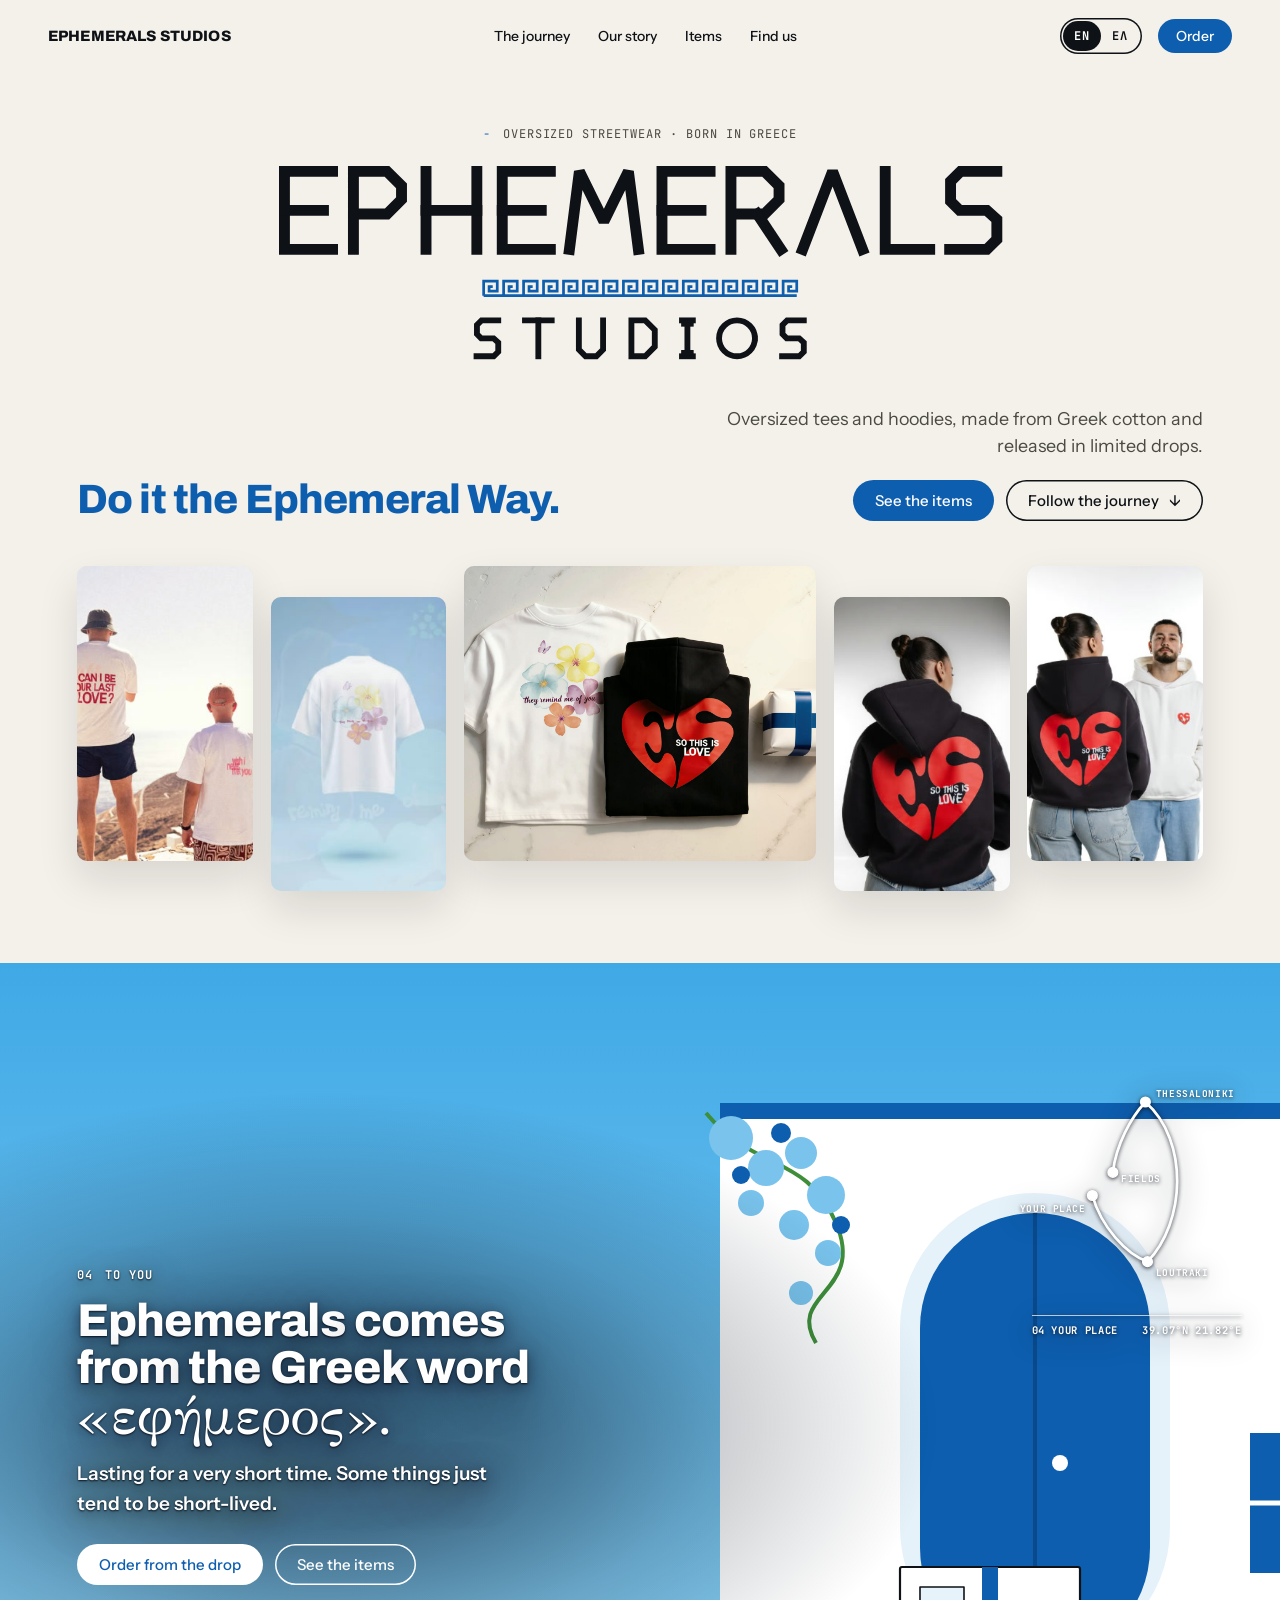
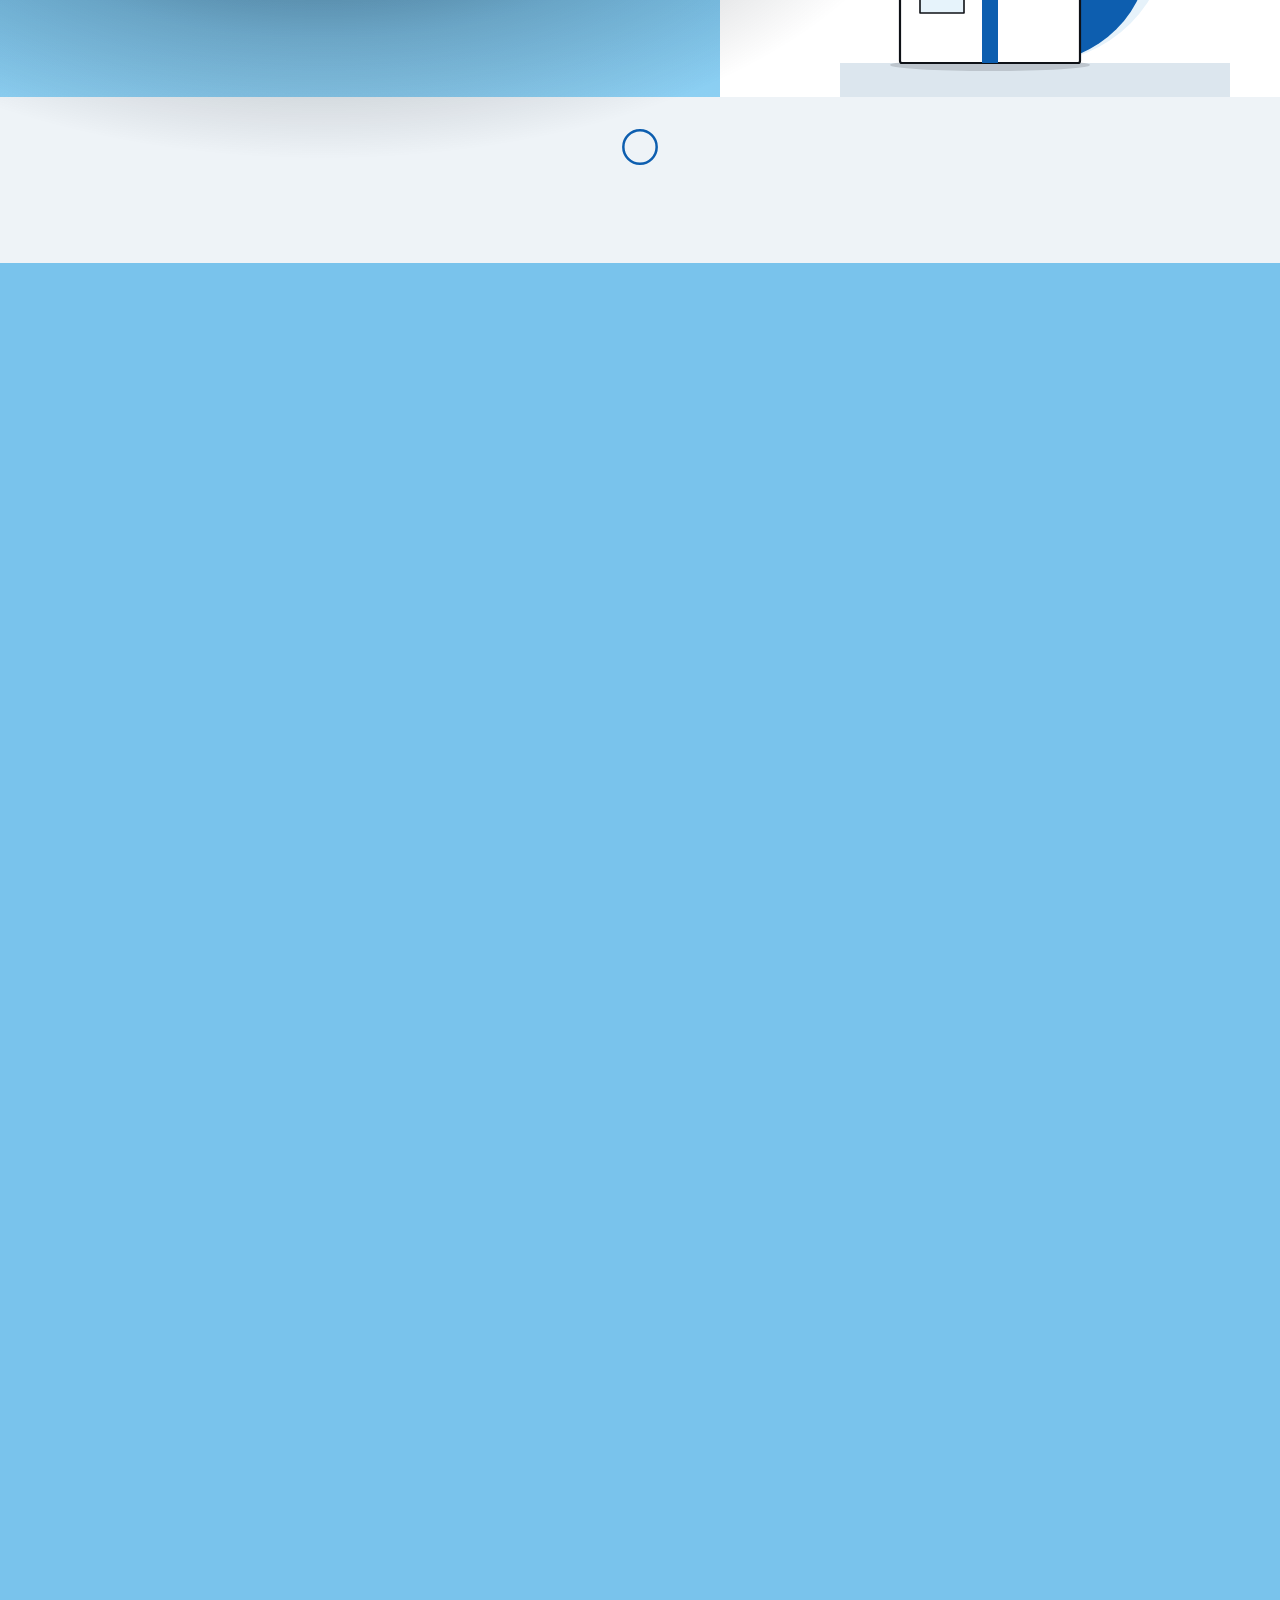
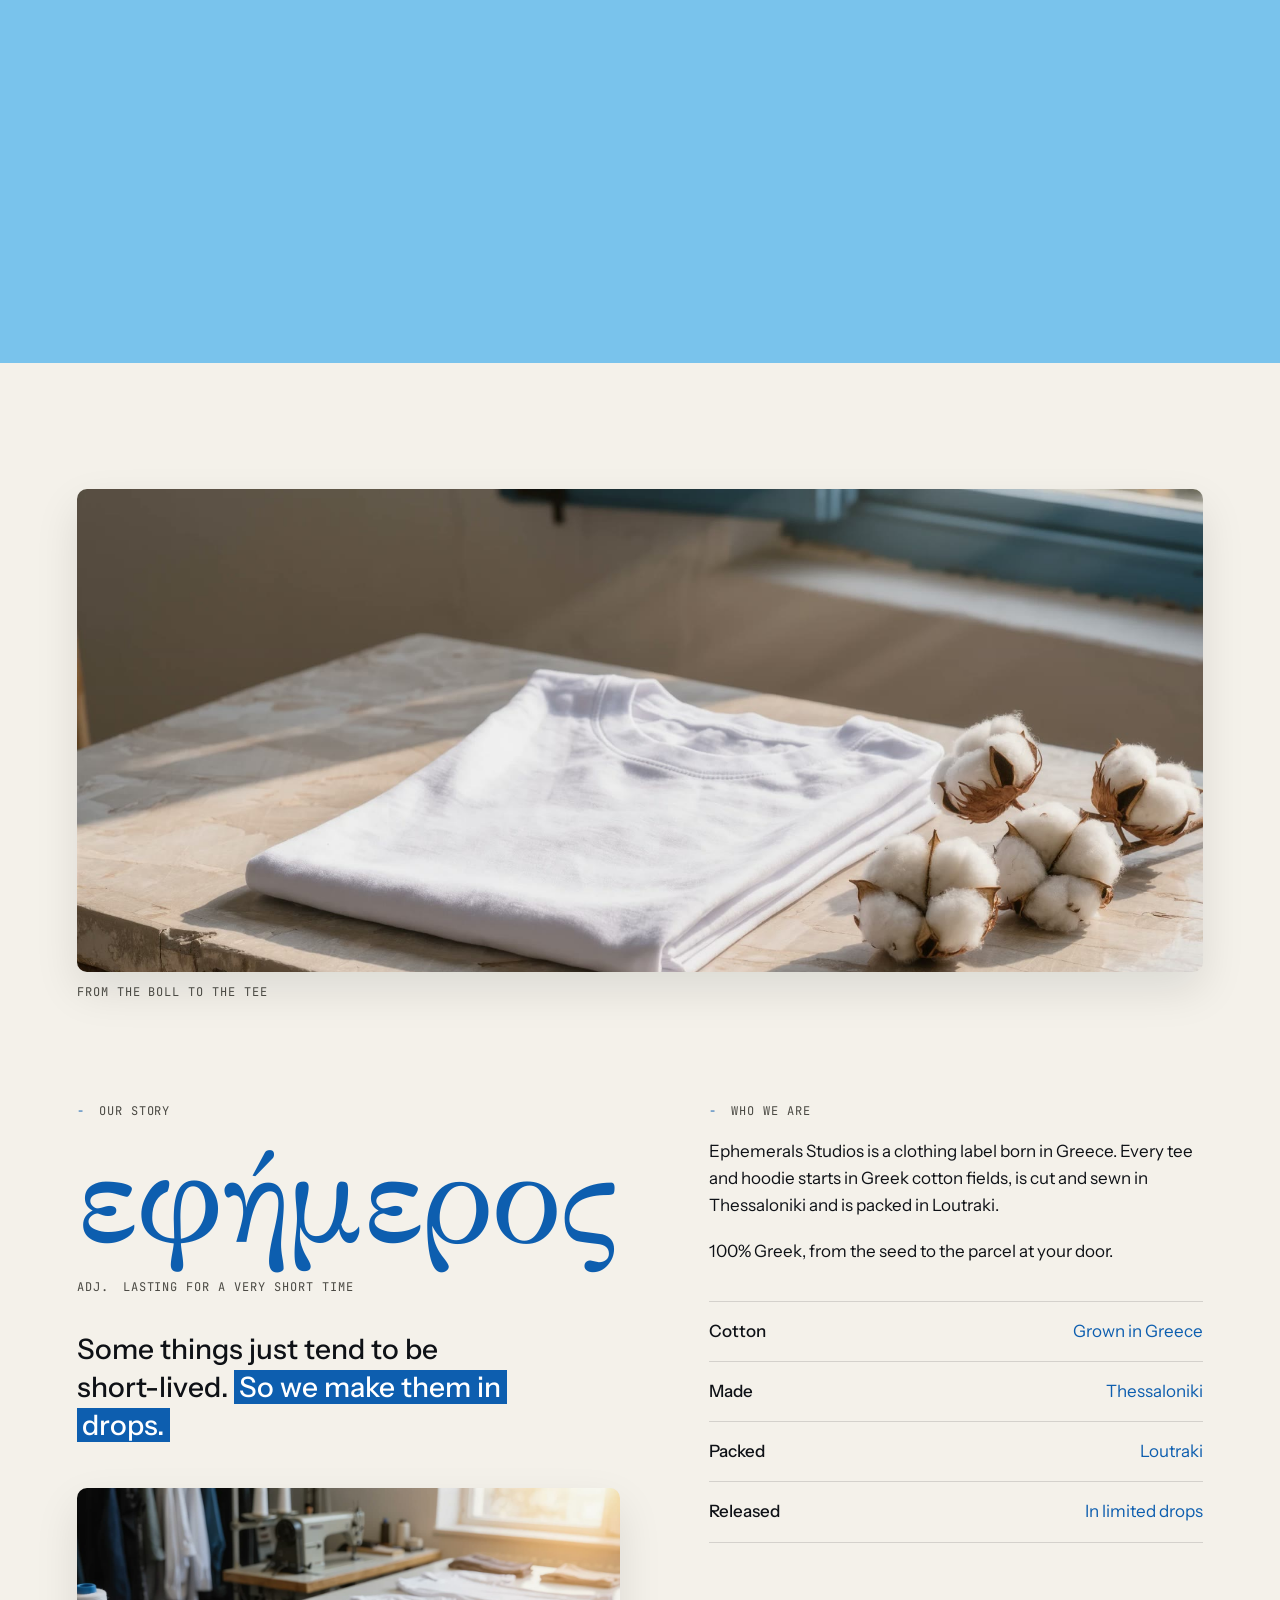
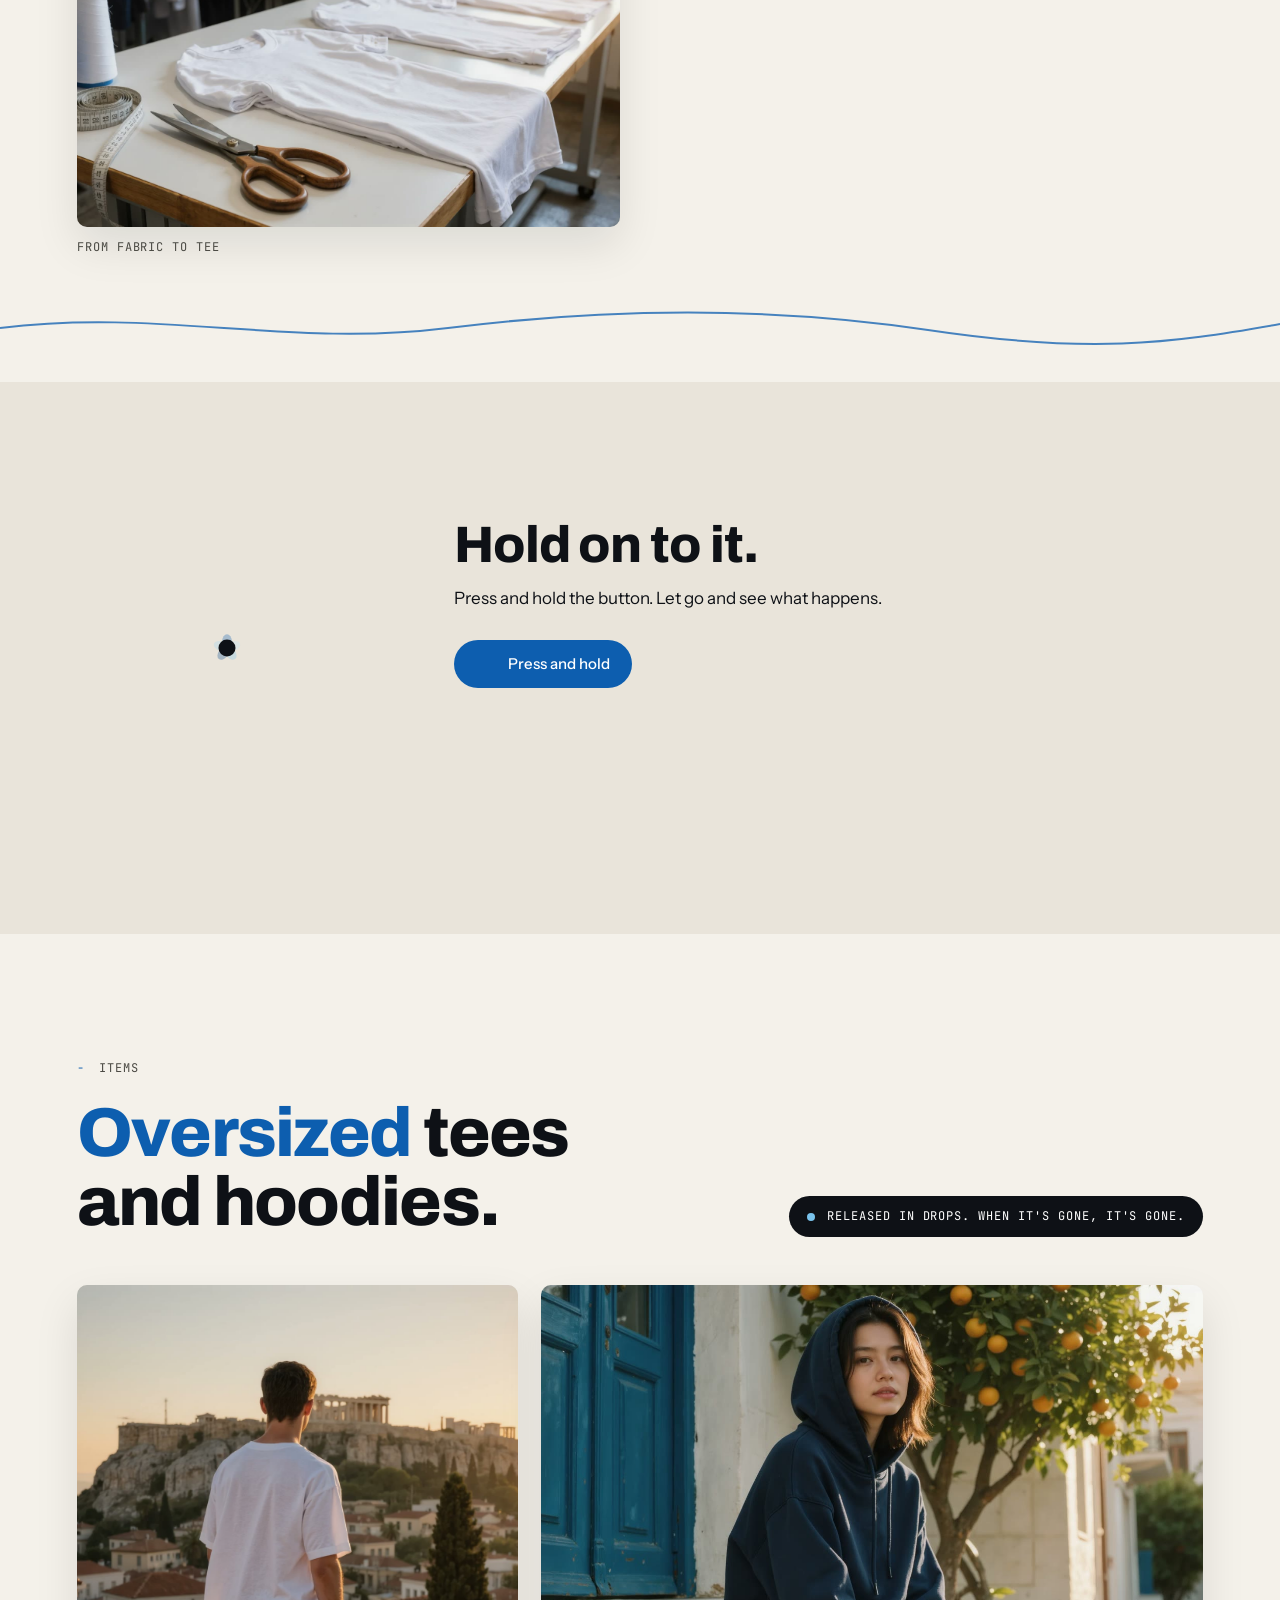
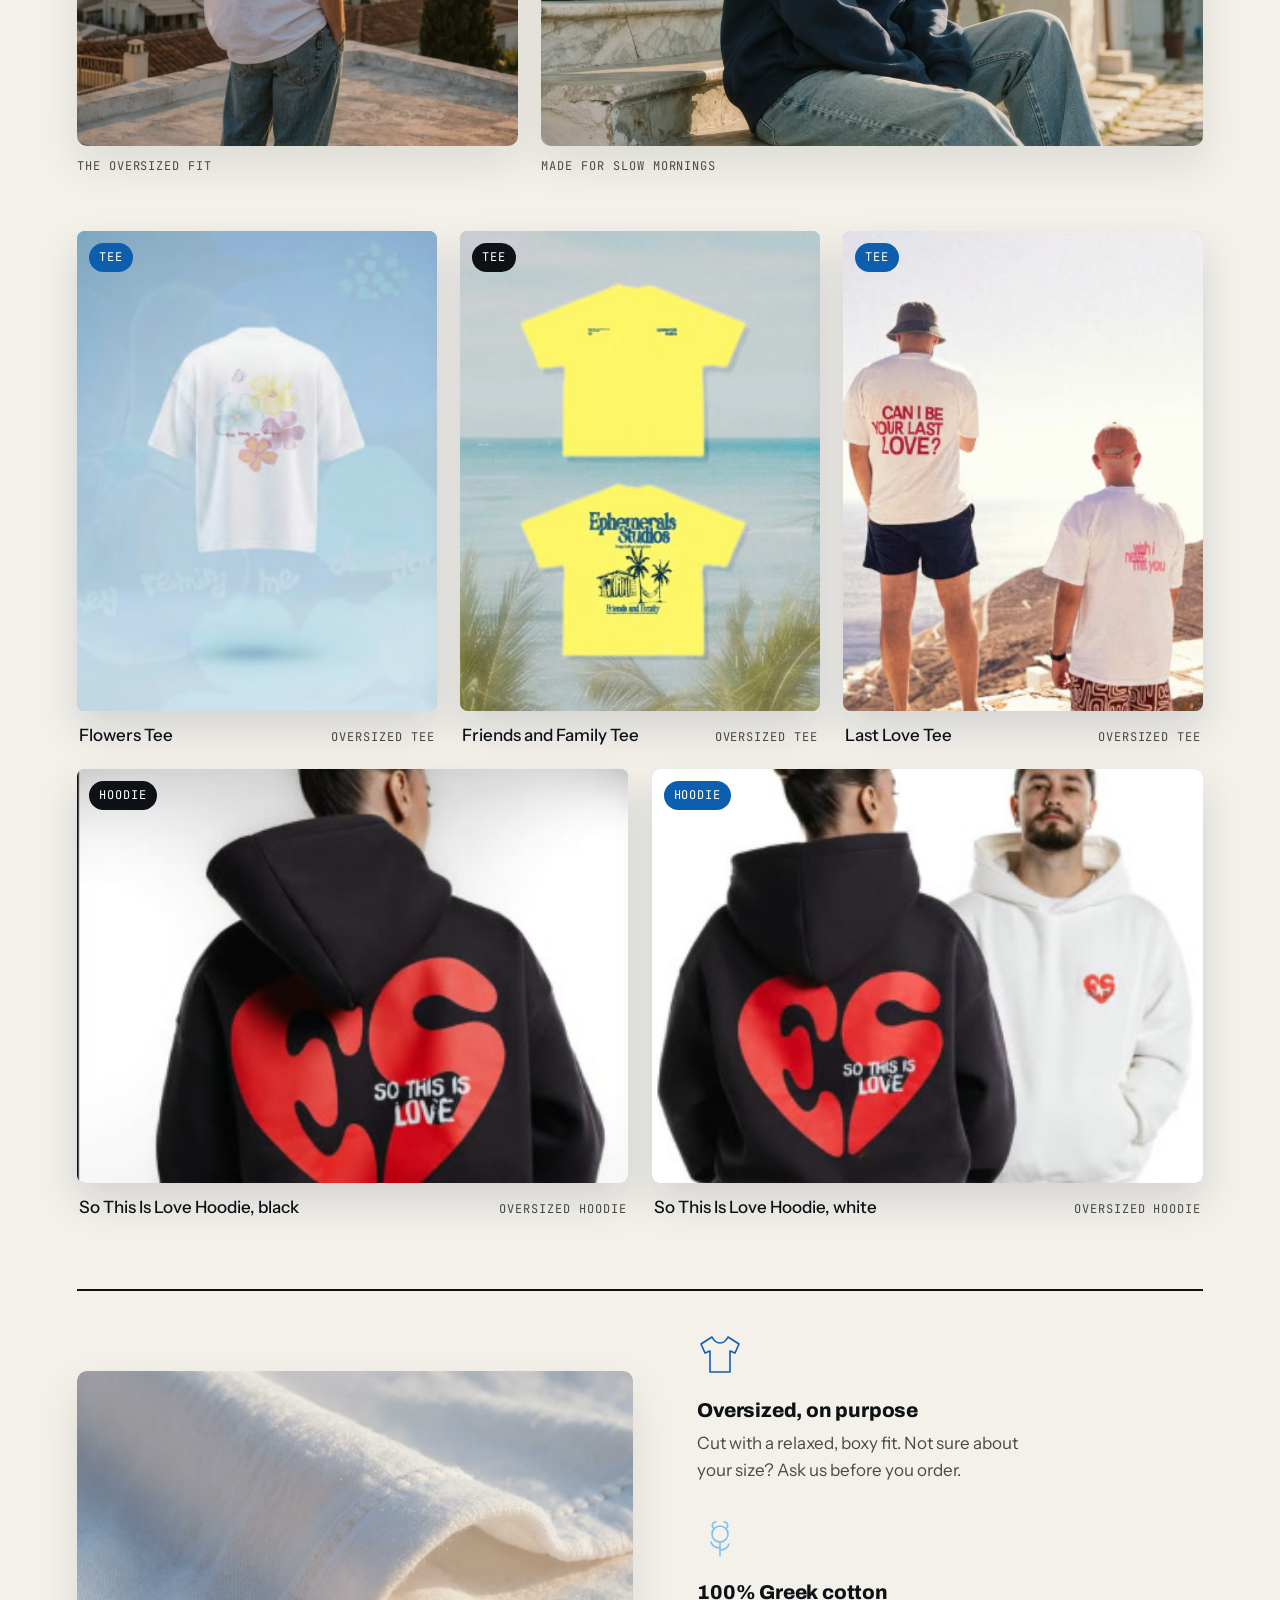
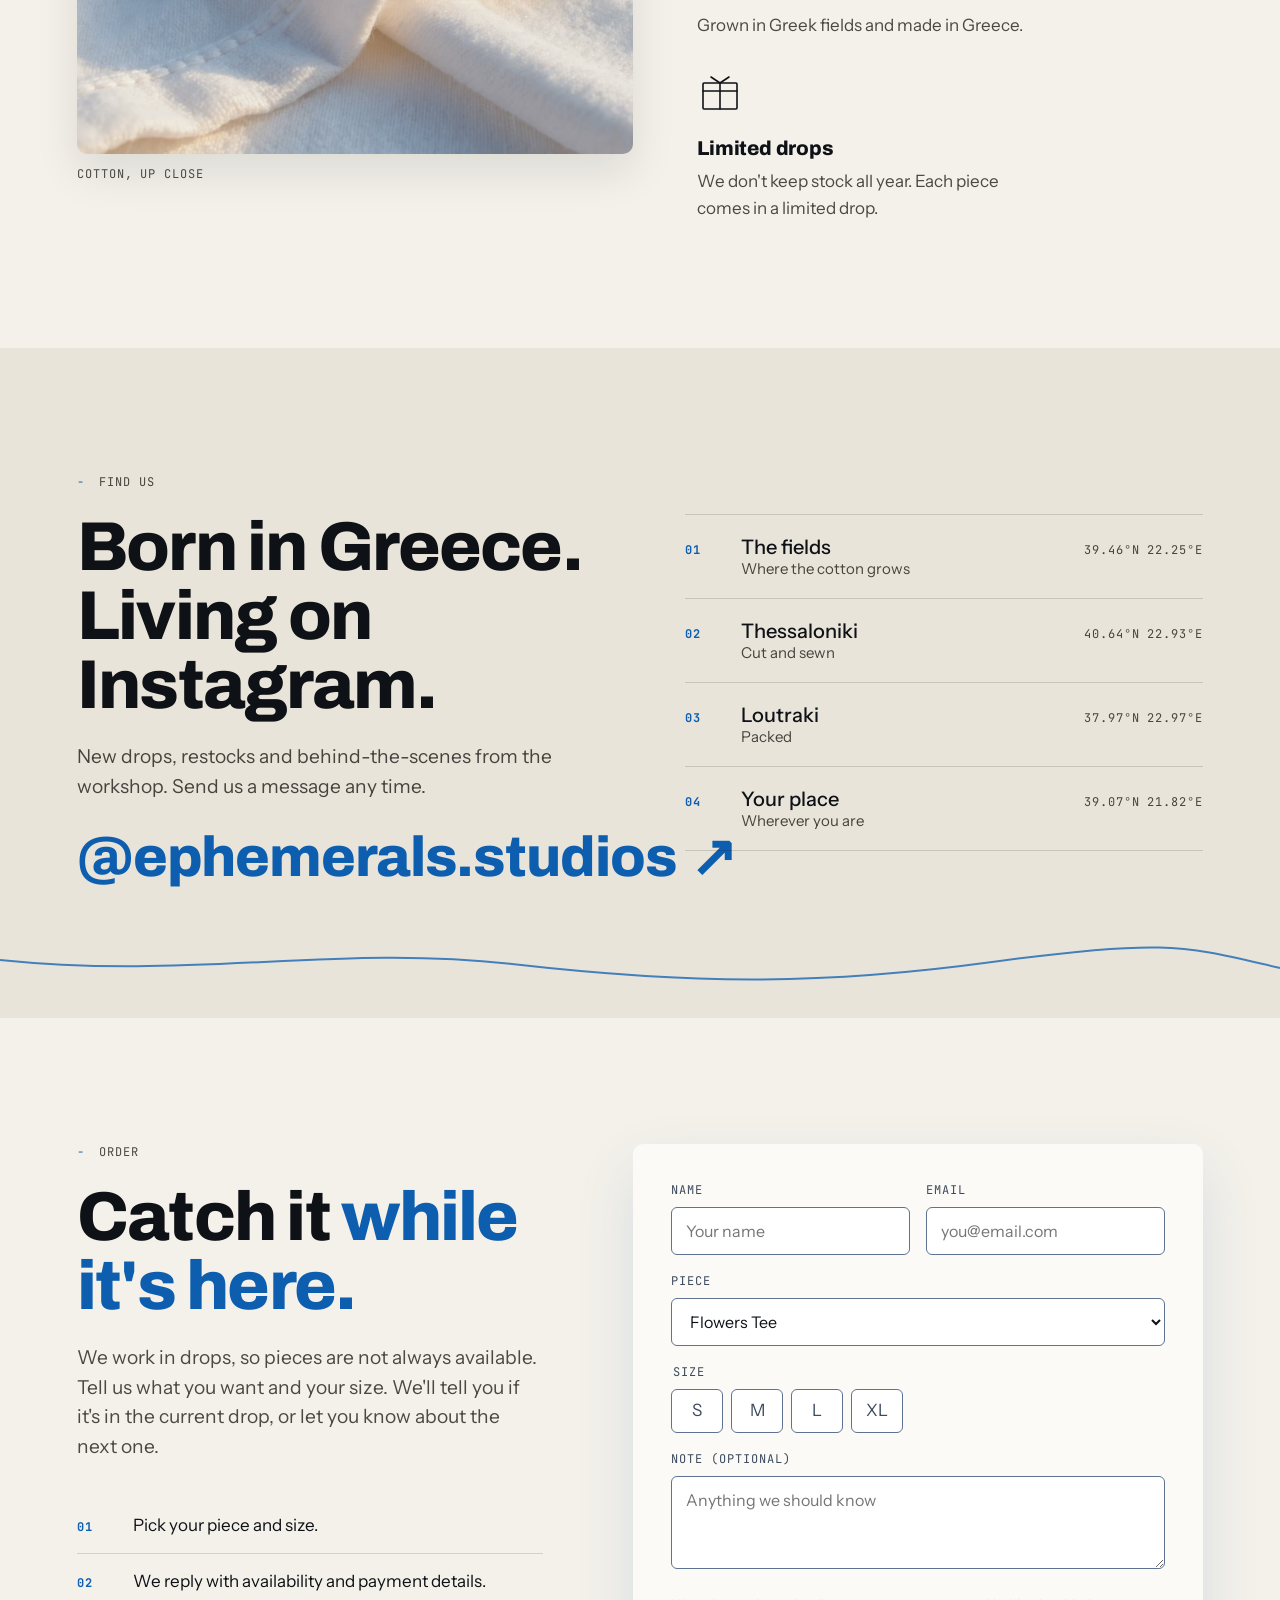
==== index.html @ 45cbfecd "Ephemerals Studios site: test version (not indexed)" ====
<!doctype html>
<html lang="en">
<head>
<meta charset="utf-8">
<meta name="viewport" content="width=device-width, initial-scale=1">
<!-- TEST LINK: keeps search engines away while the site is shared privately. REMOVE at the real launch (and delete robots.txt). -->
<meta name="robots" content="noindex, nofollow">
<title>Ephemerals Studios · Born in Greece</title>
<meta name="description" content="Oversized tees and hoodies, 100% Greek. Cotton from Greek fields, made in Thessaloniki, packed in Loutraki. Released in drops.">
<meta name="theme-color" content="#0D5EAF">
<link rel="icon" href="data:image/svg+xml,%3Csvg xmlns='http://www.w3.org/2000/svg' viewBox='0 0 64 64'%3E%3Ccircle cx='32' cy='32' r='31' fill='%230D5EAF'/%3E%3Ctext x='32' y='43' font-family='Arial Black,Arial' font-weight='900' font-size='30' text-anchor='middle' fill='%23FFFFFF'%3EE%3C/text%3E%3C/svg%3E">
<meta property="og:title" content="Ephemerals Studios · Born in Greece">
<meta property="og:description" content="Some things just tend to be short-lived. Oversized tees and hoodies, 100% Greek, released in drops.">
<meta property="og:type" content="website">
<!-- the same page in Greek (DEPLOY STEP: make these absolute with the live URL) -->
<link rel="alternate" hreflang="en" href="index.html">
<link rel="alternate" hreflang="el" href="el/index.html">
<link rel="alternate" hreflang="x-default" href="index.html">
<!-- DEPLOY STEP: replace both values below with absolute live URLs -->
<meta property="og:url" content="https://example.com/">
<meta property="og:image" content="https://example.com/assets/item-so-this-is-love-duo.jpg">
<!-- fonts are hosted on this site (no Google Fonts requests); all SIL Open Font License, see licenses.html -->
<link rel="preload" href="assets/fonts/Archivo-latin.woff2" as="font" type="font/woff2" crossorigin>
<link rel="preload" href="assets/fonts/InstrumentSans-latin.woff2" as="font" type="font/woff2" crossorigin><link rel="stylesheet" href="assets/fonts.css">
<style>
:root{
  /* white, Greek blue, and a little black */
  --white:#FAFCFE;        /* whitewash, a breath of blue so it's never flat #fff */
  --greek:#0D5EAF;        /* Greek flag blue */
  --greek-deep:#0A4A8C;
  --sky:#79C3EC;          /* Aegean sky */
  --sky-pale:#BFE3F7;
  --sky-light:#E6F3FB;
  --ink:#0E1116;          /* the little bit of black */
  --ink-2:#3C4A5C;
  /* roles */
  --canvas:var(--white);
  --accent:var(--greek);
  --accent-hover:var(--greek-deep);
  --accent-muted:rgba(13,94,175,.25);
  --text-primary:var(--ink);
  --text-secondary:var(--ink-2);
  --fg:var(--ink);--muted:var(--ink-2);--line:rgba(14,17,22,.14);--hi:var(--greek);
  --ease-out:cubic-bezier(.22,.8,.24,1);
  --ease-io:cubic-bezier(.65,0,.35,1);
  --f-display:"Archivo","Commissioner","Arial Black",sans-serif;
  --f-body:"Instrument Sans","Commissioner",system-ui,sans-serif;
  --f-mono:"JetBrains Mono",ui-monospace,monospace;
  --f-greek:"GFS Didot",Georgia,serif;
}
*{box-sizing:border-box}
html{overflow-x:hidden;overflow-x:clip;scroll-behavior:smooth}
body{margin:0;overflow-x:hidden;overflow-x:clip;background:var(--canvas);color:var(--text-primary);font:400 17px/1.6 var(--f-body);-webkit-font-smoothing:antialiased;animation:pageIn 1.1s var(--ease-out) both}
@keyframes pageIn{from{opacity:0}to{opacity:1}}
img{max-width:100%;display:block}
a{color:inherit}
.vh{position:absolute!important;width:1px;height:1px;overflow:hidden;clip:rect(0 0 0 0);white-space:nowrap}
.skip{position:fixed;left:16px;top:-60px;z-index:100;background:var(--ink);color:#fff;padding:10px 16px;border-radius:4px;transition:top .3s var(--ease-out)}
.skip:focus{top:16px}
:focus-visible{outline:3px solid var(--greek);outline-offset:3px;box-shadow:0 0 0 6px #fff}
.gr{font-family:var(--f-greek);font-weight:400;letter-spacing:0}
.mono{font:400 12px/1.4 var(--f-mono);letter-spacing:.08em;text-transform:uppercase}

/* color blocks: the whitewash: stone-white sections that carry on from the Athens walls, alternating light and deeper stone */
.on-stone{--fg:var(--ink);--muted:#4A4943;--line:rgba(14,17,22,.14);--hi:var(--greek);background:#F4F1EA;color:var(--fg)}
.on-stone2{--fg:var(--ink);--muted:#45443E;--line:rgba(14,17,22,.15);--hi:var(--greek);background:#E9E4DA;color:var(--fg)}
.on-black{--fg:#fff;--muted:#B9C6D6;--line:rgba(255,255,255,.18);--hi:var(--sky);background:var(--ink);color:var(--fg)}

/* ---------- the environment: one fixed layer behind everything ---------- */
.env{position:fixed;inset:0;z-index:-1;pointer-events:none;overflow:hidden}
.env i{position:absolute;border-radius:50%;filter:blur(80px);opacity:.6;will-change:transform}
.env .sun{width:60vmax;height:60vmax;left:45%;top:-25%;background:radial-gradient(circle,#FFFFFF 0%,rgba(255,255,255,0) 70%);animation:envA 90s var(--ease-io) infinite alternate;animation-delay:-20s}
.env .sea{width:70vmax;height:70vmax;left:-25%;top:40%;background:radial-gradient(circle,#8FD0F2 0%,rgba(143,208,242,0) 70%);animation:envB 110s var(--ease-io) infinite alternate;animation-delay:-45s}
.env::after{content:"";position:absolute;inset:0;opacity:.06;background-image:url("data:image/svg+xml,%3Csvg xmlns='http://www.w3.org/2000/svg' width='160' height='160'%3E%3Cfilter id='n'%3E%3CfeTurbulence type='fractalNoise' baseFrequency='.9' numOctaves='2' stitchTiles='stitch'/%3E%3C/filter%3E%3Crect width='100%25' height='100%25' filter='url(%23n)'/%3E%3C/svg%3E")}
@keyframes envA{from{transform:translate(0,0)}to{transform:translate(-18vw,14vh)}}
@keyframes envB{from{transform:translate(0,0)}to{transform:translate(20vw,-12vh)}}

/* ---------- nav ---------- */
.nav{position:fixed;top:0;left:0;right:0;z-index:50;display:flex;align-items:center;justify-content:space-between;gap:24px;padding:18px clamp(16px,4vw,48px);color:var(--ink);transition:background .5s var(--ease-out),color .5s var(--ease-out)}
.nav.solid{background:rgba(244,241,234,.94);backdrop-filter:blur(12px);color:var(--ink);box-shadow:0 1px 0 var(--line)}
.wordmark{font:800 15px/1 var(--f-display);letter-spacing:.01em;text-decoration:none;white-space:nowrap}
.nav ul{display:flex;align-items:baseline;gap:28px;list-style:none;margin:0;padding:0}
.nav a.lk{font:500 14px/1 var(--f-body);text-decoration:none;position:relative}
.nav a.lk::after{content:"";position:absolute;left:0;right:0;bottom:-6px;height:2px;background:var(--greek);transform:scaleX(0);transform-origin:left;transition:transform .4s var(--ease-out)}
.nav a.lk:hover::after{transform:scaleX(1)}
.btn{display:inline-flex;align-items:center;justify-content:center;gap:10px;font:500 15px/1 var(--f-body);text-decoration:none;border:0;cursor:pointer;border-radius:999px;padding:13px 22px;transition:background .35s var(--ease-out),color .35s var(--ease-out),transform .35s var(--ease-out),box-shadow .35s var(--ease-out)}
.btn-accent{background:var(--greek);color:#fff}
.btn-accent:hover{background:var(--greek-deep);transform:translateY(-1px);box-shadow:0 10px 26px var(--accent-muted)}
.btn-light{background:#fff;color:var(--greek)}
.btn-light:hover{background:var(--sky-light);transform:translateY(-1px)}
.btn-ghost{background:transparent;color:var(--fg);box-shadow:inset 0 0 0 1.5px currentColor}
.btn-ghost:hover{transform:translateY(-1px)}
.btn-sm{padding:10px 18px;font-size:14px}
.menu-btn{display:none;background:none;border:0;padding:10px;cursor:pointer;color:inherit}
.menu-btn span{display:block;width:22px;height:2px;background:currentColor;margin:5px 0;transition:transform .4s var(--ease-out)}
@media (max-width:860px){
  .nav ul{position:absolute;top:100%;left:16px;right:16px;flex-direction:column;align-items:flex-start;gap:0;background:var(--greek);color:#fff;border-radius:8px;padding:8px 20px;box-shadow:0 12px 40px rgba(11,31,58,.25);opacity:0;transform:translateY(-8px);pointer-events:none;visibility:hidden;transition:opacity .35s var(--ease-out),transform .35s var(--ease-out),visibility 0s linear .35s}
  .nav.open ul{opacity:1;transform:none;pointer-events:auto;visibility:visible;transition:opacity .35s var(--ease-out),transform .35s var(--ease-out),visibility 0s}
  .nav ul li{width:100%}
  .nav ul li + li{border-top:1px solid rgba(255,255,255,.2)}
  .nav a.lk{display:block;padding:14px 0;font-size:16px}
  .menu-btn{display:block}
  .nav .nav-end{margin-left:auto;gap:10px}
  .nav .lang a{min-width:34px;height:28px;padding:0 6px}
  .nav.open .menu-btn span:first-child{transform:translateY(3.5px) rotate(45deg)}
  .nav.open .menu-btn span:last-child{transform:translateY(-3.5px) rotate(-45deg)}
}
.menu-order{display:none}
@media (max-width:420px){
  .nav{padding-left:14px;padding-right:10px;gap:10px}
  .wordmark{font-size:13px}
  .nav .nav-cta{display:none}
  .nav .menu-order{display:list-item}
}

/* ---------- language switch ---------- */
.nav-end{display:flex;align-items:center;gap:16px}
.lang{display:flex;align-items:center;border-radius:999px;box-shadow:inset 0 0 0 1.5px currentColor;padding:3px}
.lang a{display:inline-flex;align-items:center;justify-content:center;min-width:38px;height:30px;padding:0 8px;border-radius:999px;text-decoration:none;font-weight:700;letter-spacing:.06em;transition:background .3s var(--ease-out),color .3s var(--ease-out)}
.lang a[aria-current="page"]{background:var(--ink);color:#fff}
.lang a:not([aria-current]):hover{background:rgba(14,17,22,.08)}

/* ---------- the opener: who we are, before the journey ---------- */
.opener{min-height:100vh;display:flex;flex-direction:column;justify-content:center;gap:clamp(36px,5vh,64px);padding:clamp(104px,14vh,140px) clamp(16px,6vw,96px) clamp(48px,8vh,88px)}
.opener .eyebrow{display:block;text-align:center}
.opener .eyebrow::before{margin-right:12px}
/* the name: "Stoichedon", our own lettering after ancient Greek stone inscriptions. It carves itself in on arrival */
.op-name{margin:0;line-height:0}
.logo{display:block;width:clamp(290px,58vw,860px);max-width:100%;height:auto;margin:0 auto;overflow:visible;fill:none;stroke:var(--ink);stroke-width:12;stroke-linecap:square;stroke-linejoin:miter;stroke-miterlimit:2}
.logo .l2{stroke-width:14}
.logo .key{stroke:var(--greek);stroke-width:3;stroke-linecap:butt}
.logo path,.logo circle{stroke-dasharray:1;stroke-dashoffset:1}
.op-text.in .logo path,.op-text.in .logo circle{animation:carve 1.05s var(--ease-io) forwards;animation-delay:calc(.2s + var(--d,0) * .07s)}
.op-text.in .logo .key{animation-duration:1.4s;animation-delay:.9s}
@keyframes carve{to{stroke-dashoffset:0}}
.op-row{display:grid;grid-template-columns:minmax(0,1fr) minmax(0,1fr);gap:clamp(20px,5vw,80px);align-items:end;margin-top:clamp(22px,3vw,40px)}
.op-tag{font:800 clamp(26px,3.2vw,46px)/1.05 var(--f-display);letter-spacing:-.02em;color:var(--greek);margin:0}
.op-side{justify-self:end;text-align:right}
.op-lede{font-size:clamp(17px,1.4vw,20px);line-height:1.55;color:var(--muted);margin:0 0 20px auto;max-width:40ch}
.op-cta{display:flex;flex-wrap:wrap;gap:12px;justify-content:flex-end}
.op-collage{display:grid;grid-template-columns:1fr 1fr 2fr 1fr 1fr;gap:clamp(10px,1.4vw,18px);align-items:start}
.tile{margin:0;border-radius:10px;overflow:hidden;background:#E9E4DA;box-shadow:0 18px 40px rgba(14,17,22,.12);height:clamp(200px,23vw,330px)}
.tile img{width:100%;height:100%;object-fit:cover;transition:transform 1.4s var(--ease-out)}
.tile:hover img{transform:scale(1.04)}
.op-collage .tile:nth-child(2),.op-collage .tile:nth-child(4){margin-top:clamp(16px,2.4vw,34px)}
/* the one living element here: tiles drift a few pixels, slowly, while the opener is on screen */
.op-collage.live .tile{animation:tileDrift 9s var(--ease-io) infinite alternate}
.op-collage.live .tile:nth-child(2n){animation-delay:-4.5s}
@keyframes tileDrift{from{translate:0 0}to{translate:0 -8px}}
@media (max-width:900px){
  .op-row{grid-template-columns:1fr;text-align:center}
  .op-side{justify-self:center;text-align:center}
  .op-lede{margin:0 auto 20px}
  .op-cta{justify-content:center}
  .op-collage{grid-template-columns:1fr 1fr}
  .op-collage .tile.wide{grid-column:1 / -1;grid-row:1}
  .tile{height:clamp(180px,52vw,300px)}
  .op-collage .tile:nth-child(2),.op-collage .tile:nth-child(4){margin-top:0}
}

/* ---------- the journey (scroll hero) ---------- */
.hero{position:relative;height:1000vh;background:var(--sky)}
.stage{position:sticky;top:0;height:100vh;overflow:hidden}
.chapter{position:absolute;inset:0}
.scene{position:absolute;inset:0;width:100%;height:100%;opacity:0;will-change:opacity}
.chapter:first-child .scene{opacity:1}
.scene .mv{transform-box:view-box;will-change:transform}
.scene .box{--kb:clamp(0,(var(--lp,0) - var(--t,0))*3.2,1);opacity:var(--kb);transform:translateY(calc((1 - var(--kb))*-120px))}
#hero-video{position:absolute;inset:0;width:100%;height:100%;object-fit:cover;opacity:0;transform:translateZ(0);transition:opacity 1s var(--ease-out);pointer-events:none}
/* the joined Kling journey plays behind every chapter; the drawn scenes are only the fallback if it never loads */
.stage.poster-ready #hero-video,.stage.video-ready #hero-video{opacity:1}
.stage.poster-ready .chapter:first-child .scene{visibility:hidden}
.stage.video-ready .scene{visibility:hidden}
.still{display:none}
/* legibility base: a soft shade on the left and bottom so white words always read over bright sky */
.stage{--tshadow:0 1px 2px rgba(5,12,24,.9),0 3px 14px rgba(5,12,24,.55),0 10px 44px rgba(5,12,24,.5)}
.scrim{position:absolute;inset:0;pointer-events:none;background:linear-gradient(90deg,rgba(6,16,30,.55) 0%,rgba(6,16,30,.42) 30%,rgba(6,16,30,.16) 50%,rgba(6,16,30,0) 66%),linear-gradient(0deg,rgba(6,16,30,.28) 0%,rgba(6,16,30,0) 30%)}
.flash{position:absolute;inset:0;pointer-events:none;background:radial-gradient(ellipse 80% 70% at 62% 45%,#FFFFFF 0%,rgba(240,248,253,.9) 45%,rgba(191,227,247,.65) 100%);opacity:0}
.fibers{position:absolute;inset:0;pointer-events:none}
.fibers b{position:absolute;width:5px;height:5px;border-radius:50%;background:#fff;box-shadow:0 0 6px 2px rgba(255,255,255,.8);opacity:0;animation:fiber 18s linear infinite;animation-play-state:paused}
.stage.live .fibers b{animation-play-state:running}
@keyframes fiber{0%{transform:translate(0,0);opacity:0}12%{opacity:.75}85%{opacity:.5}100%{transform:translate(18vw,-46vh);opacity:0}}

/* captions: no boxes, just bold white words over the footage, each with its own soft shade behind */
.band{position:absolute;left:clamp(16px,6vw,96px);top:50%;transform:translateY(-46%);width:min(560px,calc(100vw - 32px));opacity:0;--k:0;color:#fff;--fg:#fff;text-shadow:var(--tshadow);isolation:isolate}
.band::before{content:"";position:absolute;inset:-55% -60% -55% -45%;z-index:-1;pointer-events:none;opacity:calc(.7 + .3*var(--k));background:radial-gradient(ellipse 50% 50% at 42% 50%,rgba(6,16,30,.58) 0%,rgba(6,16,30,.48) 32%,rgba(6,16,30,.2) 64%,rgba(6,16,30,0) 100%)}
.band.b1{opacity:1}
.band .panel{position:relative}
.band .kick{display:flex;align-items:baseline;gap:12px;color:#fff;font-weight:700;margin:0 0 14px;opacity:var(--k)}
.band .kick em{font-style:normal;font-weight:700}
.band h2{font:800 clamp(38px,4.8vw,64px)/1.02 var(--f-display);letter-spacing:-.02em;margin:0;max-width:14ch}
.band .sub{--ks:clamp(0,(var(--k) - .5)*3,1);opacity:var(--ks);transform:translateY(calc((1 - var(--ks))*10px));margin:16px 0 0;font-size:19px;font-weight:600;max-width:34ch}
.band .btn{text-shadow:none}
.w{display:inline-block;white-space:nowrap}
.c{display:inline-block}
/* entrance 1, rise: the cotton grows up out of the soil */
.band[data-fx="rise"] .w{--kc:clamp(0,(var(--k) - var(--th,0))*2.8,1);opacity:var(--kc);transform:translateY(calc((1 - var(--kc))*28px))}
/* entrance 2, snap: characters slide in from the left like the truck on the road */
.band[data-fx="snap"] .c{--kc:clamp(0,(var(--k) - var(--th,0))*3,1);opacity:var(--kc);transform:translateX(calc((1 - var(--kc))*var(--jx,-24px)))}
/* entrance 3, drift: words drop into place like parcels onto a stack */
.band[data-fx="drift"] .w{--kc:clamp(0,(var(--k) - var(--th,0))*2.8,1);opacity:var(--kc);transform:translateY(calc((1 - var(--kc))*-26px))}
/* entrance 4, settle: arrival at the door */
.band.settle{width:min(600px,calc(100vw - 32px))}
.band.settle h2{font-size:clamp(30px,3.6vw,48px);max-width:18ch}
.band.settle h2 .gr{font-size:1.18em;line-height:.9}
.band[data-fx="settle"] .w{--kc:clamp(0,(var(--k) - var(--th,0))*3,1);opacity:var(--kc);transform:translateY(calc((1 - var(--kc))*20px))}
.band.settle .sub{--ks:clamp(0,(var(--k) - .62)*4,1)}
.band.settle .row{--kb:clamp(0,(var(--k) - .78)*5,1);opacity:var(--kb);transform:translateY(calc((1 - var(--kb))*12px));display:flex;flex-wrap:wrap;gap:12px;margin-top:24px}

/* the route map: no box, white lines and labels drawn straight over the footage */
.route{position:absolute;right:clamp(16px,3vw,40px);top:96px;width:210px;color:#fff;filter:drop-shadow(0 1px 2px rgba(5,12,24,.85)) drop-shadow(0 4px 14px rgba(5,12,24,.45))}
.route svg{display:block;width:100%;height:auto;overflow:visible}
.route .trail-bg{fill:none;stroke:rgba(255,255,255,.75);stroke-width:1.3;stroke-dasharray:2 4}
.route .trail{fill:none;stroke:#fff;stroke-width:2.6;stroke-linecap:round;stroke-dasharray:1;stroke-dashoffset:1}
.route .dot{fill:rgba(255,255,255,.2);stroke:#fff;stroke-width:1.6;transition:fill .5s var(--ease-out)}
.route .dot.on{fill:#fff}
.route text{font:700 9px var(--f-mono);letter-spacing:.06em;fill:#fff}
.route .now{display:flex;justify-content:space-between;align-items:baseline;gap:8px;margin:8px 0 0;padding-top:8px;border-top:1.5px solid rgba(255,255,255,.7);font:700 10.5px/1.3 var(--f-mono);letter-spacing:.06em;text-transform:uppercase;color:#fff}
.route .now b{font-weight:700;color:#fff}
.cue{position:absolute;left:50%;bottom:28px;transform:translateX(-50%);display:flex;flex-direction:column;align-items:center;gap:10px;transition:opacity .6s var(--ease-out)}
.cue span{color:#fff;font-weight:700;text-shadow:var(--tshadow);white-space:nowrap}
.cue i{display:block;width:2px;height:40px;background:linear-gradient(#fff,transparent);box-shadow:0 0 8px rgba(5,12,24,.4);transform-origin:top;animation:cue 2.6s var(--ease-io) infinite;animation-delay:-.6s}
@keyframes cue{0%{transform:scaleY(0)}50%{transform:scaleY(1)}100%{transform:scaleY(1);opacity:0}}
.stage.moved .cue{opacity:0}
.ring{position:absolute;left:50%;bottom:96px;width:40px;margin-left:-20px;color:var(--greek);transform:rotate(-90deg)}
@media (max-height:560px){.route,.cue{display:none}}

/* ---------- the static journey (phones, tablets in portrait, reduced motion) ---------- */
@media (max-width: 720px), (orientation: portrait) and (max-width: 1024px), (orientation: portrait) and (pointer: coarse), (orientation: landscape) and (pointer: coarse) and (max-height: 560px), (prefers-reduced-motion: reduce){
  /* each chapter becomes a photo card from the real footage, with the same bold white words on it */
  .hero{height:auto;padding:88px 0 48px;background:var(--canvas)}
  .stage{position:relative;height:auto;overflow:visible;display:flex;flex-direction:column;gap:16px}
  .chapter{position:relative;inset:auto;margin:0 16px;border-radius:10px;overflow:hidden;min-height:clamp(420px,118vw,560px);display:flex;align-items:flex-end;background:var(--sky)}
  .chapter::after{content:"";position:absolute;inset:0;pointer-events:none;background:linear-gradient(180deg,rgba(6,16,30,0) 22%,rgba(6,16,30,.72) 100%)}
  .scene{display:none}
  .still{display:block;position:absolute;inset:0;width:100%;height:100%;object-fit:cover}
  .chapter:last-child .still{object-position:72% 50%}
  .band{position:relative;z-index:1;left:auto;top:auto;transform:none;opacity:1!important;visibility:visible!important;--k:1!important;width:auto;padding:24px 20px}
  .band::before{display:none}
  .band h2{font-size:clamp(30px,8vw,44px)}
  .flash,.fibers,.cue,.ring,.scrim,#hero-video{display:none}
  .route{position:relative;right:auto;top:auto;width:auto;max-width:300px;margin:24px 16px 0;color:var(--ink);filter:none}
  .route text{fill:var(--ink-2)}
  .route .trail-bg{stroke:var(--line)}
  .route .trail{stroke:var(--greek);stroke-dashoffset:0!important}
  .route .dot{fill:var(--greek)!important;stroke:var(--greek)}
  .route .now{color:var(--ink-2);border-color:var(--line)}
  .route .now b{color:var(--ink)}
}

/* ---------- shared section bits ---------- */
main{position:relative}
.sec{position:relative;padding:clamp(96px,14vh,160px) clamp(16px,6vw,96px)}
.eyebrow{display:flex;align-items:baseline;gap:14px;color:var(--muted);margin:0 0 22px}
.eyebrow::before{content:"-";color:var(--hi)}
h3.h{font:800 clamp(38px,5.4vw,76px)/1 var(--f-display);letter-spacing:-.025em;margin:0}
.lede{font-size:clamp(18px,1.5vw,21px);line-height:1.55;color:var(--muted);max-width:42ch;margin:22px 0 0}
.thread{position:absolute;left:0;bottom:24px;width:100%;height:60px;overflow:visible;pointer-events:none}
.thread path{fill:none;stroke:var(--hi);stroke-width:2;stroke-dasharray:1;stroke-dashoffset:1;opacity:.75;transition:stroke-dashoffset 2.4s var(--ease-io)}
.thread.in path{stroke-dashoffset:0}
.reveal .r{opacity:0;transform:translateY(22px);transition:opacity .9s var(--ease-out),transform .9s var(--ease-out);transition-delay:calc(var(--i,0)*110ms)}
.reveal.in .r{opacity:1;transform:none}
.reveal.settled .r{transition-delay:0s}
/* keyboard users never land on something still invisible */
.reveal:focus-within .r{opacity:1;transform:none;transition-delay:0s}

/* ---------- our story (greek blue) ---------- */
.story{display:grid;grid-template-columns:minmax(0,1.1fr) minmax(0,1fr);gap:clamp(40px,7vw,120px);align-items:start}
.story .word{font:400 clamp(64px,10vw,150px)/.9 var(--f-greek);margin:0;letter-spacing:-.01em;color:var(--greek)}
.story .meaning{display:flex;align-items:baseline;gap:14px;margin-top:22px;color:var(--muted)}
.story .quote{font:500 clamp(22px,2.2vw,30px)/1.35 var(--f-body);margin:34px 0 0;max-width:24ch}
.story .quote b{font-weight:500;background:var(--greek);color:#fff;padding:0 .2em;box-decoration-break:clone;-webkit-box-decoration-break:clone}
.facts{list-style:none;margin:36px 0 0;padding:0;border-top:1px solid var(--line)}
.facts li{display:flex;justify-content:space-between;align-items:baseline;gap:16px;padding:16px 0;border-bottom:1px solid var(--line)}
.facts li span:first-child{font:500 17px var(--f-body)}
.facts li span:last-child{color:var(--greek)}
.who p{margin:0 0 18px;max-width:46ch}

/* ---------- the one interactive moment: hold the flower (red) ---------- */
.hold{display:grid;grid-template-columns:auto minmax(0,1fr);gap:clamp(32px,6vw,96px);align-items:center}
.flower{width:clamp(200px,24vw,300px);height:auto;overflow:visible;--h:0}
.flower .stem{fill:none;stroke:var(--ink);stroke-width:3;stroke-linecap:round;stroke-dasharray:1;stroke-dashoffset:calc(1 - var(--h))}
.flower .pet{transform-box:view-box;transform-origin:150px 140px;transform:rotate(var(--r)) scale(calc(.14 + .86*var(--h)));opacity:calc(.3 + .7*var(--h))}
.flower .core{transform-box:view-box;transform-origin:150px 140px;transform:scale(calc(.5 + .5*var(--h)))}
.hold h3{font:800 clamp(34px,4vw,56px)/1.02 var(--f-display);letter-spacing:-.02em;margin:0 0 14px}
.hold p{margin:0;max-width:40ch}
.hold-btn{position:relative;margin-top:28px;user-select:none;-webkit-user-select:none;touch-action:none;background:var(--greek);color:#fff;box-shadow:none}
.hold-btn:hover{background:var(--greek-deep)}
.hold-btn svg{width:22px;height:22px;transform:rotate(-90deg)}
.hold-btn circle{fill:none;stroke:currentColor;stroke-width:2.6;stroke-dasharray:1;stroke-dashoffset:calc(1 - var(--hp,0))}
.hold .lines{list-style:none;margin:26px 0 0;padding:0}
.hold .lines li{font:500 20px/1.4 var(--f-body);opacity:0;transform:translateY(10px);transition:opacity .9s var(--ease-out),transform .9s var(--ease-out)}
.hold.done .lines li{opacity:1;transform:none}
.hold.done .lines li:nth-child(2){transition-delay:.5s}
.hold.done .lines li:nth-child(3){transition-delay:1s;color:var(--greek)}

/* ---------- items (yellow) ---------- */
.items-head{display:flex;justify-content:space-between;align-items:flex-end;gap:40px;flex-wrap:wrap}
.items-head h3 em{font-style:normal;color:var(--greek)}
.drop-note{display:flex;align-items:center;gap:12px;padding:12px 18px;border-radius:999px;background:var(--ink);color:#fff;margin:0}
.drop-note i{width:8px;height:8px;border-radius:50%;background:var(--sky);position:relative}
.drop-note i::after{content:"";position:absolute;inset:-5px;border-radius:50%;background:var(--sky);opacity:0;animation:pulse 4s var(--ease-out) infinite;animation-delay:-1.5s;animation-play-state:paused}
.live .drop-note i::after{animation-play-state:running}
@keyframes pulse{0%{transform:scale(.6);opacity:.5}70%,100%{transform:scale(1.9);opacity:0}}
.grid{display:grid;grid-template-columns:repeat(6,minmax(0,1fr));gap:clamp(14px,1.8vw,24px);margin-top:56px}
.card{grid-column:span 2;margin:0}
.card:nth-child(4),.card:nth-child(5){grid-column:span 3}
.card .ph{position:relative;overflow:hidden;border-radius:8px;background:var(--sky);aspect-ratio:3/4;box-shadow:0 18px 40px rgba(11,31,58,.14)}
.card:nth-child(4) .ph,.card:nth-child(5) .ph{aspect-ratio:4/3}
.card img{width:100%;height:100%;object-fit:cover;transition:transform 1.2s var(--ease-out)}
.card:hover img{transform:scale(1.035)}
.card .tag{position:absolute;left:12px;top:12px;padding:6px 10px;border-radius:999px;background:var(--greek);color:#fff}
.card:nth-child(2) .tag,.card:nth-child(4) .tag{background:var(--ink)}
.card figcaption{display:flex;justify-content:space-between;align-items:baseline;gap:12px;padding:14px 2px 0}
.card .nm{font:500 17px var(--f-body)}
.card .tp{color:var(--muted)}
.fit{display:grid;grid-template-columns:minmax(0,1.1fr) minmax(0,1fr);gap:clamp(28px,5vw,80px);align-items:center;margin-top:72px;padding-top:40px;border-top:2px solid var(--ink)}
.fit-notes{display:grid;gap:30px}
.fit-photo img{aspect-ratio:16/11}
.fit h4{font:800 20px/1.2 var(--f-display);margin:12px 0 8px;letter-spacing:-.01em}
.fit p{margin:0;color:var(--muted);max-width:32ch}
.fit svg{width:46px;height:46px;fill:none;stroke-width:1.6;stroke-linecap:round;stroke-linejoin:round}
.fit-notes > div:nth-child(1) svg{stroke:var(--greek)}
.fit-notes > div:nth-child(2) svg{stroke:var(--sky)}
.fit-notes > div:nth-child(3) svg{stroke:var(--ink)}

/* photos: rounded, quiet, captioned underneath */
.photo{margin:0}
.photo img{display:block;width:100%;height:auto;object-fit:cover;border-radius:10px;background:#E9E4DA;box-shadow:0 18px 44px rgba(14,17,22,.1)}
.photo .cap{margin-top:12px;color:var(--muted)}
.story-hero{margin:0 0 clamp(56px,8vw,104px)}
.story-hero img{aspect-ratio:21/9}
.story-shop{margin-top:44px;max-width:560px}
.story-shop img{aspect-ratio:16/10}
.look{display:grid;grid-template-columns:minmax(0,1fr) minmax(0,1.5fr);gap:clamp(14px,1.8vw,24px);margin-top:48px}
.look img{height:clamp(300px,36vw,540px)}
.look .photo:first-child img{object-position:50% 40%}
.order-photo{margin-top:36px}
.order-photo img{aspect-ratio:3/2}

/* ---------- find us (sky) ---------- */
.find{display:grid;grid-template-columns:minmax(0,1fr) minmax(0,1fr);gap:clamp(40px,7vw,120px);align-items:center}
.ig{display:inline-flex;align-items:baseline;gap:14px;font:800 clamp(30px,4.4vw,64px)/1 var(--f-display);letter-spacing:-.02em;text-decoration:none;margin-top:28px;color:var(--greek);background-image:linear-gradient(var(--ink),var(--ink));background-size:0 3px;background-repeat:no-repeat;background-position:0 100%;padding-bottom:6px;transition:background-size .6s var(--ease-out),color .4s var(--ease-out)}
.ig:hover{background-size:100% 3px;color:var(--ink)}
.places{list-style:none;margin:0;padding:0}
.places li{display:grid;grid-template-columns:44px minmax(0,1fr) auto;align-items:baseline;gap:12px;padding:20px 0;border-bottom:1px solid var(--line)}
.places li:first-child{border-top:1px solid var(--line)}
.places .n{color:var(--greek);font-weight:700}
.places .pl{font:500 20px var(--f-body)}
.places .pl small{display:block;font:400 15px var(--f-body);color:var(--muted)}
.places .co{color:var(--muted)}

/* ---------- order (greek blue) ---------- */
.order{display:grid;grid-template-columns:minmax(0,.9fr) minmax(0,1.1fr);gap:clamp(40px,7vw,120px);align-items:start}
.order h3 em{font-style:normal;color:var(--greek)}
.steps{list-style:none;margin:36px 0 0;padding:0}
.steps li{display:grid;grid-template-columns:44px minmax(0,1fr);gap:12px;align-items:baseline;padding:14px 0;border-bottom:1px solid var(--line)}
.steps li span{color:var(--greek);font-weight:700}
form{background:#FBFAF7;color:var(--ink);border-radius:10px;padding:clamp(24px,3vw,40px);box-shadow:0 24px 60px rgba(13,94,175,.12)}
.fld{display:block;margin-bottom:18px}
.fld label,.fld legend{display:block;margin-bottom:8px;color:var(--ink-2)}
.fld input,.fld select,.fld textarea{width:100%;font:400 16px/1.4 var(--f-body);color:var(--ink);background:#fff;border:1.5px solid #5E7391;border-radius:6px;padding:12px 14px;transition:border-color .3s var(--ease-out),box-shadow .3s var(--ease-out)}
.fld input:focus,.fld select:focus,.fld textarea:focus{outline:none;border-color:var(--greek);box-shadow:0 0 0 3px rgba(13,94,175,.25)}
.two{display:grid;grid-template-columns:1fr 1fr;gap:16px}
fieldset.fld{border:0;padding:0;margin:0 0 18px}
.sizes{display:flex;gap:8px;flex-wrap:wrap}
.sizes label{margin:0}
.sizes input{position:absolute;opacity:0;width:1px;height:1px}
.sizes span{display:inline-flex;align-items:center;justify-content:center;min-width:52px;height:44px;padding:0 14px;border-radius:6px;border:1.5px solid #5E7391;background:#fff;cursor:pointer;transition:background .3s var(--ease-out),color .3s var(--ease-out),border-color .3s var(--ease-out)}
.sizes input:checked+span{background:var(--greek);border-color:var(--greek);color:#fff}
.sizes input:focus-visible+span{outline:3px solid var(--sky);outline-offset:2px}
.form-foot{display:flex;align-items:center;justify-content:space-between;gap:16px;flex-wrap:wrap;margin-top:8px}
.form-foot small{color:var(--ink-2)}
.success{display:none;padding:12px 0}
.success h4{font:800 28px/1.1 var(--f-display);margin:0 0 10px;letter-spacing:-.01em;color:var(--greek)}
.success p{margin:0;color:var(--ink-2)}
form.sent .fields{display:none}
form.sent .success{display:block;animation:pageIn .8s var(--ease-out) both}

/* ---------- footer (the little bit of black) ---------- */
footer{padding:72px clamp(16px,6vw,96px) 40px}
.foot{display:flex;justify-content:space-between;align-items:baseline;gap:24px;flex-wrap:wrap}
.foot .big{font:800 clamp(28px,6vw,88px)/.95 var(--f-display);letter-spacing:-.03em;margin:0;color:#fff}
.foot nav{display:flex;gap:22px;flex-wrap:wrap}
.foot nav a{text-decoration:none;color:var(--muted);font-weight:500;transition:color .3s var(--ease-out)}
.foot nav a:hover{color:var(--sky)}
.legal{display:flex;justify-content:space-between;gap:16px;flex-wrap:wrap;margin-top:20px;padding-top:20px;border-top:1px solid var(--line);color:var(--muted)}
.legal-links{display:flex;flex-wrap:wrap;gap:8px 24px;margin-top:40px}
.legal-links a{color:var(--muted);text-decoration:none;padding:6px 0}
.legal-links a:hover{color:#fff;text-decoration:underline}

/* newsletter, at the very bottom */
.news{display:grid;grid-template-columns:minmax(0,1fr) minmax(0,1fr);gap:clamp(24px,5vw,80px);align-items:start;padding-bottom:56px;margin-bottom:56px;border-bottom:1px solid var(--line)}
.news-h{font:800 clamp(28px,3.2vw,44px)/1.05 var(--f-display);letter-spacing:-.02em;margin:0 0 12px}
.news-sub{margin:0;color:var(--muted);max-width:42ch}
.news-form{background:none;box-shadow:none;padding:0;color:inherit;border-radius:0}
.news-row{display:flex;gap:10px}
.news-row input{flex:1;min-width:0;font:400 16px/1.4 var(--f-body);color:var(--ink);background:#fff;border:1.5px solid #fff;border-radius:999px;padding:12px 18px}
.news-row input:focus{outline:none;box-shadow:0 0 0 3px var(--sky)}
.news-consent{display:flex;gap:10px;align-items:flex-start;margin-top:14px;color:var(--muted);font-size:15px;line-height:1.5;cursor:pointer}
.news-consent input{width:18px;height:18px;margin:3px 0 0;flex:none;accent-color:var(--sky)}
.news-consent a,.fine a{color:inherit}
.news-msg{display:block;margin-top:10px;color:#FFD0CC;min-height:1.4em}
.news-done{display:none;color:#fff;font-size:17px}
.news-form.sent .news-fields{display:none}
.news-form.sent .news-done{display:block;animation:pageIn .8s var(--ease-out) both}
.fine{font-size:14px;line-height:1.5;color:var(--ink-2);margin:0 0 18px}
.fld [aria-invalid="true"],fieldset[aria-invalid="true"] .sizes span{border-color:#B3261E}
@media (max-width:900px){.news{grid-template-columns:1fr}}
@media (max-width:480px){.news-row{flex-direction:column}}

@media (max-width:900px){
  .story,.find,.order{grid-template-columns:1fr}
  .hold{grid-template-columns:1fr;justify-items:start}
  .grid{grid-template-columns:repeat(2,minmax(0,1fr))}
  .card,.card:nth-child(4),.card:nth-child(5){grid-column:span 1}
  .card:nth-child(4) .ph,.card:nth-child(5) .ph{aspect-ratio:3/4}
  .card:nth-child(5){grid-column:span 2}
  .card:nth-child(5) .ph{aspect-ratio:4/3}
  .fit{grid-template-columns:1fr}
  .look{grid-template-columns:1fr}
  .look img{height:auto;aspect-ratio:4/3}
  .story-hero img{aspect-ratio:16/10}
}
@media (max-width:480px){.two{grid-template-columns:1fr}.card figcaption{flex-direction:column;gap:2px}.places li{grid-template-columns:36px minmax(0,1fr)}.places .co{display:none}.ig{font-size:26px}}
.nw{white-space:nowrap}
@media (pointer:coarse){.btn{min-height:44px}.nav a.lk{min-height:44px}}

body.paused *,body.paused *::before,body.paused *::after{animation-play-state:paused!important}
@media (prefers-reduced-motion: reduce){
  *,*::before,*::after{animation:none!important;transition:none!important;transition-delay:0s!important}
  .reveal .r{opacity:1;transform:none}
  .thread path{stroke-dashoffset:0}
  .logo path,.logo circle{stroke-dashoffset:0}
  .flower{--h:1}
  .hold .lines li{opacity:1;transform:none}
}
</style>
</head>
<body>
<a class="skip" href="#main">Skip to content</a>
<div class="env" aria-hidden="true"><i class="sun"></i><i class="sea"></i></div>

<nav class="nav" id="nav" aria-label="Main">
  <a class="wordmark" href="#top">EPHEMERALS STUDIOS</a>
  <ul id="menu">
    <li><a class="lk" href="#journey">The journey</a></li>
    <li><a class="lk" href="#story">Our story</a></li>
    <li><a class="lk" href="#items">Items</a></li>
    <li><a class="lk" href="#find">Find us</a></li>
    <li class="menu-order"><a class="lk" href="#order">Order</a></li>
  </ul>
  <div class="nav-end">
    <div class="lang mono" role="group" aria-label="Language">
      <a href="index.html" lang="en" hreflang="en" aria-current="page">EN</a><a href="el/index.html" lang="el" hreflang="el" aria-label="Ελληνικά">ΕΛ</a>
    </div>
    <a class="btn btn-accent btn-sm nav-cta" href="#order">Order</a>
  </div>
  <button class="menu-btn" id="menuBtn" aria-expanded="false" aria-controls="menu" aria-label="Open menu"><span></span><span></span></button>
</nav>

<main id="main" tabindex="-1">

<!-- the opener: says "streetwear" before the journey starts -->
<section class="opener on-stone" id="top" aria-labelledby="opener-h">
  <div class="op-text reveal">
    <p class="eyebrow mono r">Oversized streetwear · Born in Greece</p>
    <!-- "Stoichedon": custom lettering drawn for Ephemerals, made by tools/make-logotype.mjs (edit there, then paste) -->
    <h1 id="opener-h" class="op-name r" style="--i:1"><span class="vh">Ephemerals Studios</span><svg class="logo" viewBox="0 0 818 222" aria-hidden="true" focusable="false"><g class="l1"><g transform="translate(10.0 0)"><path d="M60 7H7V93H60" pathLength="1" style="--d:0"/><path d="M7 50H50" pathLength="1" style="--d:0"/></g><g transform="translate(86.0 0)"><path d="M7 93V7H44L60 23V38L44 54H7" pathLength="1" style="--d:1"/></g><g transform="translate(166.0 0)"><path d="M7 7V93" pathLength="1" style="--d:2"/><path d="M63 7V93" pathLength="1" style="--d:2"/><path d="M7 50H63" pathLength="1" style="--d:2"/></g><g transform="translate(250.0 0)"><path d="M60 7H7V93H60" pathLength="1" style="--d:3"/><path d="M7 50H50" pathLength="1" style="--d:3"/></g><g transform="translate(326.0 0)"><path d="M5 93L16 7L43 62L70 7L81 93" pathLength="1" style="--d:4"/></g><g transform="translate(426.0 0)"><path d="M60 7H7V93H60" pathLength="1" style="--d:5"/><path d="M7 50H50" pathLength="1" style="--d:5"/></g><g transform="translate(502.0 0)"><path d="M7 93V7H44L60 23V38L44 54H7" pathLength="1" style="--d:6"/><path d="M36 54L62 93" pathLength="1" style="--d:6"/></g><g transform="translate(584.0 0)"><path d="M4 93L37 7L70 93" pathLength="1" style="--d:7"/></g><g transform="translate(672.0 0)"><path d="M7 7V93H56" pathLength="1" style="--d:8"/></g><g transform="translate(744.0 0)"><path d="M58 7H18L7 18V40L17 50H47L58 60V82L47 93H6" pathLength="1" style="--d:9"/></g></g><path class="key" d="M236.5 144H581.5M236.5 144V128H251.5V139H242.5V134H246.5M258.5 144V128H273.5V139H264.5V134H268.5M280.5 144V128H295.5V139H286.5V134H290.5M302.5 144V128H317.5V139H308.5V134H312.5M324.5 144V128H339.5V139H330.5V134H334.5M346.5 144V128H361.5V139H352.5V134H356.5M368.5 144V128H383.5V139H374.5V134H378.5M390.5 144V128H405.5V139H396.5V134H400.5M412.5 144V128H427.5V139H418.5V134H422.5M434.5 144V128H449.5V139H440.5V134H444.5M456.5 144V128H471.5V139H462.5V134H466.5M478.5 144V128H493.5V139H484.5V134H488.5M500.5 144V128H515.5V139H506.5V134H510.5M522.5 144V128H537.5V139H528.5V134H532.5M544.5 144V128H559.5V139H550.5V134H554.5M566.5 144V128H581.5V139H572.5V134H576.5" pathLength="1"/><g class="l2"><g transform="translate(225.9 168) scale(0.46)"><path d="M58 7H18L7 18V40L17 50H47L58 60V82L47 93H6" pathLength="1" style="--d:10"/></g><g transform="translate(280.2 168) scale(0.46)"><path d="M4 7H68" pathLength="1" style="--d:11"/><path d="M36 7V93" pathLength="1" style="--d:11"/></g><g transform="translate(338.2 168) scale(0.46)"><path d="M7 7V77L23 93H49L65 77V7" pathLength="1" style="--d:12"/></g><g transform="translate(396.1 168) scale(0.46)"><path d="M7 7V93H40L63 70V30L40 7Z" pathLength="1" style="--d:13"/></g><g transform="translate(453.2 168) scale(0.46)"><path d="M17 12V88" pathLength="1" style="--d:14"/><path d="M4 7H30" pathLength="1" style="--d:14"/><path d="M4 93H30" pathLength="1" style="--d:14"/><path d="M9 15H25" pathLength="1" style="--d:14"/><path d="M9 85H25" pathLength="1" style="--d:14"/></g><g transform="translate(493.6 168) scale(0.46)"><circle cx="48" cy="50" r="43" pathLength="1" style="--d:15"/></g><g transform="translate(562.6 168) scale(0.46)"><path d="M58 7H18L7 18V40L17 50H47L58 60V82L47 93H6" pathLength="1" style="--d:16"/></g></g></svg></h1>
    <div class="op-row">
      <p class="op-tag r" style="--i:2">Do it the Ephemeral Way.</p>
      <div class="op-side r" style="--i:3">
        <p class="op-lede">Oversized tees and hoodies, made from Greek cotton and released in limited drops.</p>
        <div class="op-cta"><a class="btn btn-accent" href="#items">See the items</a><a class="btn btn-ghost" href="#journey">Follow the journey <span aria-hidden="true">↓</span></a></div>
      </div>
    </div>
  </div>
  <div class="op-collage reveal">
    <figure class="tile r" style="--i:2"><img src="assets/item-last-love-tee.jpg" alt="Two people by the sea wearing white oversized tees with red back prints" width="308" height="379"></figure>
    <figure class="tile r" style="--i:3"><img src="assets/item-flowers-tee.jpg" alt="White oversized tee with pastel flowers printed on the back" width="303" height="373"></figure>
    <figure class="tile wide r" style="--i:4"><img src="assets/flatlay-real.jpg" alt="The Flowers Tee and the black So This Is Love Hoodie laid flat beside a white parcel with blue tape" width="1600" height="1066"></figure>
    <figure class="tile r" style="--i:5"><img src="assets/item-so-this-is-love-black.jpg" alt="Black oversized hoodie with a large red ES heart and So This Is Love on the back" width="307" height="406"></figure>
    <figure class="tile r" style="--i:6"><img src="assets/item-so-this-is-love-duo.jpg" alt="The So This Is Love hoodie in black and in white, worn by two people" width="301" height="404"></figure>
  </div>
</section>

<section class="hero" id="journey" aria-label="The journey, from Greek fields to your door">
  <div class="stage" id="stage">
    <video id="hero-video" muted playsinline preload="none" aria-hidden="true" tabindex="-1"></video>
    <div class="scrim" aria-hidden="true"></div>

    <!-- 01 fields -->
    <div class="chapter" data-s="0" data-e=".25">
      <svg class="scene" viewBox="0 0 1600 900" preserveAspectRatio="xMidYMid slice" aria-hidden="true">
        <defs>
          <linearGradient id="sky1" x1="0" y1="0" x2="0" y2="1"><stop offset="0" stop-color="#3FA9E6"/><stop offset=".62" stop-color="#B4E2F8"/></linearGradient>
          <linearGradient id="gnd1" x1="0" y1="0" x2="0" y2="1"><stop offset="0" stop-color="#9CC25A"/><stop offset="1" stop-color="#6E9E34"/></linearGradient>
          <radialGradient id="sun1"><stop offset="0" stop-color="#FFFFFF"/><stop offset=".3" stop-color="#FFFFFF" stop-opacity=".75"/><stop offset="1" stop-color="#FFFFFF" stop-opacity="0"/></radialGradient>
        </defs>
        <rect width="1600" height="900" fill="url(#sky1)"/>
        <g class="mv" style="transform:translateY(calc(var(--lp,0)*-110px))"><circle cx="1150" cy="540" r="270" fill="url(#sun1)"/><circle cx="1150" cy="540" r="64" fill="#FFFFFF"/></g>
        <path d="M0 560 C220 520 380 540 560 528 S900 500 1100 532 1450 520 1600 540 V600 H0Z" fill="#4E93C4"/>
        <rect y="568" width="1600" height="332" fill="url(#gnd1)"/>
        <g class="mv rows" id="rows" style="transform-origin:960px 568px;transform:scale(calc(1 + var(--lp,0)*.55))"></g>
      </svg>
      <img class="still" src="assets/still-1.jpg" alt="" aria-hidden="true" loading="lazy" width="1200" height="675">
      <div class="band b1" data-a="0" data-b=".21" data-fx="rise">
        <div class="panel">
          <p class="kick mono"><em>01</em> The fields</p>
          <h2 data-split>It starts in the soil.</h2>
          <p class="sub">Greek cotton, grown under the Greek sun.</p>
        </div>
      </div>
    </div>

    <!-- 02 the road north -->
    <div class="chapter" data-s=".25" data-e=".5">
      <svg class="scene" viewBox="0 0 1600 900" preserveAspectRatio="xMidYMid slice" aria-hidden="true">
        <defs><linearGradient id="sky2" x1="0" y1="0" x2="0" y2="1"><stop offset="0" stop-color="#3FA9E6"/><stop offset=".6" stop-color="#BDE6F9"/></linearGradient></defs>
        <rect width="1600" height="900" fill="url(#sky2)"/>
        <circle cx="300" cy="170" r="54" fill="#FFFFFF"/>
        <rect x="960" y="536" width="640" height="48" fill="#0D5EAF"/>
        <path d="M0 548 C160 494 300 462 470 494 S760 545 960 540 L960 600 H0Z" fill="#9CC4DE"/>
        <g stroke="#0B1F3A" stroke-width="2" stroke-linejoin="round">
          <path d="M1290 540 V468 H1342 V540Z M1294 468 V456 H1304 V468Z M1311 468 V456 H1321 V468Z M1328 468 V456 H1338 V468Z" fill="#fff"/>
          <path d="M1180 540 V510 H1230 V540Z M1238 540 V496 H1270 V540Z M1360 540 V504 H1420 V540Z M1430 540 V516 H1490 V540Z M1500 540 V500 H1530 V540Z" fill="#fff"/>
          <path d="M1300 498 h6 M1326 498 h6" fill="none"/>
        </g>
        <rect y="584" width="1600" height="316" fill="#EEF3F7"/>
        <rect y="660" width="1600" height="110" fill="#1E2630"/>
        <g class="mv" style="transform:translateX(calc(var(--lp,0)*-420px))"><path d="M0 715 H2400" stroke="#FFFFFF" stroke-width="5" stroke-dasharray="70 60"/></g>
        <g class="mv" style="transform:translate(calc(var(--lp,0)*860px),calc(var(--lp,0)*-6px))">
          <g transform="translate(150 600)" stroke="#0B1F3A" stroke-width="2.4" stroke-linejoin="round">
            <rect x="0" y="0" width="190" height="92" rx="3" fill="#fff"/>
            <rect x="0" y="58" width="190" height="12" fill="#0D5EAF" stroke="none"/>
            <path d="M190 30 H238 L262 62 V92 H190Z" fill="#0D5EAF"/>
            <path d="M200 38 H232 L248 60 H200Z" fill="#BDE6F9"/>
            <circle cx="46" cy="98" r="16" fill="#0B1F3A"/><circle cx="216" cy="98" r="16" fill="#0B1F3A"/>
            <circle cx="46" cy="98" r="6" fill="#fff"/><circle cx="216" cy="98" r="6" fill="#fff"/>
          </g>
        </g>
      </svg>
      <img class="still" src="assets/still-2.jpg" alt="" aria-hidden="true" loading="lazy" width="1200" height="675">
      <div class="band b2" data-a=".26" data-b=".46" data-fx="snap" data-spread=".45">
        <div class="panel">
          <p class="kick mono"><em>02</em> Thessaloniki</p>
          <h2 data-split="chars">North to Thessaloniki.</h2>
          <p class="sub">Cut and sewn in Thessaloniki. Oversized, on purpose.</p>
        </div>
      </div>
    </div>

    <!-- 03 loutraki -->
    <div class="chapter" data-s=".5" data-e=".75">
      <svg class="scene" viewBox="0 0 1600 900" preserveAspectRatio="xMidYMid slice" aria-hidden="true">
        <defs><linearGradient id="sky3" x1="0" y1="0" x2="0" y2="1"><stop offset="0" stop-color="#4DB0E8"/><stop offset=".55" stop-color="#C6EAFA"/></linearGradient>
        <linearGradient id="sea3" x1="0" y1="0" x2="0" y2="1"><stop offset="0" stop-color="#1A7AC9"/><stop offset="1" stop-color="#0D5EAF"/></linearGradient></defs>
        <rect width="1600" height="900" fill="url(#sky3)"/>
        <circle cx="820" cy="210" r="46" fill="#FFFFFF"/>
        <path d="M0 470 C140 396 260 372 420 426 S640 468 780 470 H0Z" fill="#3E7FB5"/>
        <rect y="470" width="1600" height="190" fill="url(#sea3)"/>
        <g class="mv" style="transform:translateX(calc(var(--lp,0)*-60px))" stroke="#fff" stroke-width="3" stroke-linecap="round" opacity=".8"><path d="M120 520 h60 M420 560 h90 M780 510 h50 M1100 580 h80 M1400 530 h60 M260 620 h70 M960 630 h60"/></g>
        <rect y="660" width="1600" height="240" fill="#F3F7FA"/>
        <rect y="660" width="1600" height="10" fill="#D5E2EC"/>
        <g stroke="#0E1116" stroke-width="2.2" stroke-linejoin="round">
          <g class="mv box" style="--t:0"><rect x="980" y="540" width="200" height="120" rx="2" fill="#FFFFFF"/><rect x="1072" y="540" width="16" height="120" fill="#0D5EAF" stroke="none"/></g>
          <g class="mv box" style="--t:.18"><rect x="1190" y="560" width="180" height="100" rx="2" fill="#F4F8FB"/><rect x="1272" y="560" width="16" height="100" fill="#0D5EAF" stroke="none"/></g>
          <g class="mv box" style="--t:.36"><rect x="1030" y="436" width="170" height="104" rx="2" fill="#F4F8FB"/><rect x="1107" y="436" width="16" height="104" fill="#79C3EC" stroke="none"/></g>
          <g class="mv box" style="--t:.54"><rect x="1210" y="470" width="140" height="90" rx="2" fill="#FFFFFF"/><rect x="1272" y="470" width="16" height="90" fill="#0D5EAF" stroke="none"/></g>
        </g>
      </svg>
      <img class="still" src="assets/still-3.jpg" alt="" aria-hidden="true" loading="lazy" width="1200" height="675">
      <div class="band b3" data-a=".51" data-b=".71" data-fx="drift">
        <div class="panel">
          <p class="kick mono"><em>03</em> Loutraki</p>
          <h2 data-split>Packed by the sea.</h2>
          <p class="sub">Every parcel is packed in Loutraki.</p>
        </div>
      </div>
    </div>

    <!-- 04 to you -->
    <div class="chapter" data-s=".75" data-e="1">
      <svg class="scene" viewBox="0 0 1600 900" preserveAspectRatio="xMidYMid slice" aria-hidden="true">
        <defs><linearGradient id="sky4" x1="0" y1="0" x2="0" y2="1"><stop offset="0" stop-color="#3FA9E6"/><stop offset="1" stop-color="#9ED8F5"/></linearGradient></defs>
        <rect width="1600" height="900" fill="url(#sky4)"/>
        <rect x="880" y="150" width="720" height="584" fill="#FFFFFF"/>
        <rect x="880" y="140" width="720" height="16" fill="#0D5EAF"/>
        <rect x="1060" y="230" width="270" height="470" rx="135" ry="135" fill="#E6F2FA"/>
        <rect x="1080" y="250" width="230" height="450" rx="115" ry="115" fill="#0D5EAF"/>
        <path d="M1195 250 V700" stroke="#0A4A8C" stroke-width="4"/>
        <circle cx="1220" cy="500" r="8" fill="#FFFFFF"/>
        <rect x="1410" y="470" width="110" height="140" fill="#0D5EAF"/>
        <path d="M1465 470 V610 M1410 540 H1520" stroke="#fff" stroke-width="5"/>
        <g class="mv" style="transform:translateX(calc(var(--lp,0)*-14px))">
          <path d="M880 150 C930 210 980 190 1010 260 S960 330 990 380" stroke="#3E8E3A" stroke-width="4" fill="none"/>
          <g fill="#79C3EC"><circle cx="905" cy="175" r="22"/><circle cx="940" cy="205" r="18"/><circle cx="975" cy="190" r="16"/><circle cx="1000" cy="232" r="19"/><circle cx="968" cy="262" r="15"/><circle cx="1002" cy="290" r="13"/><circle cx="975" cy="330" r="12"/><circle cx="925" cy="240" r="13"/></g>
          <g fill="#0D5EAF"><circle cx="955" cy="170" r="10"/><circle cx="1015" cy="262" r="9"/><circle cx="915" cy="212" r="9"/></g>
        </g>
        <rect x="1000" y="700" width="390" height="34" fill="#DCE6EE"/>
        <rect y="734" width="1600" height="166" fill="#EEF3F7"/>
        <g class="mv" style="transform:translateY(calc((1 - min(1, var(--lp,0)*2.2))*-160px))">
          <ellipse cx="1150" cy="702" rx="100" ry="6" fill="#0E1116" opacity=".15"/>
          <g stroke="#0E1116" stroke-width="2.2" stroke-linejoin="round"><rect x="1060" y="604" width="180" height="96" rx="2" fill="#FFFFFF"/><rect x="1142" y="604" width="16" height="96" fill="#0D5EAF" stroke="none"/><rect x="1080" y="624" width="44" height="26" fill="#E6F3FB" stroke-width="1.6"/></g>
        </g>
      </svg>
      <img class="still" src="assets/still-4.jpg" alt="" aria-hidden="true" loading="lazy" width="1200" height="675">
      <div class="band b4 settle" data-a=".77" data-b="1" data-fx="settle" data-ramp=".07">
        <div class="panel">
          <p class="kick mono"><em>04</em> To you</p>
          <h2 data-split>Ephemerals comes from the Greek word <span class="gr">«εφήμερος».</span></h2>
          <p class="sub">Lasting for a very short time. Some things just tend to be <span class="nw">short-lived.</span></p>
          <div class="row"><a class="btn btn-light" href="#order">Order from the drop</a><a class="btn btn-ghost" href="#items">See the items</a></div>
        </div>
      </div>
    </div>

    <div class="flash" id="flash" aria-hidden="true"></div>
    <div class="fibers" id="fibers" aria-hidden="true"></div>

    <aside class="route" aria-label="The route">
      <svg viewBox="0 0 200 236" aria-hidden="true">
        <!-- dots placed from real coordinates: x = 20 + (lon - 21) / 3.5 * 160, y = 220 - (lat - 37.5) / 3.5 * 200 -->
        <path class="trail-bg" d="M77 108 C80 82 94 56 108 41 C150 78 146 156 110 193 C90 186 66 160 57.5 130"/>
        <path class="trail" id="trail" pathLength="1" d="M77 108 C80 82 94 56 108 41 C150 78 146 156 110 193 C90 186 66 160 57.5 130"/>
        <circle class="dot" cx="77" cy="108" r="4.5"/><text x="85" y="117">FIELDS</text>
        <circle class="dot" cx="108" cy="41" r="4.5"/><text x="118" y="36">THESSALONIKI</text>
        <circle class="dot" cx="110" cy="193" r="4.5"/><text x="118" y="207">LOUTRAKI</text>
        <circle class="dot" cx="57.5" cy="130" r="4.5"/><text x="51" y="146" text-anchor="end">YOUR PLACE</text>
      </svg>
      <p class="now"><span id="nowName">01 Fields</span><b id="nowCo">39.46°N 22.25°E</b></p>
    </aside>

    <div class="cue mono" aria-hidden="true"><span>Scroll to discover the Ephemerals journey</span><i></i></div>
  </div>
</section>

<section class="sec on-stone" id="story" aria-labelledby="story-h">
  <svg class="thread" viewBox="0 0 1600 60" preserveAspectRatio="none" aria-hidden="true"><path pathLength="1" d="M0 30 C200 10 360 50 560 30 S960 8 1160 32 1460 46 1600 26"/></svg>
  <figure class="photo story-hero reveal"><img class="r" src="assets/story.jpg" alt="A folded white oversized tee beside raw cotton bolls on a stone table, morning light through a blue window" width="1920" height="1080" loading="lazy"><figcaption class="cap mono">From the boll to the tee</figcaption></figure>
  <div class="story">
    <div class="reveal">
      <p class="eyebrow mono r">Our story</p>
      <h3 class="word r" id="story-h" lang="el" style="--i:1">εφήμερος</h3>
      <p class="meaning mono r" style="--i:2"><span>adj.</span><span>Lasting for a very short time</span></p>
      <p class="quote r" style="--i:3">Some things just tend to be <span class="nw">short-lived.</span> <b>So we make them in drops.</b></p>
      <figure class="photo story-shop r" style="--i:4"><img src="assets/workshop.jpg" alt="A cutting table in a clothing workshop with white tees, tailor's scissors, a measuring tape and blue and white thread" width="1600" height="904" loading="lazy"><figcaption class="cap mono">From fabric to tee</figcaption></figure>
    </div>
    <div class="who reveal">
      <p class="eyebrow mono r">Who we are</p>
      <p class="r" style="--i:1">Ephemerals Studios is a clothing label born in Greece. Every tee and hoodie starts in Greek cotton fields, is cut and sewn in Thessaloniki and is packed in Loutraki.</p>
      <p class="r" style="--i:2">100% Greek, from the seed to the parcel at your door.</p>
      <ul class="facts">
        <li class="r" style="--i:3"><span>Cotton</span><span>Grown in Greece</span></li>
        <li class="r" style="--i:4"><span>Made</span><span>Thessaloniki</span></li>
        <li class="r" style="--i:5"><span>Packed</span><span>Loutraki</span></li>
        <li class="r" style="--i:6"><span>Released</span><span>In limited drops</span></li>
      </ul>
    </div>
  </div>
</section>

<section class="sec on-stone2" aria-labelledby="hold-h">
  <div class="hold reveal" id="hold">
    <svg class="flower r" id="flower" viewBox="0 0 300 300" aria-hidden="true">
      <path class="stem" pathLength="1" d="M150 290 C146 250 156 210 150 170"/>
      <ellipse class="pet" style="--r:0deg" cx="150" cy="92" rx="34" ry="50" fill="#0D5EAF"/>
      <ellipse class="pet" style="--r:72deg" cx="150" cy="92" rx="34" ry="50" fill="#BFE3F7"/>
      <ellipse class="pet" style="--r:144deg" cx="150" cy="92" rx="34" ry="50" fill="#79C3EC"/>
      <ellipse class="pet" style="--r:216deg" cx="150" cy="92" rx="34" ry="50" fill="#0A4A8C"/>
      <ellipse class="pet" style="--r:288deg" cx="150" cy="92" rx="34" ry="50" fill="#9FD3F3"/>
      <circle class="core" cx="150" cy="140" r="17" fill="#0E1116"/>
    </svg>
    <div>
      <h3 class="r" id="hold-h" style="--i:1">Hold on to it.</h3>
      <p class="r" style="--i:2">Press and hold the button. Let go and see what happens.</p>
      <button class="btn hold-btn r" id="holdBtn" style="--i:3" type="button"><svg viewBox="0 0 24 24" aria-hidden="true"><circle cx="12" cy="12" r="9" pathLength="1"/></svg><span id="holdLabel">Press and hold</span></button>
      <ul class="lines" aria-live="polite">
        <li>Here for a moment.</li>
        <li>Then it's gone.</li>
        <li>That's how a drop works. Catch it while it's here.</li>
      </ul>
    </div>
  </div>
</section>

<section class="sec on-stone" id="items" aria-labelledby="items-h">
  <div class="items-head reveal">
    <div>
      <p class="eyebrow mono r">Items</p>
      <h3 class="h r" id="items-h" style="--i:1"><em>Oversized</em> tees<br>and hoodies.</h3>
    </div>
    <p class="drop-note mono r" style="--i:2"><i></i>Released in drops. When it's gone, it's gone.</p>
  </div>
  <div class="look reveal">
    <figure class="photo r"><img src="assets/look-tee.jpg" alt="A man from behind in a white oversized tee on an Athens rooftop facing the Acropolis at sunrise" width="1600" height="1188" loading="lazy"><figcaption class="cap mono">The oversized fit</figcaption></figure>
    <figure class="photo r" style="--i:1"><img src="assets/look-hoodie.jpg" alt="A woman in a navy oversized hoodie sitting on marble steps by a blue door and an orange tree in Plaka" width="1600" height="904" loading="lazy"><figcaption class="cap mono">Made for slow mornings</figcaption></figure>
  </div>
  <div class="grid reveal">
    <figure class="card r"><div class="ph"><img src="assets/item-flowers-tee.jpg" alt="White oversized tee with pastel flowers printed on the back" width="303" height="373" loading="lazy"><span class="tag mono">Tee</span></div><figcaption><span class="nm">Flowers Tee</span><span class="tp mono">Oversized tee</span></figcaption></figure>
    <figure class="card r" style="--i:1"><div class="ph"><img src="assets/item-friends-family-tee.jpg" alt="Yellow oversized tee, front and back, with the Friends and Family print" width="304" height="406" loading="lazy"><span class="tag mono">Tee</span></div><figcaption><span class="nm">Friends and Family Tee</span><span class="tp mono">Oversized tee</span></figcaption></figure>
    <figure class="card r" style="--i:2"><div class="ph"><img src="assets/item-last-love-tee.jpg" alt="Two people by the sea wearing white oversized tees with red back prints" width="308" height="379" loading="lazy"><span class="tag mono">Tee</span></div><figcaption><span class="nm">Last Love Tee</span><span class="tp mono">Oversized tee</span></figcaption></figure>
    <figure class="card r" style="--i:3"><div class="ph"><img src="assets/item-so-this-is-love-black.jpg" alt="Black oversized hoodie with a large red ES heart and So This Is Love on the back" width="307" height="406" loading="lazy"><span class="tag mono">Hoodie</span></div><figcaption><span class="nm">So This Is Love Hoodie, black</span><span class="tp mono">Oversized hoodie</span></figcaption></figure>
    <figure class="card r" style="--i:4"><div class="ph"><img src="assets/item-so-this-is-love-duo.jpg" alt="The So This Is Love hoodie in black and in white, worn by two people" width="301" height="404" loading="lazy"><span class="tag mono">Hoodie</span></div><figcaption><span class="nm">So This Is Love Hoodie, white</span><span class="tp mono">Oversized hoodie</span></figcaption></figure>
  </div>
  <div class="fit reveal">
    <figure class="photo fit-photo r"><img src="assets/fabric.jpg" alt="Close-up of thick white cotton jersey with a double-stitched hem in morning light" width="1600" height="904" loading="lazy"><figcaption class="cap mono">Cotton, up close</figcaption></figure>
    <div class="fit-notes">
    <div class="r"><svg viewBox="0 0 46 46" aria-hidden="true"><path d="M15 6 L4 13 L8 22 L13 20 V41 H33 V20 L38 22 L42 13 L31 6 C29 10 26 12 23 12 S17 10 15 6Z"/></svg><h4>Oversized, on purpose</h4><p>Cut with a relaxed, boxy fit. Not sure about your size? Ask us before you order.</p></div>
    <div class="r" style="--i:1"><svg viewBox="0 0 46 46" aria-hidden="true"><circle cx="23" cy="20" r="8"/><path d="M23 28 V42 M23 34 C18 34 15 31 14 28 M23 36 C28 36 31 33 32 30"/><path d="M17 15 C14 12 15 8 19 8 M29 15 C32 12 31 8 27 8"/></svg><h4>100% Greek cotton</h4><p>Grown in Greek fields and made in Greece.</p></div>
    <div class="r" style="--i:2"><svg viewBox="0 0 46 46" aria-hidden="true"><rect x="6" y="14" width="34" height="26" rx="1"/><path d="M6 22 H40 M23 14 V40 M14 8 L23 14 L32 8"/></svg><h4>Limited drops</h4><p>We don't keep stock all year. Each piece comes in a limited drop.</p></div>
    </div>
  </div>
</section>

<section class="sec on-stone2" id="find" aria-labelledby="find-h">
  <svg class="thread" viewBox="0 0 1600 60" preserveAspectRatio="none" aria-hidden="true"><path pathLength="1" d="M0 26 C240 46 420 10 640 30 S1020 52 1240 28 1480 12 1600 34"/></svg>
  <div class="find">
    <div class="reveal">
      <p class="eyebrow mono r">Find us</p>
      <h3 class="h r" id="find-h" style="--i:1">Born in Greece.<br>Living on Instagram.</h3>
      <p class="lede r" style="--i:2">New drops, restocks and behind-the-scenes from the workshop. Send us a message any time.</p>
      <a class="ig r" style="--i:3" href="https://www.instagram.com/ephemerals.studios/" target="_blank" rel="noopener">@ephemerals.studios <span aria-hidden="true">↗</span><span class="vh"> (opens Instagram in a new tab)</span></a>
    </div>
    <ol class="places reveal" aria-label="Where every piece comes from">
      <li class="r"><span class="n mono">01</span><span class="pl">The fields<small>Where the cotton grows</small></span><span class="co mono">39.46°N 22.25°E</span></li>
      <li class="r" style="--i:1"><span class="n mono">02</span><span class="pl">Thessaloniki<small>Cut and sewn</small></span><span class="co mono">40.64°N 22.93°E</span></li>
      <li class="r" style="--i:2"><span class="n mono">03</span><span class="pl">Loutraki<small>Packed</small></span><span class="co mono">37.97°N 22.97°E</span></li>
      <li class="r" style="--i:3"><span class="n mono">04</span><span class="pl">Your place<small>Wherever you are</small></span><span class="co mono">39.07°N 21.82°E</span></li>
    </ol>
  </div>
</section>

<section class="sec on-stone" id="order" aria-labelledby="order-h">
  <div class="order">
    <div class="reveal">
      <p class="eyebrow mono r">Order</p>
      <h3 class="h r" id="order-h" style="--i:1">Catch it <em>while it's here.</em></h3>
      <p class="lede r" style="--i:2">We work in drops, so pieces are not always available. Tell us what you want and your size. We'll tell you if it's in the current drop, or let you know about the next one.</p>
      <ol class="steps">
        <li class="r" style="--i:3"><span class="mono">01</span>Pick your piece and size.</li>
        <li class="r" style="--i:4"><span class="mono">02</span>We reply with availability and payment details.</li>
        <li class="r" style="--i:5"><span class="mono">03</span>Your parcel is packed in Loutraki and sent to you.</li>
      </ol>
      <figure class="photo order-photo r" style="--i:6"><img src="assets/flatlay-real.jpg" alt="The Flowers Tee laid back-up showing its watercolour flowers and the words they remind me of you, next to the black So This Is Love Hoodie with its red ES heart, and a white parcel with blue tape" width="1600" height="1066" loading="lazy"><figcaption class="cap mono">Flowers Tee and So This Is Love Hoodie, black</figcaption></figure>
    </div>
    <form id="orderForm" class="reveal" novalidate>
      <div class="fields">
        <div class="two">
          <div class="fld r"><label class="mono" for="f-name">Name</label><input id="f-name" name="name" autocomplete="name" required placeholder="Your name"></div>
          <div class="fld r" style="--i:1"><label class="mono" for="f-email">Email</label><input id="f-email" name="email" type="email" autocomplete="email" required placeholder="you@email.com"></div>
        </div>
        <div class="fld r" style="--i:2"><label class="mono" for="f-piece">Piece</label>
          <select id="f-piece" name="piece">
            <option>Flowers Tee</option><option>Friends and Family Tee</option><option>Last Love Tee</option><option>So This Is Love Hoodie, black</option><option>So This Is Love Hoodie, white</option><option value="next-drop">Tell me about the next drop</option>
          </select>
        </div>
        <fieldset class="fld r" id="sizeSet" style="--i:3"><legend class="mono">Size</legend>
          <div class="sizes">
            <label><input type="radio" name="size" value="S"><span>S</span></label>
            <label><input type="radio" name="size" value="M"><span>M</span></label>
            <label><input type="radio" name="size" value="L"><span>L</span></label>
            <label><input type="radio" name="size" value="XL"><span>XL</span></label>
          </div>
        </fieldset>
        <div class="fld r" style="--i:4"><label class="mono" for="f-note">Note (optional)</label><textarea id="f-note" name="note" rows="3" placeholder="Anything we should know"></textarea></div>
        <p class="fine r" style="--i:5">We only use these details to answer your request. Nothing is added to a mailing list. Under 18? Please ask a parent first. See our <a href="privacy.html">Privacy Policy</a>.</p>
        <div class="form-foot r" style="--i:5"><small id="formMsg" aria-live="polite">We'll reply by email.</small><button class="btn btn-accent" type="submit">Send order request</button></div>
      </div>
      <div class="success" role="status">
        <h4>Got it. Thank you.</h4>
        <p>Your request is in. We'll email you about availability for your piece.</p>
      </div>
    </form>
  </div>
</section>

</main>

<footer class="on-black">
  <section class="news" aria-labelledby="news-h">
    <div>
      <h2 id="news-h" class="news-h">Hear about the next drop first.</h2>
      <p class="news-sub">One email when a new drop lands. No spam, and you can unsubscribe from any email.</p>
    </div>
    <form id="newsForm" class="news-form" novalidate>
      <div class="news-fields">
        <div class="news-row">
          <label class="vh" for="n-email">Email address</label>
          <input id="n-email" name="email" type="email" autocomplete="email" required placeholder="you@email.com">
          <button class="btn btn-light" type="submit">Subscribe</button>
        </div>
        <label class="news-consent"><input id="n-consent" type="checkbox" name="consent" required> <span>Yes, email me about new drops. I'm 15 or older and I've read the <a href="privacy.html#newsletter">Privacy Policy</a>.</span></label>
        <small id="newsMsg" class="news-msg" aria-live="polite"></small>
      </div>
      <div class="news-done" role="status"><strong>You're on the list.</strong> You can unsubscribe at any time using the link in every email.</div>
    </form>
  </section>
  <div class="foot">
    <p class="big">EPHEMERALS<br>STUDIOS</p>
    <nav aria-label="Footer">
      <a href="#journey">The journey</a><a href="#story">Our story</a><a href="#items">Items</a><a href="#find">Find us</a><a href="#order">Order</a>
      <a href="https://www.instagram.com/ephemerals.studios/" target="_blank" rel="noopener">Instagram <span aria-hidden="true">↗</span><span class="vh"> (opens in a new tab)</span></a>
    </nav>
  </div>
  <nav class="legal-links mono" aria-label="Legal">
    <a href="privacy.html">Privacy policy</a><a href="terms.html">Terms of service</a><a href="cookies.html">Cookie policy</a><a href="privacy.html#deletion">Delete my data</a><a href="licenses.html">Licenses</a>
  </nav>
  <div class="legal mono"><span>© 2026 Ephemerals Studios</span><span>#born_in_greece · <span class="gr" lang="el">εφήμερος</span></span></div>
</footer>

<script>
(() => {
'use strict';
const $ = (s, r = document) => r.querySelector(s);
const $$ = (s, r = document) => [...r.querySelectorAll(s)];
const clamp = (v, lo, hi) => Math.min(hi, Math.max(lo, v));
const smoothstep = (p, e0, e1) => { const t = clamp((p - e0) / (e1 - e0), 0, 1); return t * t * (3 - 2 * t); };
function rng(seed) { let s = seed >>> 0; return () => (s = (s * 1664525 + 1013904223) >>> 0) / 4294967296; }

/* ---------- video config: the four Kling clips joined into one journey.
   SEGS are the clip starts inside the joined file (the middle of each 0.25s crossfade),
   so every chapter's quarter of the scroll plays exactly its own clip. ---------- */
const HAS_VIDEO = true;
const VIDEO_URL = 'assets/hero-journey.mp4';
const POSTER_URL = 'assets/hero-journey-poster.jpg';
const VIDEO_BYTES = 8991188;
const SEGS = [0, 4.917, 9.708, 14.5];
function videoTime(p) {
  const i = Math.min(3, Math.floor(p / .25));
  const a = SEGS[i], b = i < 3 ? SEGS[i + 1] : video.duration - .01;
  return a + clamp((p - i * .25) / .25, 0, 1) * (b - a);
}

const hero = $('#journey'), stage = $('#stage'), video = $('#hero-video'), flash = $('#flash');
const chapters = $$('.chapter').map(el => ({ el, scene: $('.scene', el), s: +el.dataset.s, e: +el.dataset.e, op: -1, lp: -1 }));
const bands = $$('.band').map(el => ({ el, a: +el.dataset.a, b: +el.dataset.b, ramp: el.dataset.ramp ? +el.dataset.ramp : 0, op: -1, k: -1 }));
const trail = $('#trail'), dots = $$('.route .dot'), nowName = $('#nowName'), nowCo = $('#nowCo');
const STOPS = [['01 Fields', '39.46°N 22.25°E'], ['02 Thessaloniki', '40.64°N 22.93°E'], ['03 Loutraki', '37.97°N 22.97°E'], ['04 Your place', '39.07°N 21.82°E']];

/* ---------- cotton rows for scene one, seeded so every load matches ---------- */
(function buildRows() {
  const g = $('#rows'), r = rng(7);
  const vx = 960, vy = 568;
  let html = '';
  for (let row = 0; row < 15; row++) {
    const bx = -900 + row * 240;
    html += `<path d="M${vx} ${vy} L${bx} 900" stroke="#3F6B1E" stroke-opacity=".35" stroke-width="1.6" fill="none"/>`;
    for (let j = 0; j < 9; j++) {
      const t = Math.pow((j + 1 + r() * .5) / 10, 1.6);
      const x = vx + (bx - vx) * t, y = vy + (900 - vy) * t;
      const sz = 2 + t * 13;
      html += `<circle cx="${x.toFixed(1)}" cy="${(y - sz * .6).toFixed(1)}" r="${sz.toFixed(1)}" fill="#FFFFFF" stroke="#3F6B1E" stroke-opacity="${(.2 + t * .35).toFixed(2)}" stroke-width="${(.6 + t).toFixed(1)}"/>`;
      if (sz > 6) html += `<circle cx="${(x + sz * .8).toFixed(1)}" cy="${(y - sz * .2).toFixed(1)}" r="${(sz * .62).toFixed(1)}" fill="#FFFFFF" stroke="#3F6B1E" stroke-opacity="${(.15 + t * .3).toFixed(2)}" stroke-width="${(.5 + t * .8).toFixed(1)}"/>`;
    }
  }
  g.innerHTML = html;
})();

/* ---------- cotton fibers drifting in the light ---------- */
(function buildFibers() {
  const f = $('#fibers'), r = rng(21);
  let html = '';
  for (let i = 0; i < 16; i++) {
    html += `<b style="left:${(r() * 90).toFixed(1)}%;top:${(40 + r() * 60).toFixed(1)}%;animation-duration:${(16 + r() * 14).toFixed(1)}s;animation-delay:-${(r() * 20).toFixed(1)}s;transform:scale(${(.5 + r() * .8).toFixed(2)})"></b>`;
  }
  f.innerHTML = html;
})();

/* ---------- split headlines into words and characters, seeded ---------- */
$$('.band h2[data-split]').forEach((h, n) => {
  const band = h.closest('.band'), mode = h.dataset.split, spread = +(band.dataset.spread || .5), r = rng(101 + n);
  const label = h.textContent.replace(/\s+/g, ' ').trim();
  const words = [];
  [...h.childNodes].forEach(node => {
    const isGr = node.nodeType === 1 && node.classList.contains('gr');
    node.textContent.split(/(\s+)/).forEach(part => { if (part) words.push({ part, isGr }); });
  });
  const total = words.filter(w => !/^\s+$/.test(w.part)).length;
  const chars = label.replace(/\s/g, '').length;
  let wi = 0, ci = 0, out = '';
  words.forEach(({ part, isGr }) => {
    if (/^\s+$/.test(part)) { out += ' '; return; }
    const wth = (wi / Math.max(1, total)) * .55;
    let inner = '';
    if (mode === 'chars') {
      for (const ch of part) {
        const th = (ci / chars) * spread + r() * .06;
        inner += `<span class="c" style="--th:${th.toFixed(3)};--jx:${(-14 - r() * 34).toFixed(1)}px">${ch}</span>`;
        ci++;
      }
    } else inner = part;
    out += `<span class="w${isGr ? ' gr' : ''}" style="--th:${wth.toFixed(3)}">${inner}</span>`;
    wi++;
  });
  h.innerHTML = `<span class="vh">${label}</span><span aria-hidden="true">${out}</span>`;
});

/* ---------- the drive: progress through the pinned hero ---------- */
function heroProgress() {
  const r = hero.getBoundingClientRect();
  const range = hero.offsetHeight - innerHeight;
  return range > 0 ? clamp(-r.top / range, 0, 1) : 0;
}
let target = 0, shown = 0, rafId = null, lastTick = 0, heroOnScreen = true, loadK = 0;
let lastTrail = -1, lastStop = -1, lastFlash = -1, moved = null;

function render(p) {
  // scenes crossfade through a flash of sunlight at each chapter seam
  chapters.forEach((c, i) => {
    const w = .016;
    const fi = i === 0 ? 1 : smoothstep(p, c.s - w, c.s + w);
    const fo = i === chapters.length - 1 ? 1 : 1 - smoothstep(p, c.e - w, c.e + w);
    const op = +(fi * fo).toFixed(3);
    if (op !== c.op) { c.op = op; c.scene.style.opacity = op; }
    const lp = +clamp((p - c.s) / (c.e - c.s), 0, 1).toFixed(3);
    if (op > 0 && lp !== c.lp) { c.lp = lp; c.scene.style.setProperty('--lp', lp); }
  });
  let fl = 0;
  [.25, .5, .75].forEach(b => { fl = Math.max(fl, 1 - Math.abs(p - b) / .03); });
  fl = +(clamp(fl, 0, 1) * (stage.classList.contains('video-ready') ? .25 : .7)).toFixed(3);
  if (fl !== lastFlash) { lastFlash = fl; flash.style.opacity = fl; }

  // caption bands, paced in scroll distance
  bands.forEach((b, i) => {
    const f = Math.min(.02, (b.b - b.a) / 3);
    const fin = i === 0 ? 1 : smoothstep(p, b.a, b.a + f);
    const fout = i === bands.length - 1 ? 1 : 1 - smoothstep(p, b.b - f, b.b);
    const op = +(fin * fout).toFixed(3);
    if (op !== b.op) { b.op = op; b.el.style.opacity = op; b.el.style.visibility = op ? 'visible' : 'hidden'; }
    let k = clamp((p - b.a) / (b.ramp || Math.min(.025, (b.b - b.a) * .35)), 0, 1);
    if (i === 0) k = Math.max(k, loadK);
    if (Math.abs(k - b.k) > .008 || (k !== b.k && (k === 0 || k === 1))) { b.k = k; b.el.style.setProperty('--k', k.toFixed(3)); }
  });

  // the route line draws itself
  const t = +p.toFixed(3);
  if (t !== lastTrail) { lastTrail = t; trail.style.strokeDashoffset = (1 - t).toFixed(3); }
  const stop = Math.min(3, Math.floor(p / .25 + .02));
  if (stop !== lastStop) {
    lastStop = stop;
    dots.forEach((d, i) => d.classList.toggle('on', i <= stop));
    nowName.textContent = STOPS[stop][0];
    nowCo.textContent = STOPS[stop][1];
  }
  const m = p > .015;
  if (m !== moved) { moved = m; stage.classList.toggle('moved', m); }
}

function tick(now) {
  const dt = Math.min(100, now - (lastTick || now));
  lastTick = now;
  const k = .16;
  shown += (target - shown) * (1 - Math.pow(1 - k, dt / 16.667));
  if (Math.abs(target - shown) < .0005) { shown = target; rafId = null; lastTick = 0; }
  else rafId = requestAnimationFrame(tick);
  if (HAS_VIDEO && video.duration) requestSeek(videoTime(shown));
  render(shown);
}
function onScroll() {
  target = heroProgress();
  if (rafId === null && heroOnScreen) rafId = requestAnimationFrame(tick);
}

/* ---------- gated seeks ---------- */
let seekBusy = false, pendingTime = null;
function requestSeek(t) {
  if (!video.duration) return;
  if (seekBusy) { pendingTime = t; return; }
  seekBusy = true;
  video.currentTime = t;
}
video.addEventListener('seeked', () => {
  seekBusy = false;
  if (pendingTime !== null) { const t = pendingTime; pendingTime = null; requestSeek(t); }
});
video.addEventListener('error', () => { seekBusy = false; pendingTime = null; stage.classList.remove('video-ready', 'poster-ready'); });

/* ---------- the streamed blob loader (runs only when HAS_VIDEO) ---------- */
let heroInit = false;
function initHeroOnce() {
  if (heroInit) return; heroInit = true;
  if (!HAS_VIDEO) return;
  stage.insertAdjacentHTML('beforeend', '<svg class="ring" viewBox="0 0 48 48" aria-hidden="true"><circle cx="24" cy="24" r="20" fill="none" stroke="currentColor" stroke-width="3" stroke-dasharray="126" style="stroke-dashoffset:var(--ld,126)"/></svg>');
  const ring = $('.ring', stage);
  let started = false;
  const start = () => { if (started) return; started = true; loadHeroBlob(ring).catch(() => { ring.remove(); }); };
  const img = new Image();
  img.onload = () => { video.poster = POSTER_URL; stage.classList.add('poster-ready'); start(); };
  img.onerror = start;
  img.src = POSTER_URL;
  setTimeout(start, 4000);
}
async function loadHeroBlob(ring) {
  const ctrl = new AbortController();
  let watchdog = setTimeout(() => ctrl.abort(), 20000);
  const res = await fetch(VIDEO_URL, { priority: 'low', signal: ctrl.signal });
  if (!res.ok) throw new Error('video missing');
  const total = Number(res.headers.get('Content-Length')) || VIDEO_BYTES;
  const reader = res.body.getReader();
  const chunks = []; let got = 0, lastRing = 0;
  for (;;) {
    const { done, value } = await reader.read();
    if (done) break;
    clearTimeout(watchdog); watchdog = setTimeout(() => ctrl.abort(), 20000);
    chunks.push(value); got += value.length;
    const frac = Math.min(1, got / total), now = performance.now();
    if (now - lastRing > 100 || frac === 1) { lastRing = now; ring.style.setProperty('--ld', Math.round(126 * (1 - frac))); }
  }
  clearTimeout(watchdog);
  ring.style.setProperty('--ld', 0);
  video.src = URL.createObjectURL(new Blob(chunks, { type: 'video/mp4' }));
  video.load();
  video.addEventListener('canplay', () => {
    requestSeek(videoTime(heroProgress()));
    stage.classList.add('video-ready');
    setTimeout(() => ring.remove(), 600);
  }, { once: true });
}

/* ---------- the five static-hero gates, decided live ---------- */
const GATES = [
  '(max-width: 720px)',
  '(orientation: portrait) and (max-width: 1024px)',
  '(orientation: portrait) and (pointer: coarse)',
  '(orientation: landscape) and (pointer: coarse) and (max-height: 560px)',
  '(prefers-reduced-motion: reduce)'
];
let scrubOn = false;
function enableScrub() {
  if (scrubOn) return; scrubOn = true;
  initHeroOnce();
  addEventListener('scroll', onScroll, { passive: true });
  chapters.forEach(c => { c.op = -1; c.lp = -1; });
  bands.forEach(b => { b.op = -1; b.k = -1; });
  lastTrail = -1; lastStop = -1; lastFlash = -1; moved = null;
  unpinFinalStates();
  shown = target = heroProgress();
  render(shown);
  onScroll();
}
function disableScrub() {
  if (!scrubOn) return; scrubOn = false;
  removeEventListener('scroll', onScroll);
  if (rafId !== null) { cancelAnimationFrame(rafId); rafId = null; }
}
function applyHeroMode() {
  if (GATES.some(q => matchMedia(q).matches)) disableScrub();
  else enableScrub();
}
const MQLS = GATES.map(q => matchMedia(q));
MQLS.forEach(m => m.addEventListener('change', applyHeroMode));

/* band one opens settled: a short load ramp hands over to scroll */
(function loadRamp() {
  const t0 = performance.now(), D = 1300;
  const step = now => {
    loadK = clamp((now - t0) / D, 0, 1);
    loadK = 1 - Math.pow(1 - loadK, 3);
    if (scrubOn) render(shown);
    if (loadK < 1) requestAnimationFrame(step);
  };
  requestAnimationFrame(step);
})();

/* ---------- reduced motion, live in both directions ---------- */
const RM = matchMedia('(prefers-reduced-motion: reduce)');
function pinToFinalStates() {
  $$('.reveal').forEach(el => el.classList.add('in', 'settled'));
  $$('.thread').forEach(el => el.classList.add('in'));
  holdState.h = 1; holdState.done = true; holdState.held = false; paintHold(); holdEl.classList.add('done');
}
function unpinFinalStates() {
  // revealed sections keep their finished state; the hold goes back to being interactive
  if (!holdState.pinned) return;
  holdState.pinned = false; holdState.h = 0; holdState.done = false; holdState.held = false;
  paintHold(); holdEl.classList.remove('done'); holdLabel.textContent = 'Press and hold';
}
RM.addEventListener('change', e => {
  if (e.matches) { holdState.pinned = true; pinToFinalStates(); }
  else unpinFinalStates();
  applyHeroMode();
});

/* ---------- entrances ---------- */
const io = new IntersectionObserver(entries => {
  entries.forEach(en => {
    if (!en.isIntersecting) return;
    const el = en.target;
    el.classList.add('in');
    io.unobserve(el);
    const n = $$('.r', el).length;
    setTimeout(() => el.classList.add('settled'), 900 + n * 110 + 100);
  });
}, { threshold: .18, rootMargin: '0px 0px -8% 0px' });
$$('.reveal, .thread').forEach(el => io.observe(el));

/* living elements only run on screen */
const live = new IntersectionObserver(entries => entries.forEach(en => en.target.classList.toggle('live', en.isIntersecting)));
[stage, $('#items'), $('.op-collage')].forEach(el => live.observe(el));
new IntersectionObserver(([en]) => {
  heroOnScreen = en.isIntersecting;
  if (heroOnScreen && scrubOn) onScroll();
}).observe(hero);
document.addEventListener('visibilitychange', () => document.body.classList.toggle('paused', document.hidden));

/* ---------- nav: transparent over the sky, greek blue once you scroll ---------- */
const nav = $('#nav'), menuBtn = $('#menuBtn');
let navSolid = null;
function navCheck() { const s = scrollY > innerHeight * .4; if (s !== navSolid) { navSolid = s; nav.classList.toggle('solid', s); } }
addEventListener('scroll', navCheck, { passive: true }); navCheck();
menuBtn.addEventListener('click', () => {
  const open = !nav.classList.contains('open');
  nav.classList.toggle('open', open);
  menuBtn.setAttribute('aria-expanded', open);
  menuBtn.setAttribute('aria-label', open ? 'Close menu' : 'Open menu');
});
$$('#menu a').forEach(a => a.addEventListener('click', () => { nav.classList.remove('open'); menuBtn.setAttribute('aria-expanded', 'false'); }));
document.addEventListener('keydown', e => {
  if (e.key === 'Escape' && nav.classList.contains('open')) {
    nav.classList.remove('open'); menuBtn.setAttribute('aria-expanded', 'false'); menuBtn.setAttribute('aria-label', 'Open menu'); menuBtn.focus();
  }
});

/* ---------- the one interactive moment: hold the flower ---------- */
const holdEl = $('#hold'), flower = $('#flower'), holdBtn = $('#holdBtn'), holdLabel = $('#holdLabel');
const holdState = { h: 0, held: false, done: false, raf: null, last: 0, pinned: false };
let lastH = -1;
function paintHold() {
  const h = +holdState.h.toFixed(3);
  if (h === lastH) return; lastH = h;
  flower.style.setProperty('--h', h);
  holdBtn.style.setProperty('--hp', h);
}
function holdLoop(now) {
  const dt = Math.min(64, now - (holdState.last || now)) / 1000; holdState.last = now;
  if (holdState.held) holdState.h = Math.min(1, holdState.h + dt / 1.6);
  else holdState.h = Math.max(0, holdState.h - dt * (.35 + holdState.h * .9));
  paintHold();
  if (holdState.h >= 1 && holdState.held && !holdState.done) {
    holdState.done = true; holdEl.classList.add('done'); holdLabel.textContent = 'Now let go';
  }
  if (!holdState.held && holdState.done && holdState.h <= 0) holdLabel.textContent = 'Hold it again';
  if (holdState.held || holdState.h > 0) holdState.raf = requestAnimationFrame(holdLoop);
  else { holdState.raf = null; holdState.last = 0; }
}
function holdStart(e) {
  if (e) e.preventDefault();
  if (RM.matches) { holdState.h = 1; holdState.done = true; paintHold(); holdEl.classList.add('done'); return; }
  holdState.held = true;
  if (!holdState.done) holdLabel.textContent = 'Keep holding';
  if (!holdState.raf) holdState.raf = requestAnimationFrame(holdLoop);
}
function holdEnd() {
  if (!holdState.held) return;
  holdState.held = false;
  if (!holdState.done) holdLabel.textContent = 'Press and hold';
  if (!holdState.raf) holdState.raf = requestAnimationFrame(holdLoop);
}
holdBtn.addEventListener('pointerdown', holdStart);
['pointerup', 'pointerleave', 'pointercancel'].forEach(ev => holdBtn.addEventListener(ev, holdEnd));
holdBtn.addEventListener('keydown', e => { if ((e.key === ' ' || e.key === 'Enter') && !e.repeat) holdStart(e); });
holdBtn.addEventListener('keyup', e => { if (e.key === ' ' || e.key === 'Enter') holdEnd(); });
holdBtn.addEventListener('contextmenu', e => e.preventDefault());

/* ---------- forms. NOT CONNECTED YET: both only confirm on the page.
   Before going public, connect them (order requests to the business email, newsletter to a provider with double opt-in). ---------- */
const EMAIL_RE = /^\S+@\S+\.\S+$/;
function flag(el, bad) { el.setAttribute('aria-invalid', bad ? 'true' : 'false'); }

const form = $('#orderForm'), msg = $('#formMsg'), sizeSet = $('#sizeSet');
form.addEventListener('submit', e => {
  e.preventDefault();
  const nameEl = $('#f-name'), emailEl = $('#f-email'), pieceEl = $('#f-piece');
  const name = nameEl.value.trim(), email = emailEl.value.trim();
  const needsSize = pieceEl.value !== 'next-drop';
  const size = form.querySelector('input[name="size"]:checked');
  flag(nameEl, !name); flag(emailEl, !EMAIL_RE.test(email)); flag(sizeSet, needsSize && !size);
  if (!name) { msg.textContent = 'Please add your name.'; nameEl.focus(); return; }
  if (!EMAIL_RE.test(email)) { msg.textContent = 'Please add a valid email.'; emailEl.focus(); return; }
  if (needsSize && !size) { msg.textContent = 'Please pick a size.'; form.querySelector('input[name="size"]').focus(); return; }
  form.classList.add('sent');
});

const news = $('#newsForm'), newsMsg = $('#newsMsg');
news.addEventListener('submit', e => {
  e.preventDefault();
  const emailEl = $('#n-email'), consentEl = $('#n-consent');
  const okEmail = EMAIL_RE.test(emailEl.value.trim());
  flag(emailEl, !okEmail); flag(consentEl, !consentEl.checked);
  if (!okEmail) { newsMsg.textContent = 'Please add a valid email.'; emailEl.focus(); return; }
  if (!consentEl.checked) { newsMsg.textContent = 'Please tick the box to confirm you want our emails.'; consentEl.focus(); return; }
  news.classList.add('sent');
});

if (RM.matches) { holdState.pinned = true; pinToFinalStates(); }
applyHeroMode();
})();
</script>
</body>
</html>
---- assets/fonts.css ----
/* Self-hosted fonts, all under the SIL Open Font License 1.1 (see licenses.html). The opener name is custom SVG lettering, not a font. */
/* latin-ext */
@font-face {
  font-family: 'Archivo';
  font-style: normal;
  font-weight: 500;
  font-stretch: 100%;
  font-display: swap;
  src: url(fonts/Archivo-latin-ext.woff2) format('woff2');
  unicode-range: U+0100-02BA, U+02BD-02C5, U+02C7-02CC, U+02CE-02D7, U+02DD-02FF, U+0304, U+0308, U+0329, U+1D00-1DBF, U+1E00-1E9F, U+1EF2-1EFF, U+2020, U+20A0-20AB, U+20AD-20C0, U+2113, U+2C60-2C7F, U+A720-A7FF;
}
/* latin */
@font-face {
  font-family: 'Archivo';
  font-style: normal;
  font-weight: 500;
  font-stretch: 100%;
  font-display: swap;
  src: url(fonts/Archivo-latin.woff2) format('woff2');
  unicode-range: U+0000-00FF, U+0131, U+0152-0153, U+02BB-02BC, U+02C6, U+02DA, U+02DC, U+0304, U+0308, U+0329, U+2000-206F, U+20AC, U+2122, U+2191, U+2193, U+2212, U+2215, U+FEFF, U+FFFD;
}
/* latin-ext */
@font-face {
  font-family: 'Archivo';
  font-style: normal;
  font-weight: 800;
  font-stretch: 100%;
  font-display: swap;
  src: url(fonts/Archivo-latin-ext.woff2) format('woff2');
  unicode-range: U+0100-02BA, U+02BD-02C5, U+02C7-02CC, U+02CE-02D7, U+02DD-02FF, U+0304, U+0308, U+0329, U+1D00-1DBF, U+1E00-1E9F, U+1EF2-1EFF, U+2020, U+20A0-20AB, U+20AD-20C0, U+2113, U+2C60-2C7F, U+A720-A7FF;
}
/* latin */
@font-face {
  font-family: 'Archivo';
  font-style: normal;
  font-weight: 800;
  font-stretch: 100%;
  font-display: swap;
  src: url(fonts/Archivo-latin.woff2) format('woff2');
  unicode-range: U+0000-00FF, U+0131, U+0152-0153, U+02BB-02BC, U+02C6, U+02DA, U+02DC, U+0304, U+0308, U+0329, U+2000-206F, U+20AC, U+2122, U+2191, U+2193, U+2212, U+2215, U+FEFF, U+FFFD;
}
/* greek */
@font-face {
  font-family: 'GFS Didot';
  font-style: normal;
  font-weight: 400;
  font-display: swap;
  src: url(fonts/GFSDidot-greek.woff2) format('woff2');
  unicode-range: U+0370-0377, U+037A-037F, U+0384-038A, U+038C, U+038E-03A1, U+03A3-03FF;
}
/* latin */
@font-face {
  font-family: 'GFS Didot';
  font-style: normal;
  font-weight: 400;
  font-display: swap;
  src: url(fonts/GFSDidot-latin.woff2) format('woff2');
  unicode-range: U+0000-00FF, U+0131, U+0152-0153, U+02BB-02BC, U+02C6, U+02DA, U+02DC, U+0304, U+0308, U+0329, U+2000-206F, U+20AC, U+2122, U+2191, U+2193, U+2212, U+2215, U+FEFF, U+FFFD;
}
/* latin-ext */
@font-face {
  font-family: 'Instrument Sans';
  font-style: normal;
  font-weight: 400;
  font-stretch: 100%;
  font-display: swap;
  src: url(fonts/InstrumentSans-latin-ext.woff2) format('woff2');
  unicode-range: U+0100-02BA, U+02BD-02C5, U+02C7-02CC, U+02CE-02D7, U+02DD-02FF, U+0304, U+0308, U+0329, U+1D00-1DBF, U+1E00-1E9F, U+1EF2-1EFF, U+2020, U+20A0-20AB, U+20AD-20C0, U+2113, U+2C60-2C7F, U+A720-A7FF;
}
/* latin */
@font-face {
  font-family: 'Instrument Sans';
  font-style: normal;
  font-weight: 400;
  font-stretch: 100%;
  font-display: swap;
  src: url(fonts/InstrumentSans-latin.woff2) format('woff2');
  unicode-range: U+0000-00FF, U+0131, U+0152-0153, U+02BB-02BC, U+02C6, U+02DA, U+02DC, U+0304, U+0308, U+0329, U+2000-206F, U+20AC, U+2122, U+2191, U+2193, U+2212, U+2215, U+FEFF, U+FFFD;
}
/* latin-ext */
@font-face {
  font-family: 'Instrument Sans';
  font-style: normal;
  font-weight: 500;
  font-stretch: 100%;
  font-display: swap;
  src: url(fonts/InstrumentSans-latin-ext.woff2) format('woff2');
  unicode-range: U+0100-02BA, U+02BD-02C5, U+02C7-02CC, U+02CE-02D7, U+02DD-02FF, U+0304, U+0308, U+0329, U+1D00-1DBF, U+1E00-1E9F, U+1EF2-1EFF, U+2020, U+20A0-20AB, U+20AD-20C0, U+2113, U+2C60-2C7F, U+A720-A7FF;
}
/* latin */
@font-face {
  font-family: 'Instrument Sans';
  font-style: normal;
  font-weight: 500;
  font-stretch: 100%;
  font-display: swap;
  src: url(fonts/InstrumentSans-latin.woff2) format('woff2');
  unicode-range: U+0000-00FF, U+0131, U+0152-0153, U+02BB-02BC, U+02C6, U+02DA, U+02DC, U+0304, U+0308, U+0329, U+2000-206F, U+20AC, U+2122, U+2191, U+2193, U+2212, U+2215, U+FEFF, U+FFFD;
}
/* latin-ext */
@font-face {
  font-family: 'Instrument Sans';
  font-style: normal;
  font-weight: 600;
  font-stretch: 100%;
  font-display: swap;
  src: url(fonts/InstrumentSans-latin-ext.woff2) format('woff2');
  unicode-range: U+0100-02BA, U+02BD-02C5, U+02C7-02CC, U+02CE-02D7, U+02DD-02FF, U+0304, U+0308, U+0329, U+1D00-1DBF, U+1E00-1E9F, U+1EF2-1EFF, U+2020, U+20A0-20AB, U+20AD-20C0, U+2113, U+2C60-2C7F, U+A720-A7FF;
}
/* latin */
@font-face {
  font-family: 'Instrument Sans';
  font-style: normal;
  font-weight: 600;
  font-stretch: 100%;
  font-display: swap;
  src: url(fonts/InstrumentSans-latin.woff2) format('woff2');
  unicode-range: U+0000-00FF, U+0131, U+0152-0153, U+02BB-02BC, U+02C6, U+02DA, U+02DC, U+0304, U+0308, U+0329, U+2000-206F, U+20AC, U+2122, U+2191, U+2193, U+2212, U+2215, U+FEFF, U+FFFD;
}
/* greek */
@font-face {
  font-family: 'JetBrains Mono';
  font-style: normal;
  font-weight: 400;
  font-display: swap;
  src: url(fonts/JetBrainsMono-greek.woff2) format('woff2');
  unicode-range: U+0370-0377, U+037A-037F, U+0384-038A, U+038C, U+038E-03A1, U+03A3-03FF;
}
/* latin-ext */
@font-face {
  font-family: 'JetBrains Mono';
  font-style: normal;
  font-weight: 400;
  font-display: swap;
  src: url(fonts/JetBrainsMono-latin-ext.woff2) format('woff2');
  unicode-range: U+0100-02BA, U+02BD-02C5, U+02C7-02CC, U+02CE-02D7, U+02DD-02FF, U+0304, U+0308, U+0329, U+1D00-1DBF, U+1E00-1E9F, U+1EF2-1EFF, U+2020, U+20A0-20AB, U+20AD-20C0, U+2113, U+2C60-2C7F, U+A720-A7FF;
}
/* latin */
@font-face {
  font-family: 'JetBrains Mono';
  font-style: normal;
  font-weight: 400;
  font-display: swap;
  src: url(fonts/JetBrainsMono-latin.woff2) format('woff2');
  unicode-range: U+0000-00FF, U+0131, U+0152-0153, U+02BB-02BC, U+02C6, U+02DA, U+02DC, U+0304, U+0308, U+0329, U+2000-206F, U+20AC, U+2122, U+2191, U+2193, U+2212, U+2215, U+FEFF, U+FFFD;
}
/* greek */
@font-face {
  font-family: 'JetBrains Mono';
  font-style: normal;
  font-weight: 700;
  font-display: swap;
  src: url(fonts/JetBrainsMono-greek.woff2) format('woff2');
  unicode-range: U+0370-0377, U+037A-037F, U+0384-038A, U+038C, U+038E-03A1, U+03A3-03FF;
}
/* latin-ext */
@font-face {
  font-family: 'JetBrains Mono';
  font-style: normal;
  font-weight: 700;
  font-display: swap;
  src: url(fonts/JetBrainsMono-latin-ext.woff2) format('woff2');
  unicode-range: U+0100-02BA, U+02BD-02C5, U+02C7-02CC, U+02CE-02D7, U+02DD-02FF, U+0304, U+0308, U+0329, U+1D00-1DBF, U+1E00-1E9F, U+1EF2-1EFF, U+2020, U+20A0-20AB, U+20AD-20C0, U+2113, U+2C60-2C7F, U+A720-A7FF;
}
/* latin */
@font-face {
  font-family: 'JetBrains Mono';
  font-style: normal;
  font-weight: 700;
  font-display: swap;
  src: url(fonts/JetBrainsMono-latin.woff2) format('woff2');
  unicode-range: U+0000-00FF, U+0131, U+0152-0153, U+02BB-02BC, U+02C6, U+02DA, U+02DC, U+0304, U+0308, U+0329, U+2000-206F, U+20AC, U+2122, U+2191, U+2193, U+2212, U+2215, U+FEFF, U+FFFD;
}

/* Commissioner, Greek letters only (SIL Open Font License 1.1). Used as the Greek fallback for the display and body fonts. */
@font-face {
  font-family: 'Commissioner';
  font-style: normal;
  font-weight: 400;
  font-display: swap;
  src: url(fonts/Commissioner-greek.woff2) format('woff2');
  unicode-range: U+0370-0377, U+037A-037F, U+0384-038A, U+038C, U+038E-03A1, U+03A3-03FF;
}
@font-face {
  font-family: 'Commissioner';
  font-style: normal;
  font-weight: 500;
  font-display: swap;
  src: url(fonts/Commissioner-greek.woff2) format('woff2');
  unicode-range: U+0370-0377, U+037A-037F, U+0384-038A, U+038C, U+038E-03A1, U+03A3-03FF;
}
@font-face {
  font-family: 'Commissioner';
  font-style: normal;
  font-weight: 600;
  font-display: swap;
  src: url(fonts/Commissioner-greek.woff2) format('woff2');
  unicode-range: U+0370-0377, U+037A-037F, U+0384-038A, U+038C, U+038E-03A1, U+03A3-03FF;
}
@font-face {
  font-family: 'Commissioner';
  font-style: normal;
  font-weight: 800;
  font-display: swap;
  src: url(fonts/Commissioner-greek.woff2) format('woff2');
  unicode-range: U+0370-0377, U+037A-037F, U+0384-038A, U+038C, U+038E-03A1, U+03A3-03FF;
}
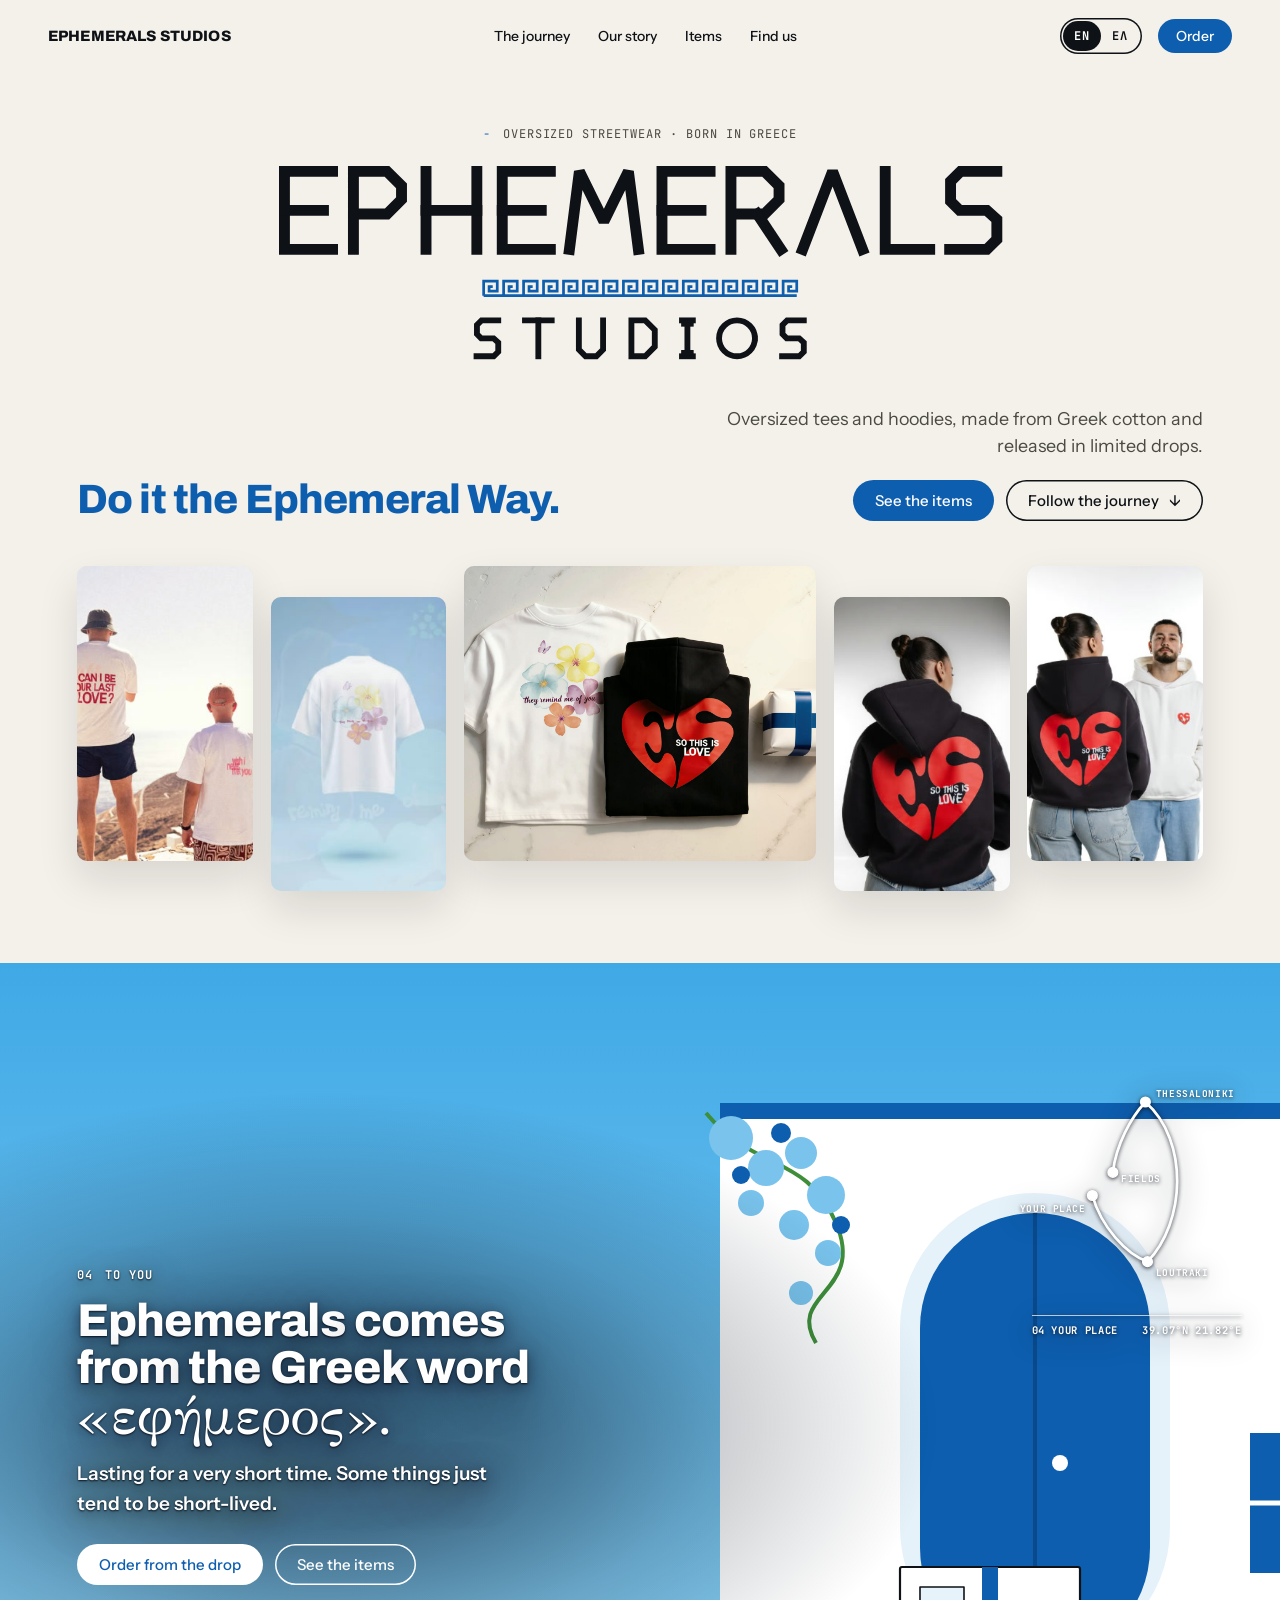
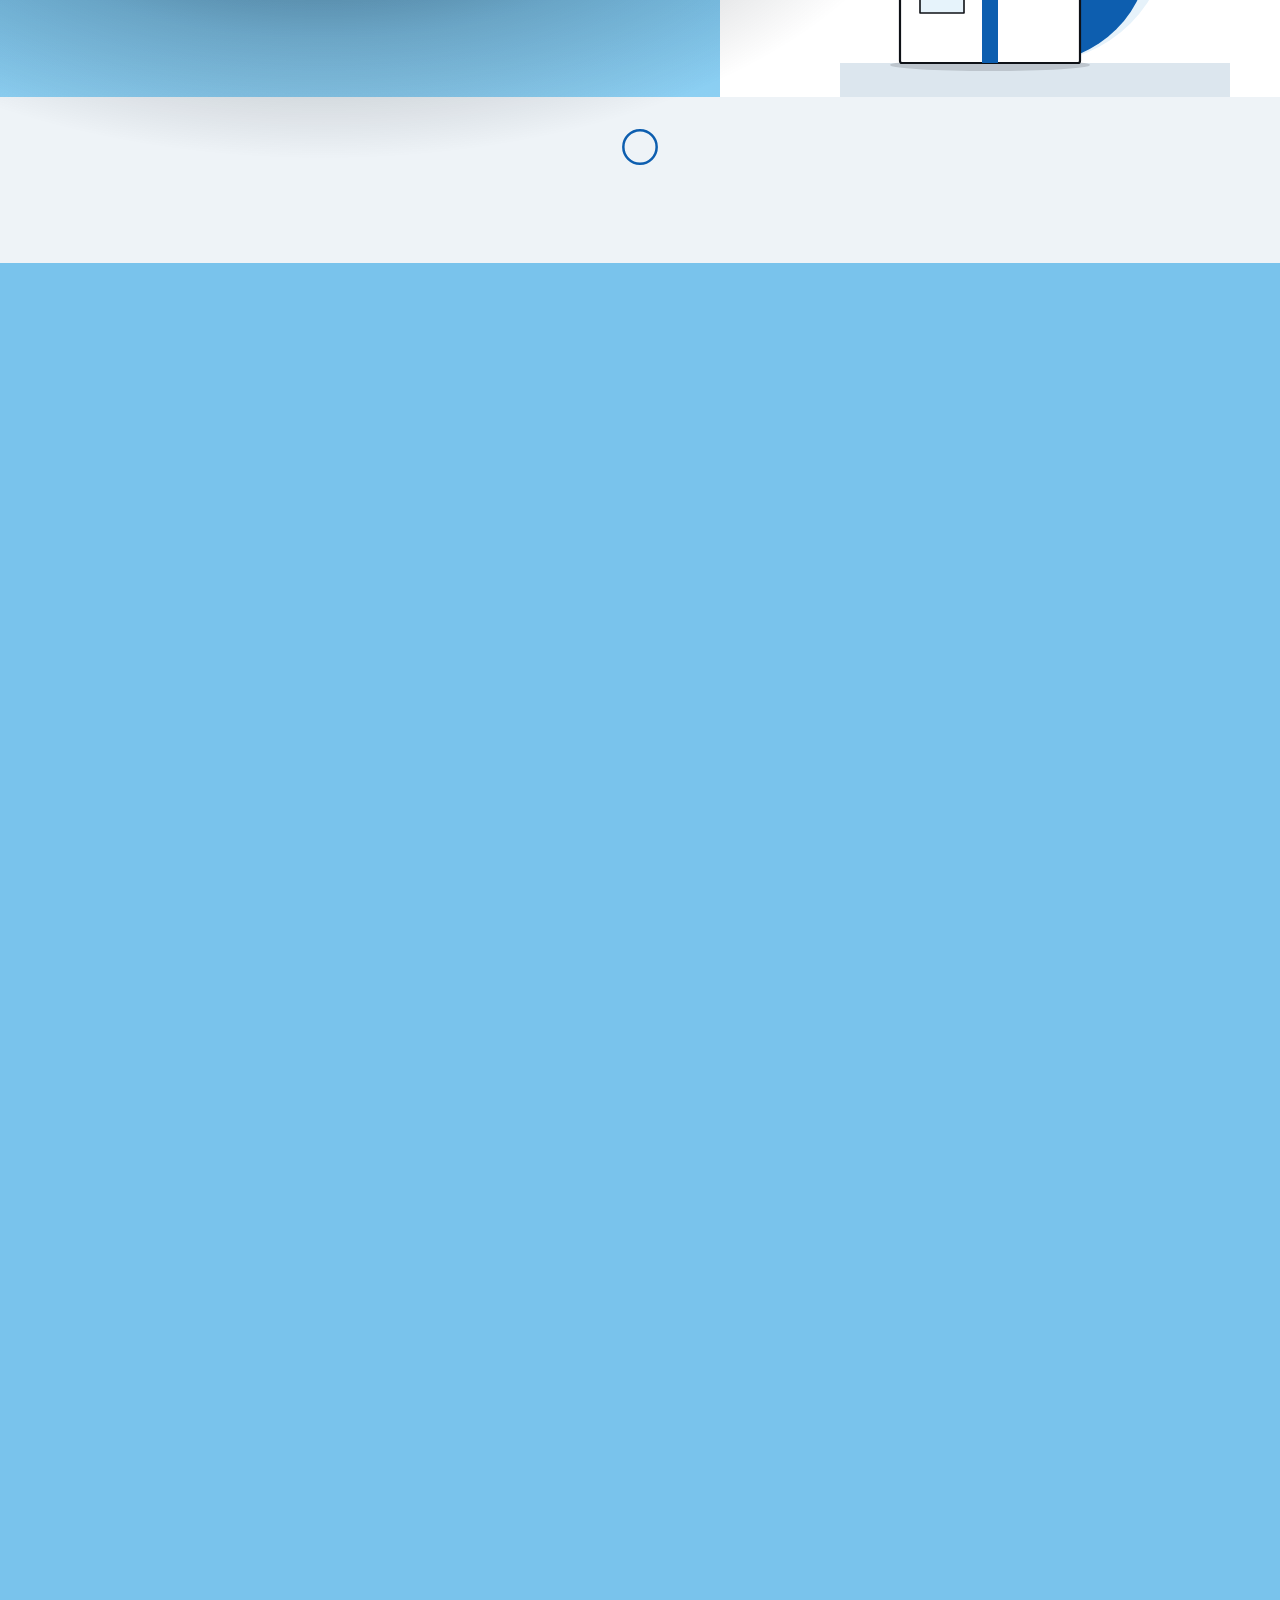
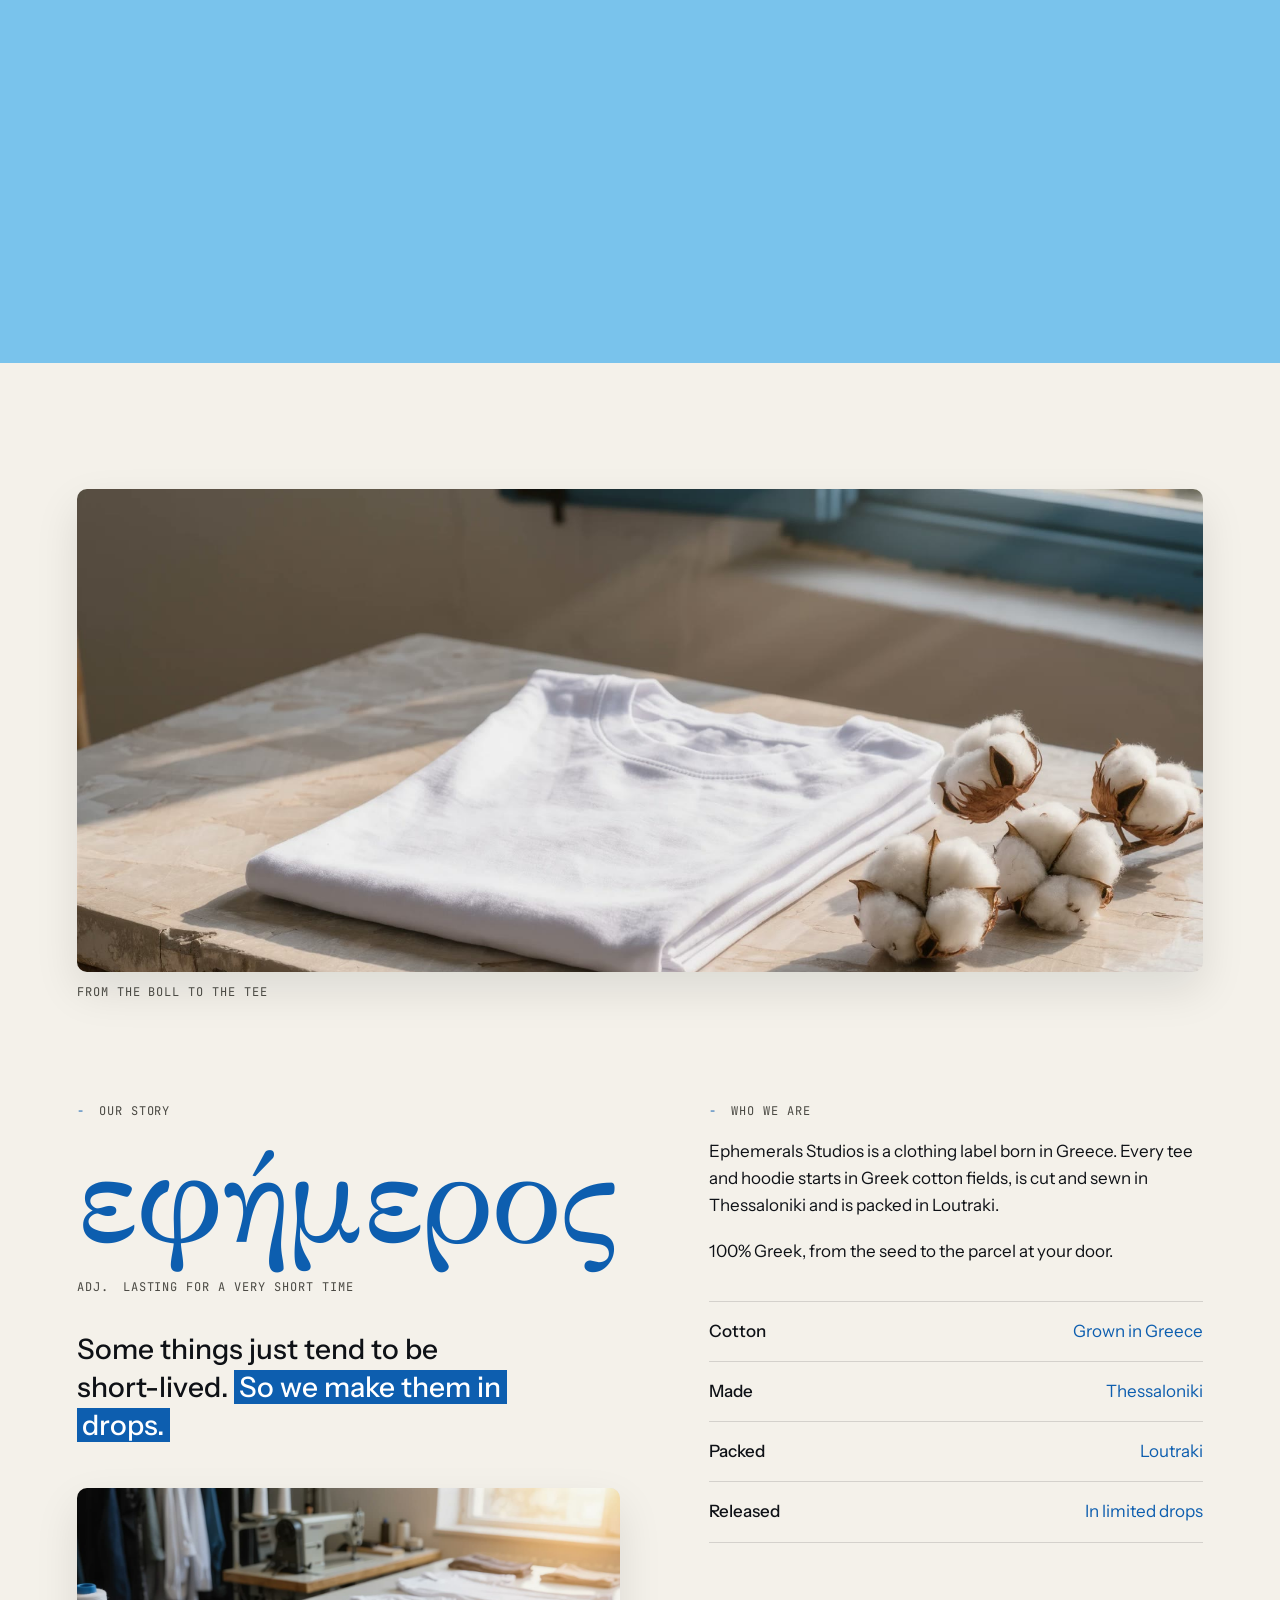
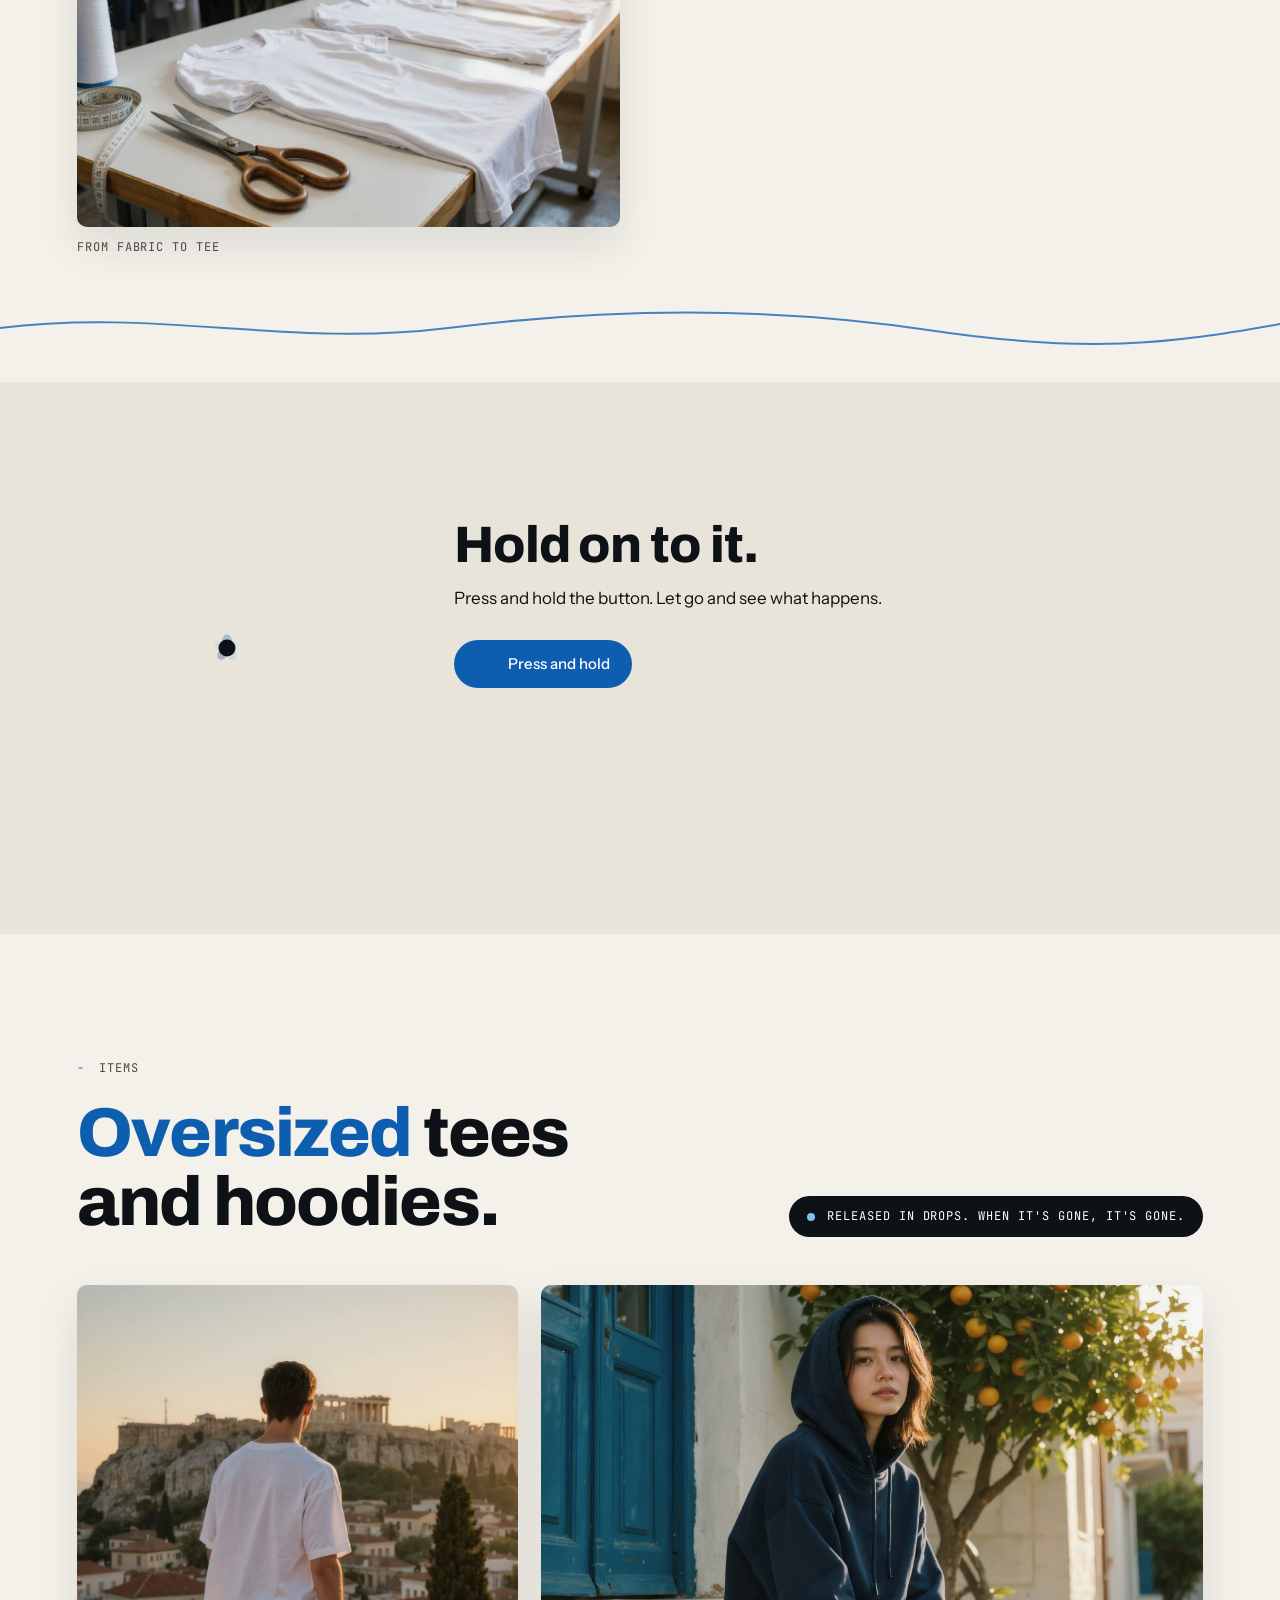
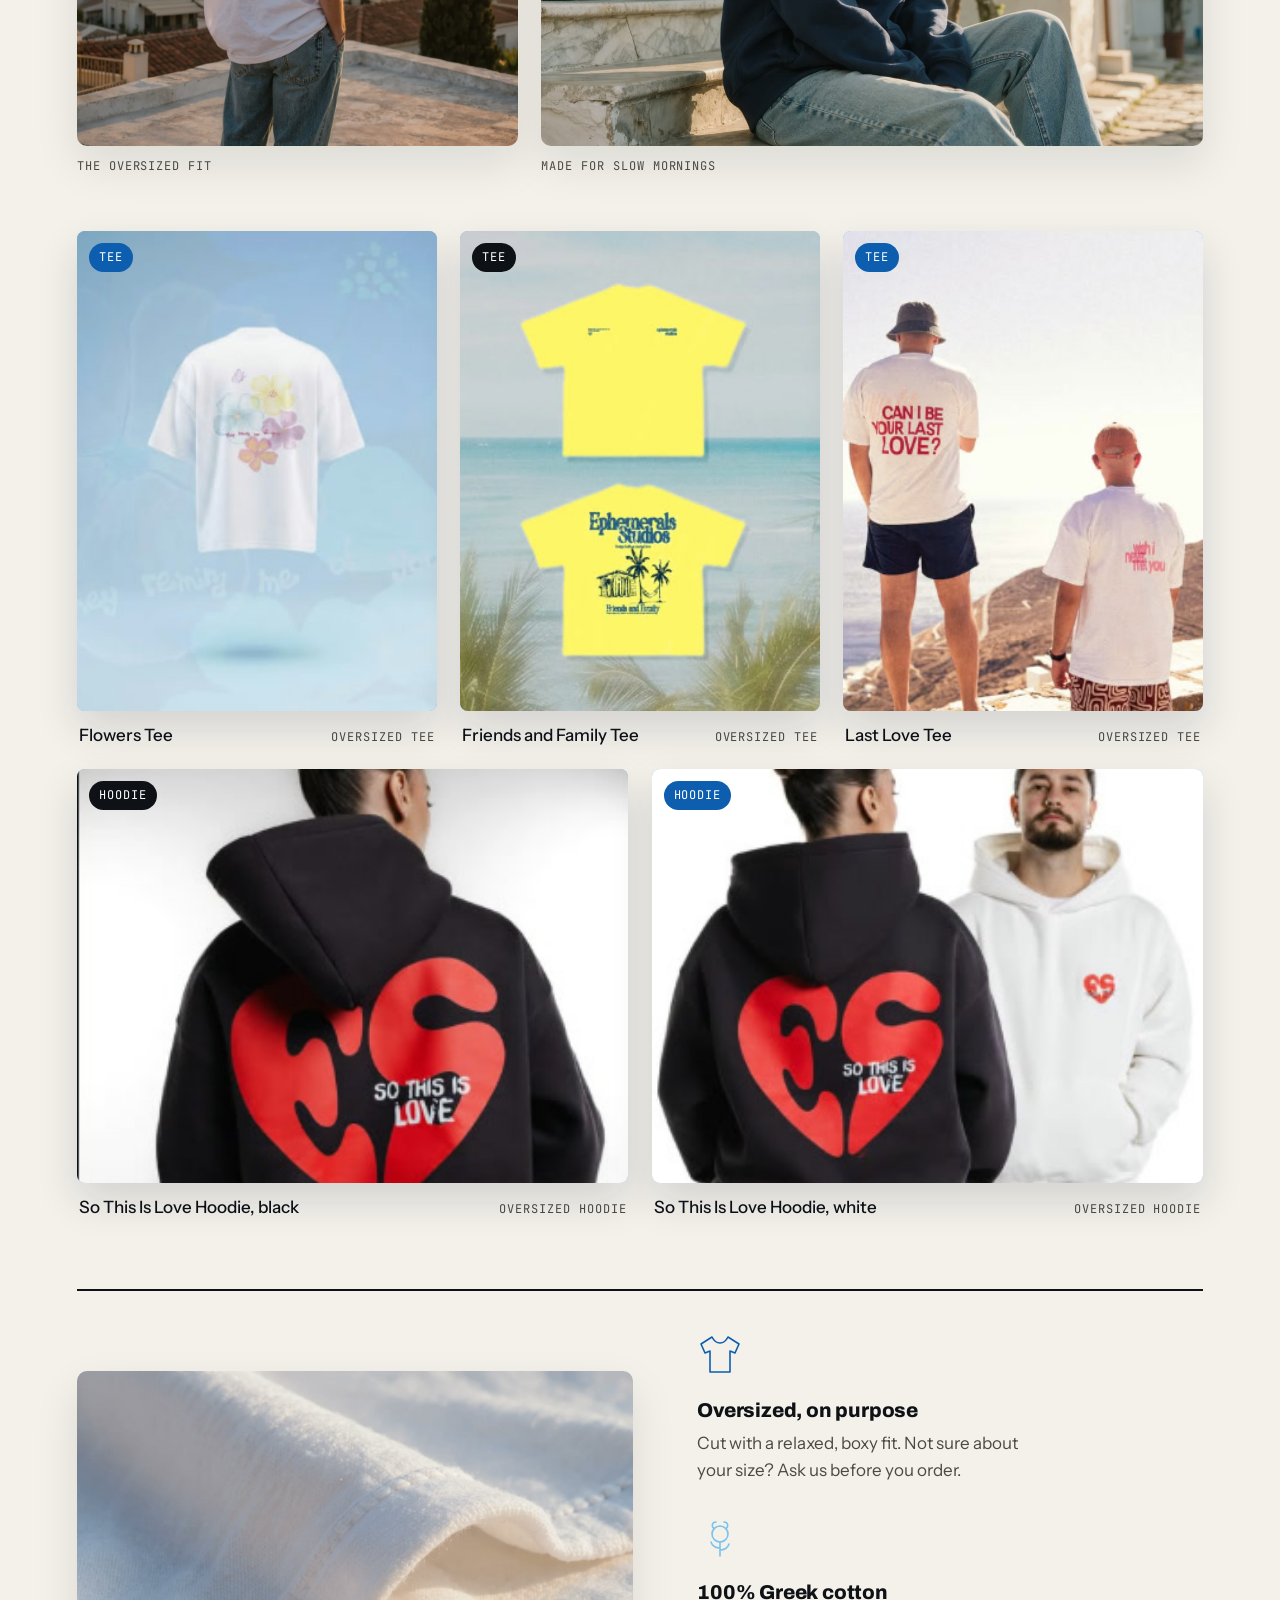
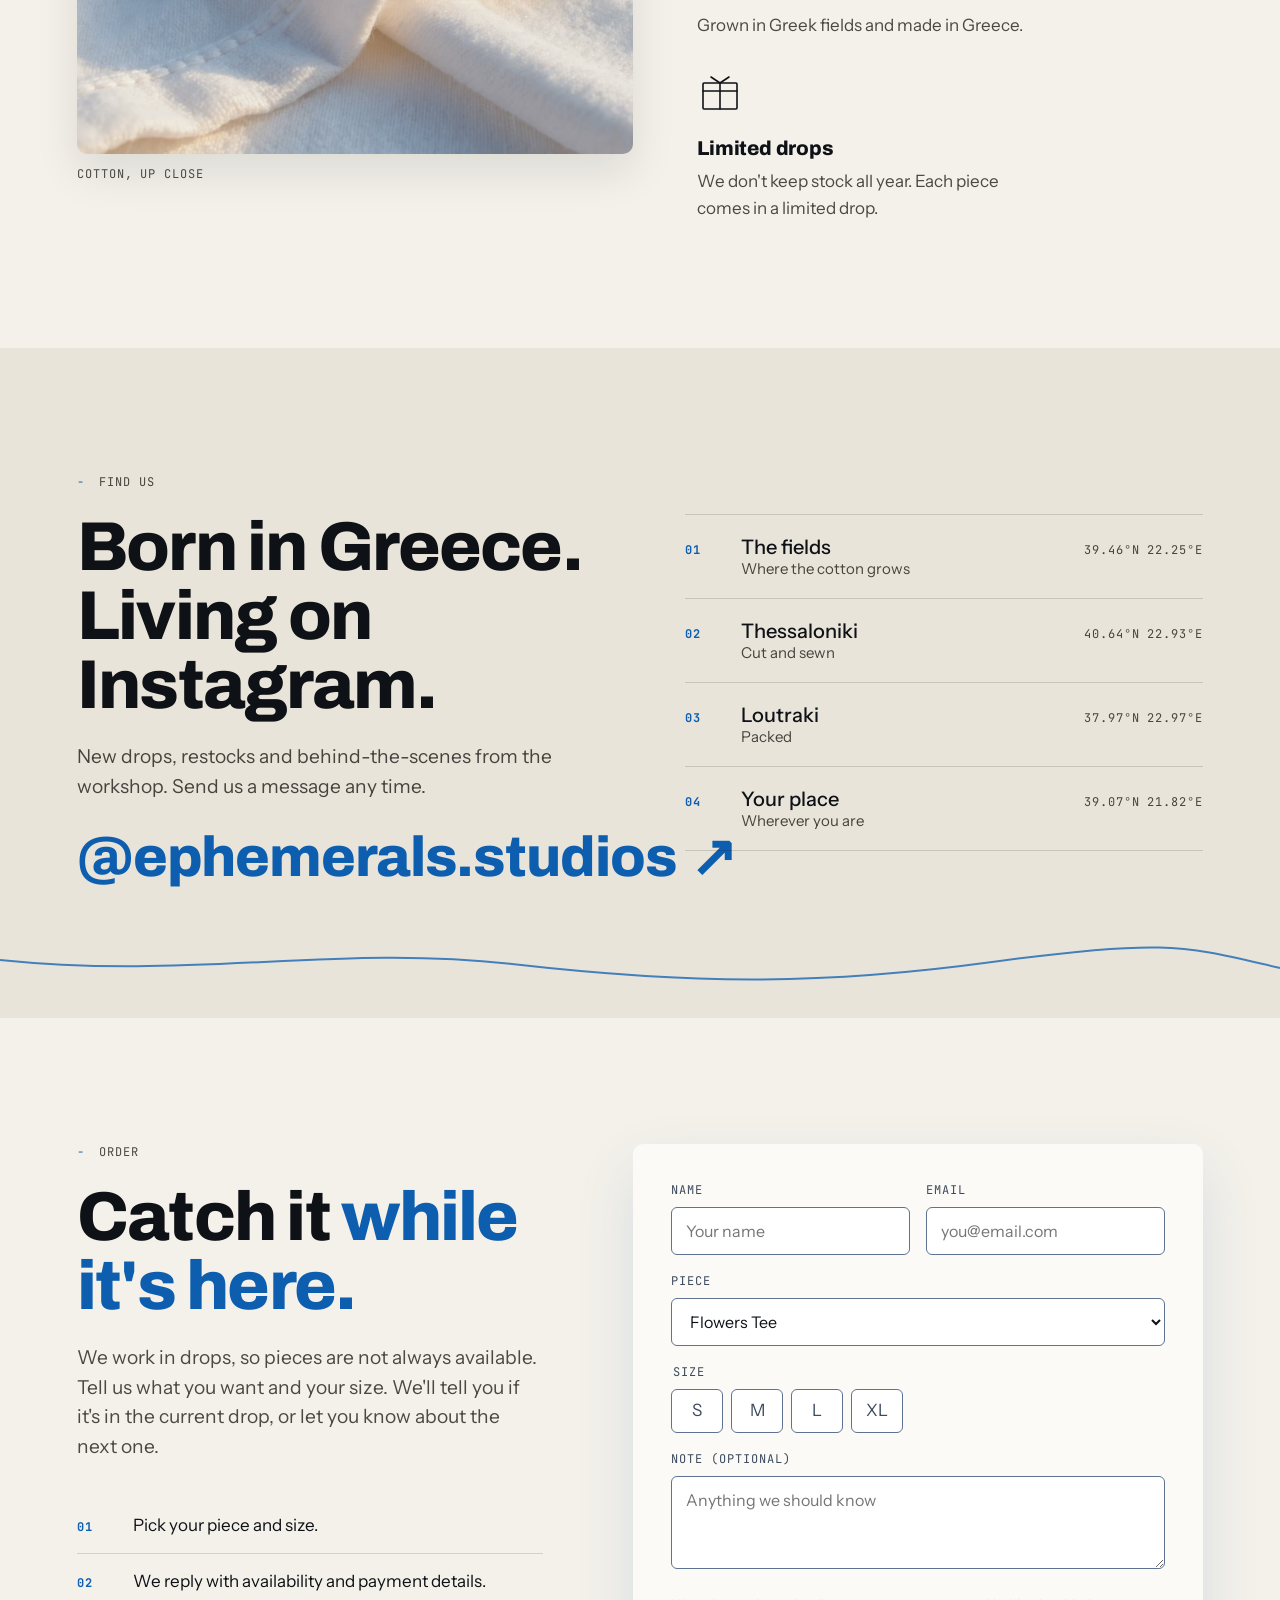
==== commit 994cec41: "Live scroll journey on phones: tall 9:16 video, captions low, route map in the corner" ====
--- a/index.html
+++ b/index.html
@@ -160,7 +160,7 @@
 
 /* ---------- the journey (scroll hero) ---------- */
 .hero{position:relative;height:1000vh;background:var(--sky)}
-.stage{position:sticky;top:0;height:100vh;overflow:hidden}
+.stage{position:sticky;top:0;height:100vh;height:100svh;overflow:hidden}
 .chapter{position:absolute;inset:0}
 .scene{position:absolute;inset:0;width:100%;height:100%;opacity:0;will-change:opacity}
 .chapter:first-child .scene{opacity:1}
@@ -225,8 +225,28 @@
 .ring{position:absolute;left:50%;bottom:96px;width:40px;margin-left:-20px;color:var(--greek);transform:rotate(-90deg)}
 @media (max-height:560px){.route,.cue{display:none}}
 
+/* ---------- the live journey on phones: tall video, captions low, a smaller map in the corner ---------- */
+@media (max-width:720px){
+  .hero{height:900vh}
+  .scrim{background:linear-gradient(0deg,rgba(6,16,30,.72) 0%,rgba(6,16,30,.5) 30%,rgba(6,16,30,.12) 58%,rgba(6,16,30,0) 72%),linear-gradient(180deg,rgba(6,16,30,.32) 0%,rgba(6,16,30,0) 22%)}
+  .band{left:20px;right:20px;width:auto;top:auto;bottom:calc(9svh + 16px);transform:none}
+  .band.settle{width:auto;bottom:calc(5svh + 12px)}
+  .band::before{inset:-40% -12% -30% -12%;background:radial-gradient(ellipse 70% 60% at 45% 55%,rgba(6,16,30,.5) 0%,rgba(6,16,30,.3) 45%,rgba(6,16,30,0) 100%)}
+  .band h2{font-size:clamp(32px,9vw,44px);max-width:none}
+  .band.settle h2{font-size:clamp(26px,7.4vw,36px)}
+  .band .sub{font-size:16.5px;margin-top:12px}
+  .band.settle .row{margin-top:18px}
+  .band.settle .row .btn{padding:12px 18px;font-size:14px}
+  .route{top:calc(64px + 2svh);right:10px;width:128px}
+  .route text{font-size:10px}
+  .route .now{font-size:9px;flex-direction:column;gap:2px;align-items:flex-end;text-align:right}
+  .cue{bottom:18px;width:max-content;max-width:calc(100vw - 32px)}
+  .cue span{white-space:normal;text-align:center;font-size:10.5px}
+}
+
 /* ---------- the static journey (phones, tablets in portrait, reduced motion) ---------- */
-@media (max-width: 720px), (orientation: portrait) and (max-width: 1024px), (orientation: portrait) and (pointer: coarse), (orientation: landscape) and (pointer: coarse) and (max-height: 560px), (prefers-reduced-motion: reduce){
+/* phones and tablets now get the live scroll journey too (a tall 9:16 video); only these two keep the photo cards */
+@media (orientation: landscape) and (pointer: coarse) and (max-height: 560px), (prefers-reduced-motion: reduce){
   /* each chapter becomes a photo card from the real footage, with the same bold white words on it */
   .hero{height:auto;padding:88px 0 48px;background:var(--canvas)}
   .stage{position:relative;height:auto;overflow:visible;display:flex;flex-direction:column;gap:16px}
@@ -822,9 +842,11 @@
    SEGS are the clip starts inside the joined file (the middle of each 0.25s crossfade),
    so every chapter's quarter of the scroll plays exactly its own clip. ---------- */
 const HAS_VIDEO = true;
-const VIDEO_URL = 'assets/hero-journey.mp4';
-const POSTER_URL = 'assets/hero-journey-poster.jpg';
-const VIDEO_BYTES = 8991188;
+// upright screens (phones, portrait tablets) load the tall 9:16 cut, framed per chapter; wide screens the 16:9 one
+const TALL = matchMedia('(orientation: portrait)').matches;
+const VIDEO_URL = TALL ? 'assets/hero-journey-mobile.mp4' : 'assets/hero-journey.mp4';
+const POSTER_URL = TALL ? 'assets/hero-journey-mobile-poster.jpg' : 'assets/hero-journey-poster.jpg';
+const VIDEO_BYTES = TALL ? 2292768 : 8991188;
 const SEGS = [0, 4.917, 9.708, 14.5];
 function videoTime(p) {
   const i = Math.min(3, Math.floor(p / .25));
@@ -1013,16 +1035,16 @@
   video.load();
   video.addEventListener('canplay', () => {
     requestSeek(videoTime(heroProgress()));
+    // iPhones only paint seeked frames after the video has played once: a silent instant play/pause unlocks it
+    const p = video.play(); if (p && p.then) p.then(() => video.pause()).catch(() => {});
     stage.classList.add('video-ready');
     setTimeout(() => ring.remove(), 600);
   }, { once: true });
 }
 
-/* ---------- the five static-hero gates, decided live ---------- */
+/* ---------- the static-hero gates, decided live (must match the CSS media query exactly) ----------
+   Phones and portrait tablets get the scroll journey with the tall video; only these two get photo cards. */
 const GATES = [
-  '(max-width: 720px)',
-  '(orientation: portrait) and (max-width: 1024px)',
-  '(orientation: portrait) and (pointer: coarse)',
   '(orientation: landscape) and (pointer: coarse) and (max-height: 560px)',
   '(prefers-reduced-motion: reduce)'
 ];
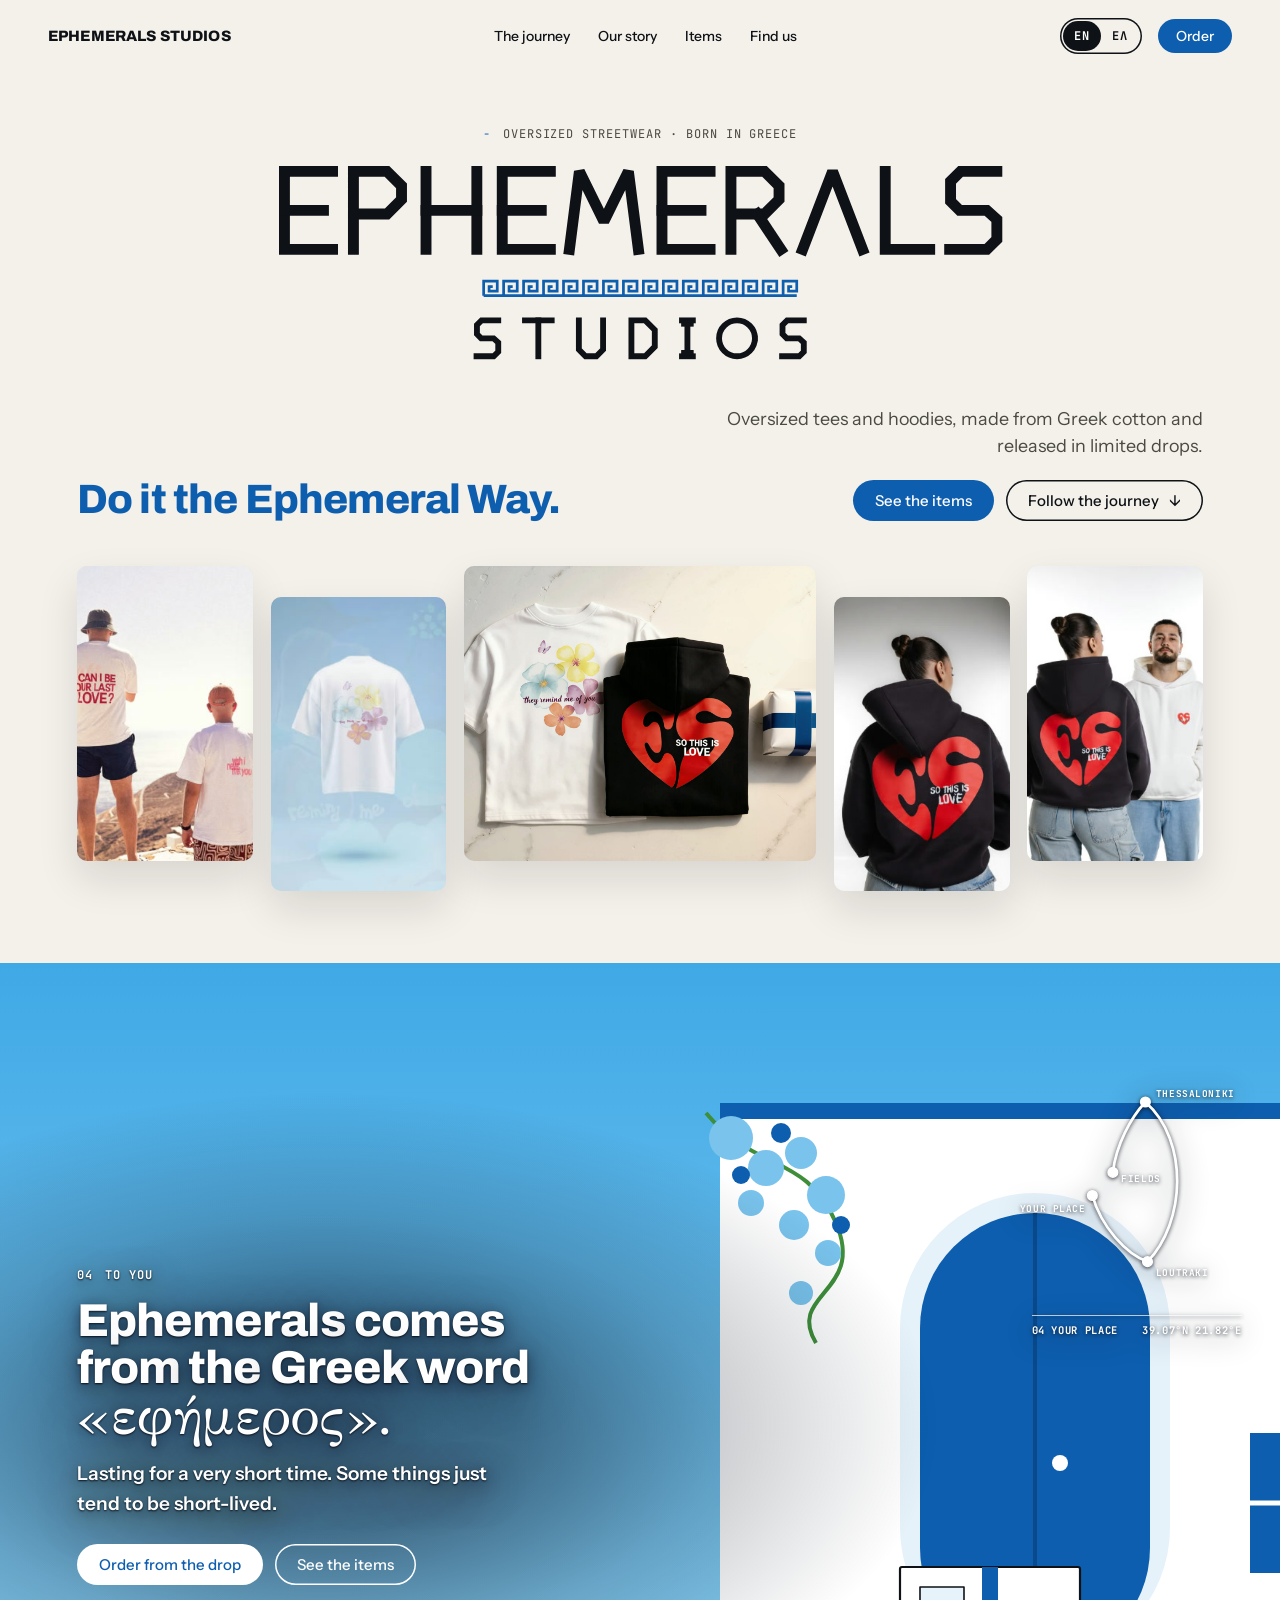
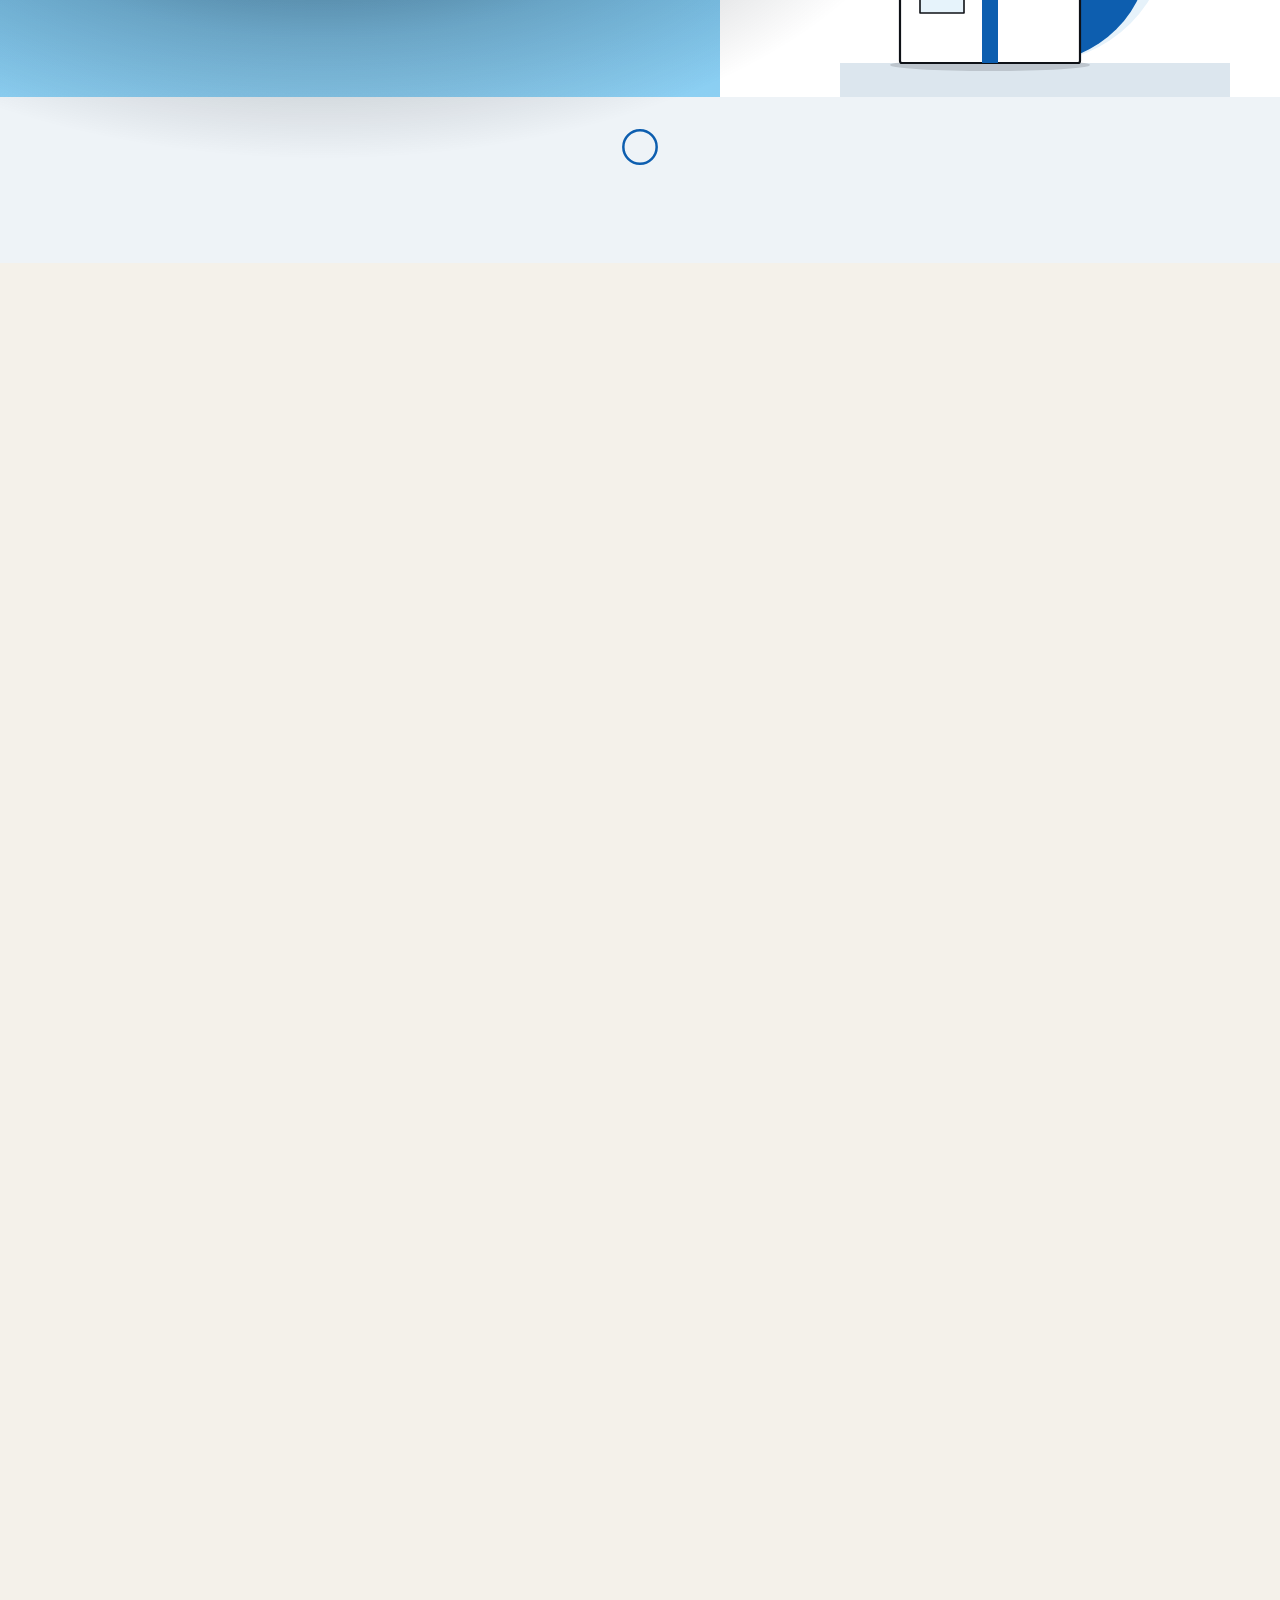
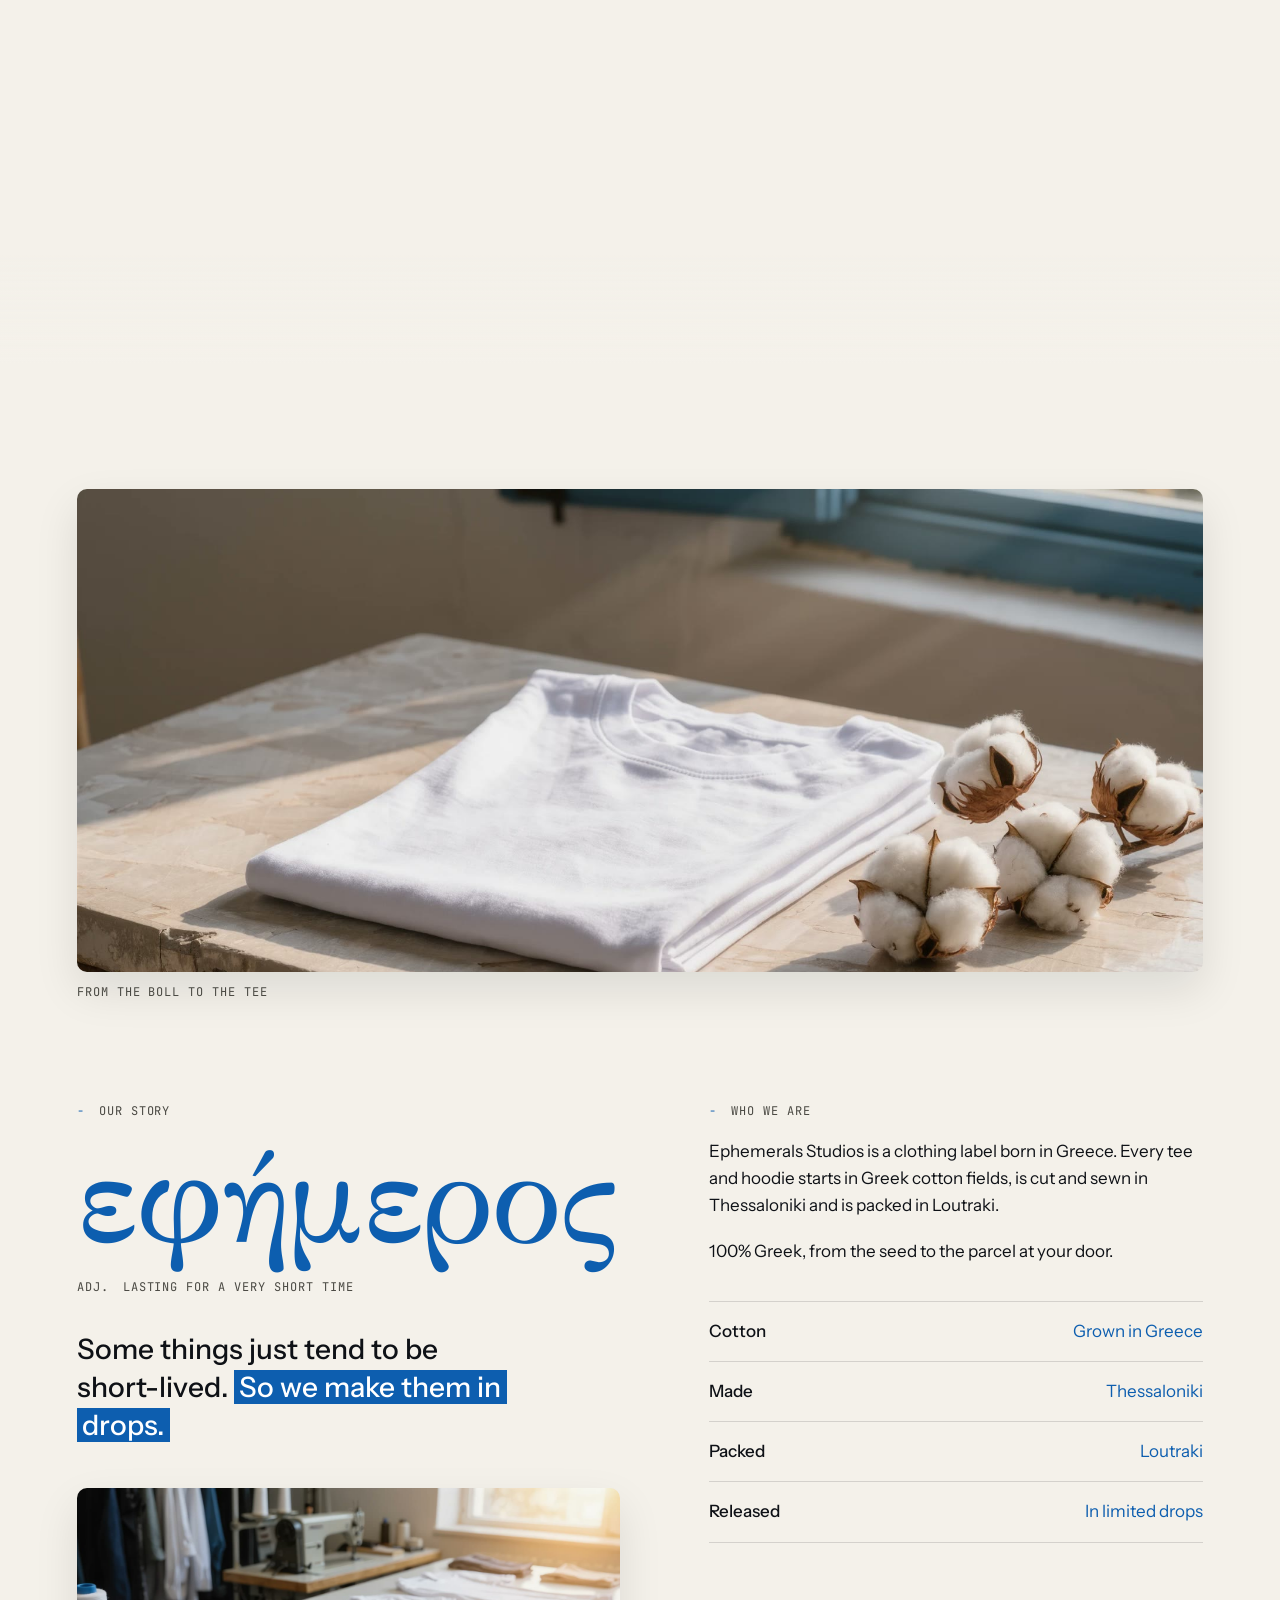
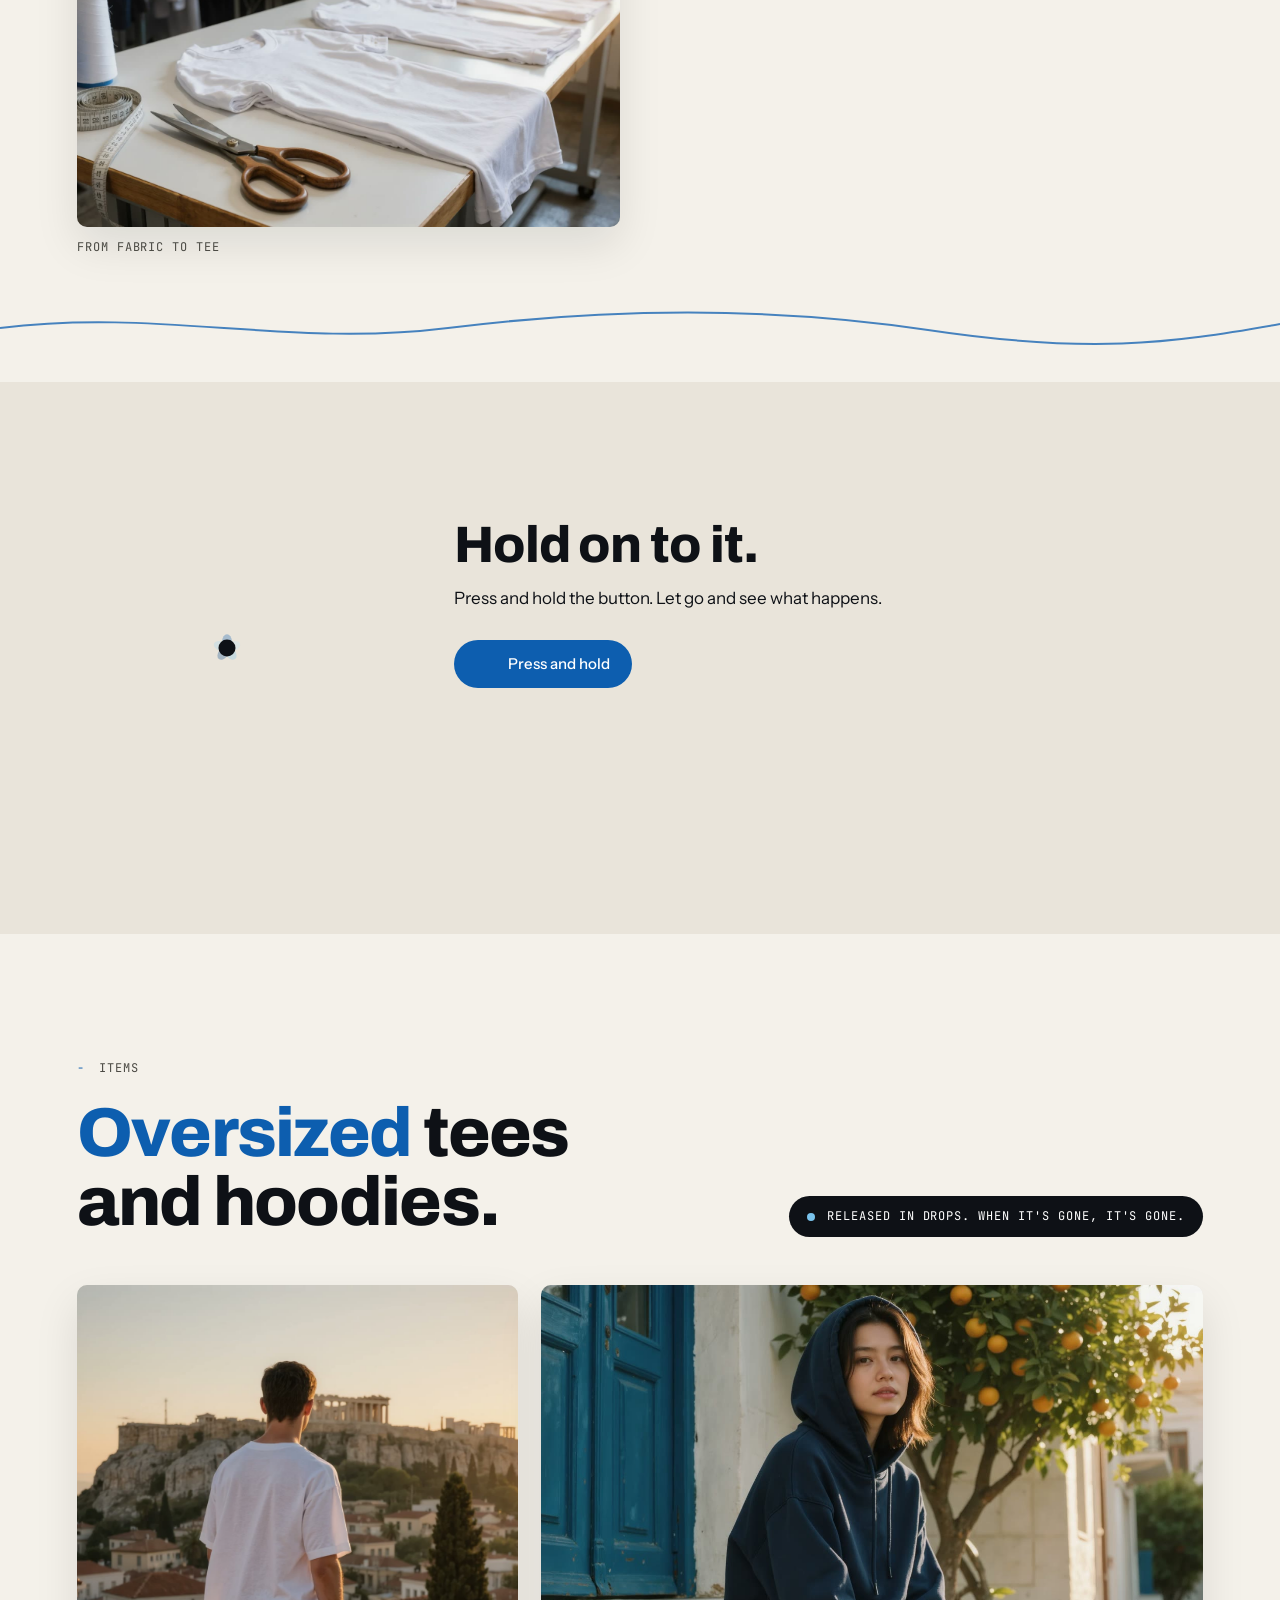
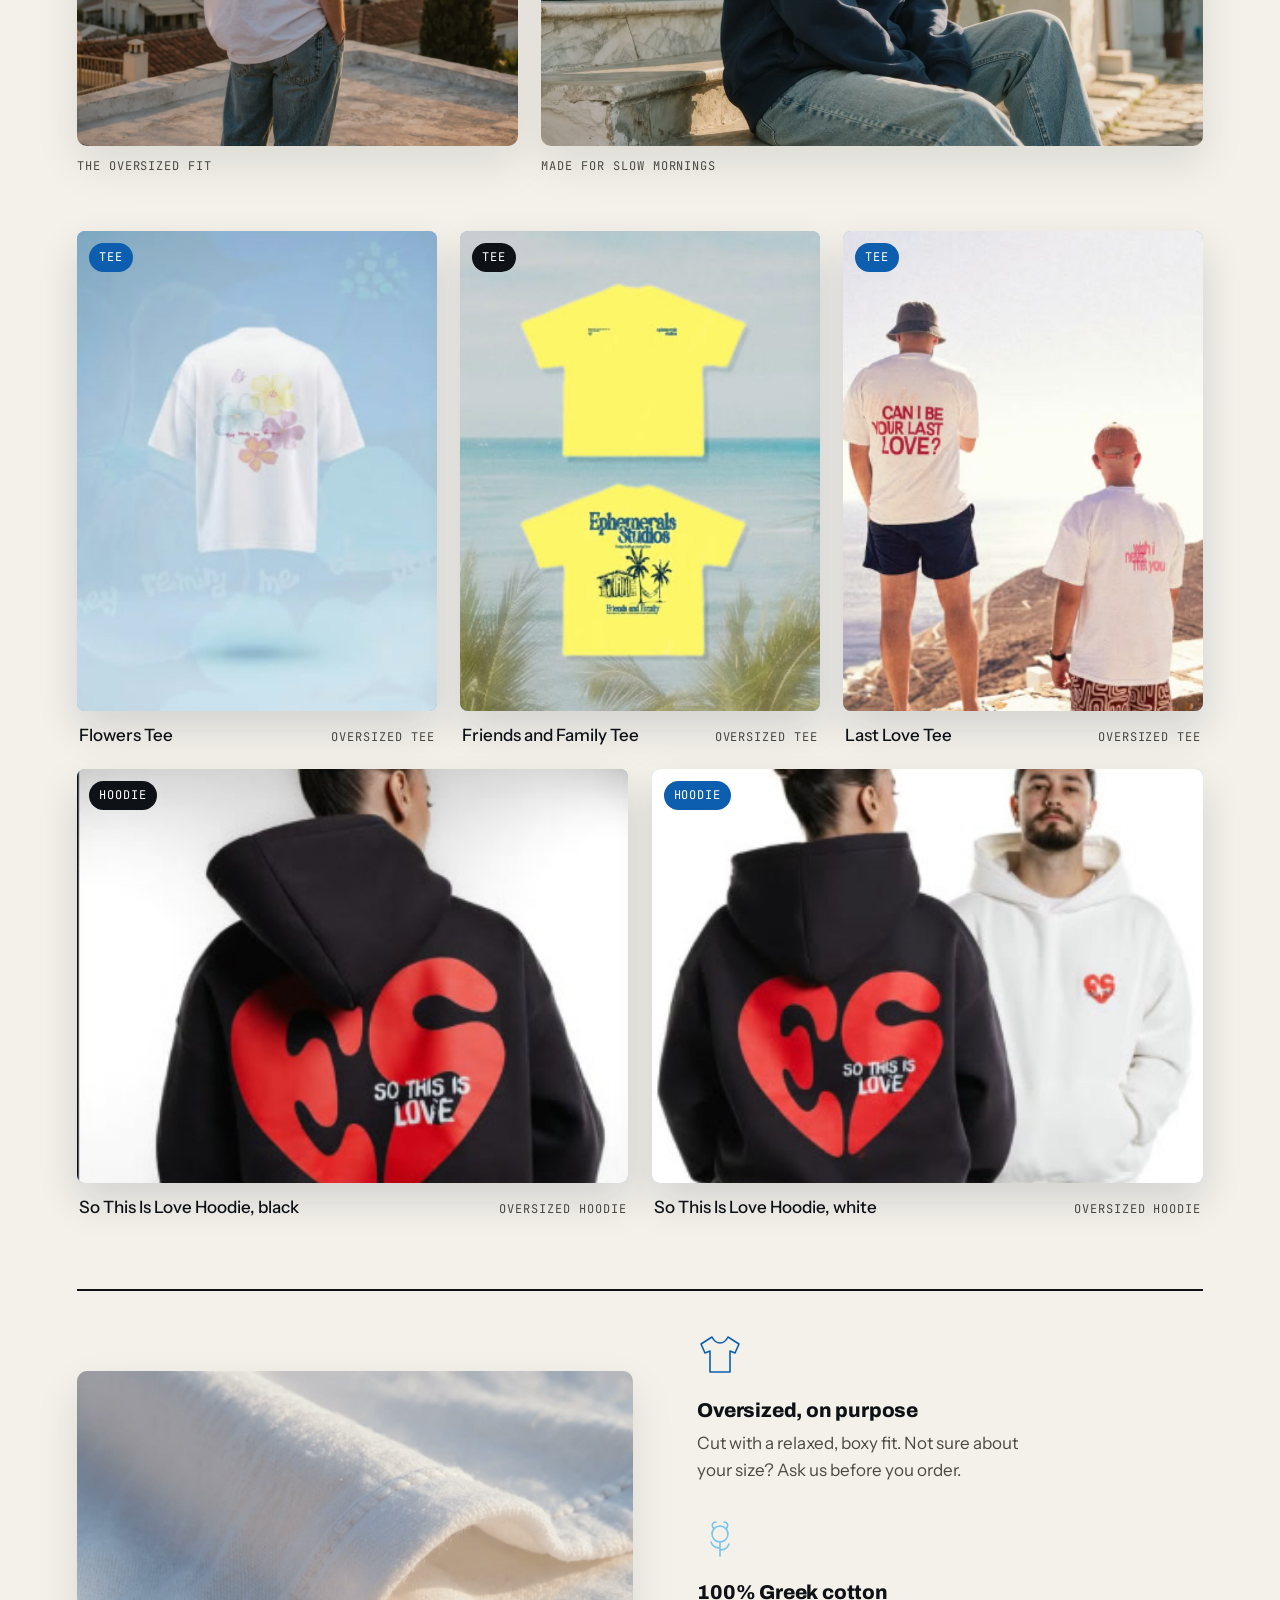
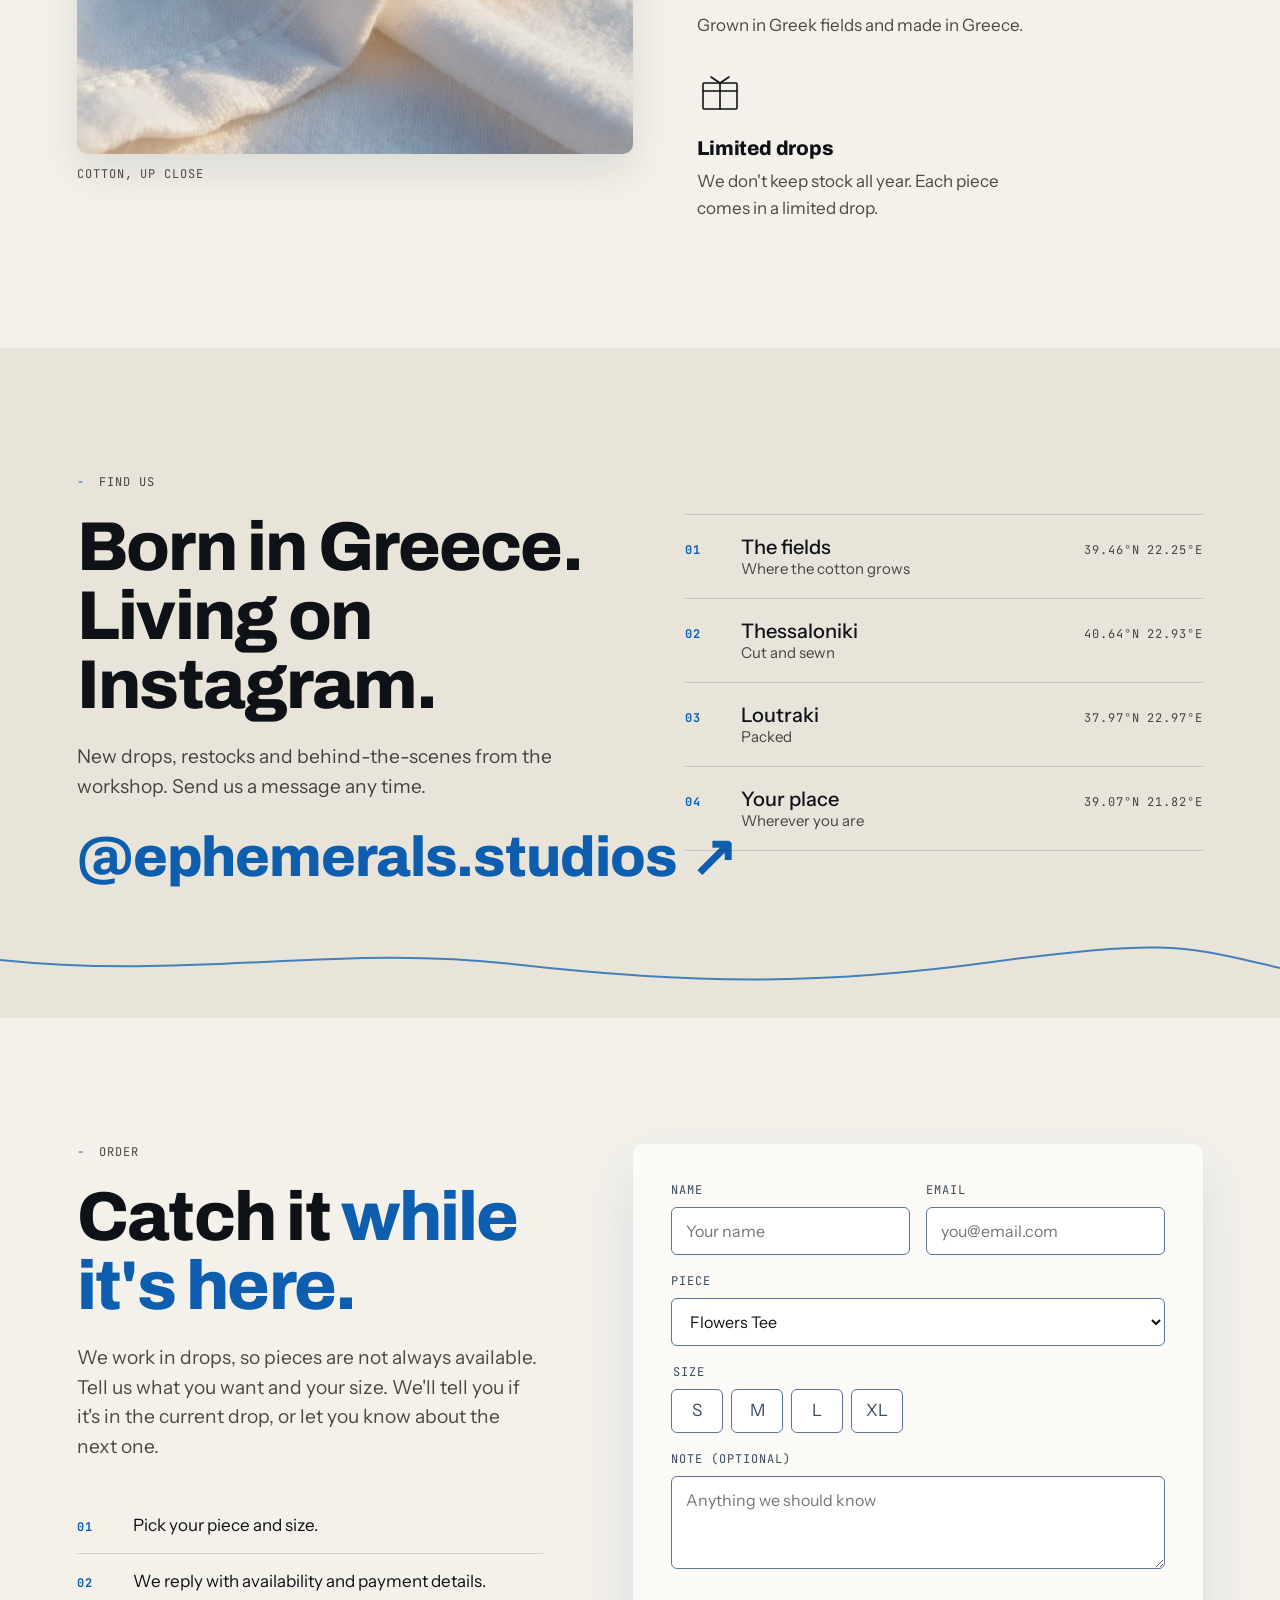
==== commit 89b0576a: "Phone: video always fills the screen (no blue gap), soft fade from the journey into Our Story" ====
--- a/index.html
+++ b/index.html
@@ -159,8 +159,11 @@
 }
 
 /* ---------- the journey (scroll hero) ---------- */
-.hero{position:relative;height:1000vh;background:var(--sky)}
-.stage{position:sticky;top:0;height:100vh;height:100svh;overflow:hidden}
+.hero{position:relative;height:1000vh;background:#F4F1EA}
+/* lvh = the screen with the phone's browser bars hidden, so the video always covers the full screen and no gap opens below it */
+.stage{position:sticky;top:0;height:100vh;height:100lvh;overflow:hidden}
+/* where the journey ends, the video fades softly into Our Story instead of a hard edge */
+.scrub #story::before{content:"";position:absolute;left:0;right:0;top:-110px;height:110px;pointer-events:none;z-index:2;background:linear-gradient(rgba(244,241,234,0),rgba(244,241,234,.75) 60%,#F4F1EA)}
 .chapter{position:absolute;inset:0}
 .scene{position:absolute;inset:0;width:100%;height:100%;opacity:0;will-change:opacity}
 .chapter:first-child .scene{opacity:1}
@@ -229,8 +232,9 @@
 @media (max-width:720px){
   .hero{height:900vh}
   .scrim{background:linear-gradient(0deg,rgba(6,16,30,.72) 0%,rgba(6,16,30,.5) 30%,rgba(6,16,30,.12) 58%,rgba(6,16,30,0) 72%),linear-gradient(180deg,rgba(6,16,30,.32) 0%,rgba(6,16,30,0) 22%)}
-  .band{left:20px;right:20px;width:auto;top:auto;bottom:calc(9svh + 16px);transform:none}
-  .band.settle{width:auto;bottom:calc(5svh + 12px)}
+  /* captions measured from the bottom of the visible screen (lvh - svh = the browser bar height), clear of the exit fade */
+  .band{left:20px;right:20px;width:auto;top:auto;bottom:calc(100lvh - 100svh + 9svh + 16px);transform:none}
+  .band.settle{width:auto;bottom:calc(100lvh - 100svh + 9svh + 16px)}
   .band::before{inset:-40% -12% -30% -12%;background:radial-gradient(ellipse 70% 60% at 45% 55%,rgba(6,16,30,.5) 0%,rgba(6,16,30,.3) 45%,rgba(6,16,30,0) 100%)}
   .band h2{font-size:clamp(32px,9vw,44px);max-width:none}
   .band.settle h2{font-size:clamp(26px,7.4vw,36px)}
@@ -1051,6 +1055,7 @@
 let scrubOn = false;
 function enableScrub() {
   if (scrubOn) return; scrubOn = true;
+  document.documentElement.classList.add('scrub');
   initHeroOnce();
   addEventListener('scroll', onScroll, { passive: true });
   chapters.forEach(c => { c.op = -1; c.lp = -1; });
@@ -1063,6 +1068,7 @@
 }
 function disableScrub() {
   if (!scrubOn) return; scrubOn = false;
+  document.documentElement.classList.remove('scrub');
   removeEventListener('scroll', onScroll);
   if (rafId !== null) { cancelAnimationFrame(rafId); rafId = null; }
 }
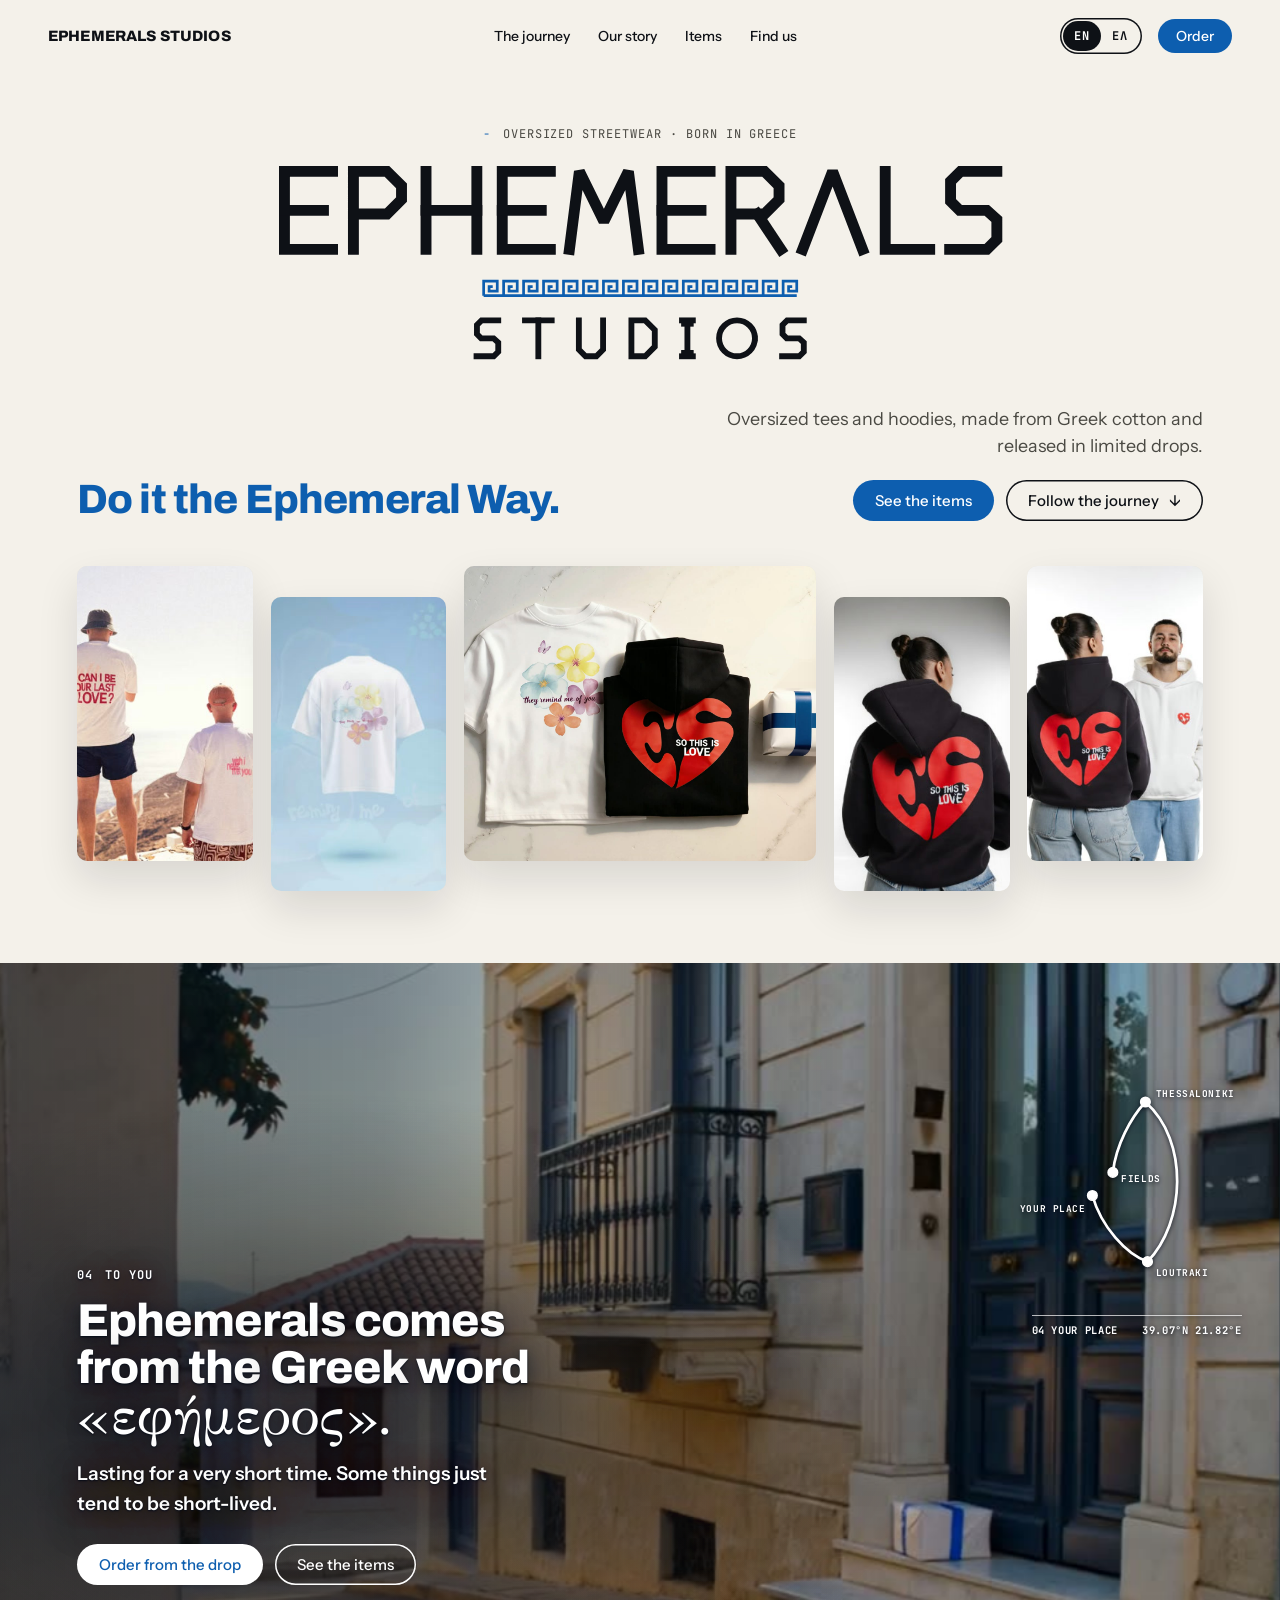
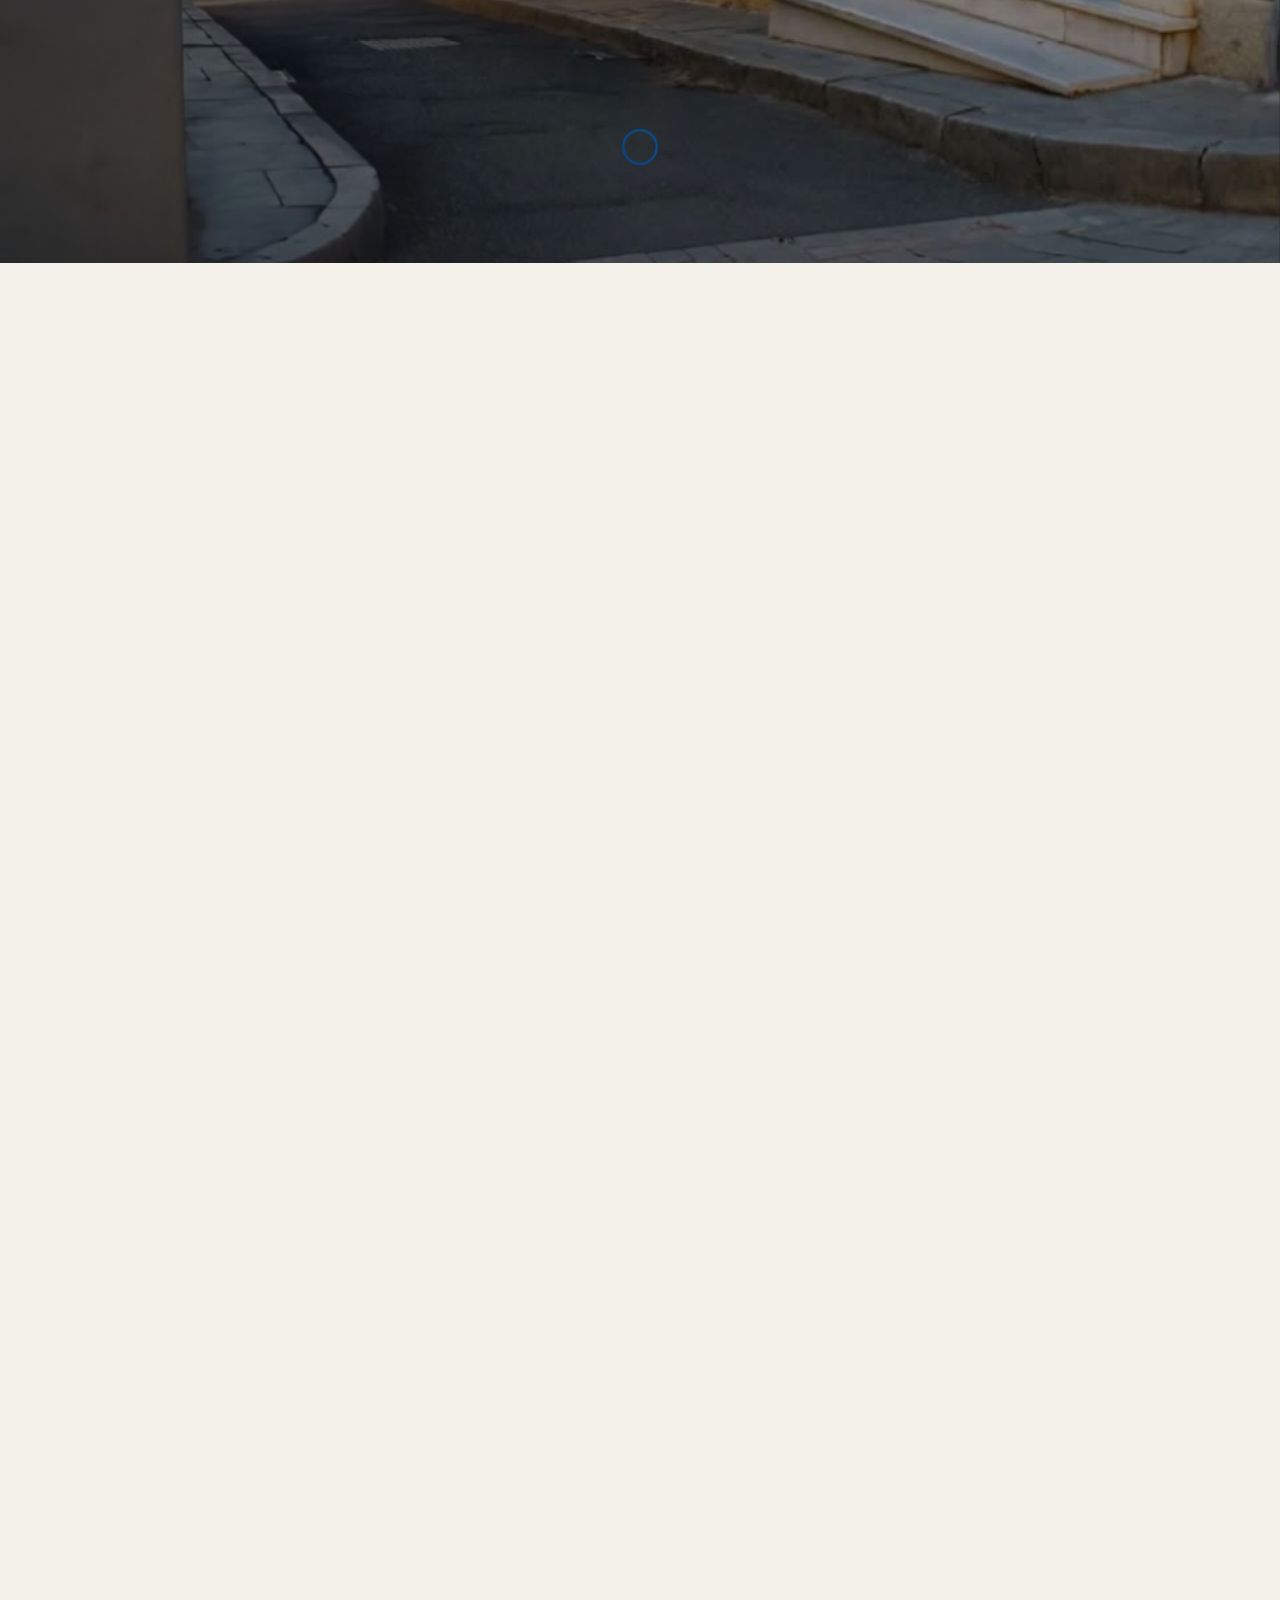
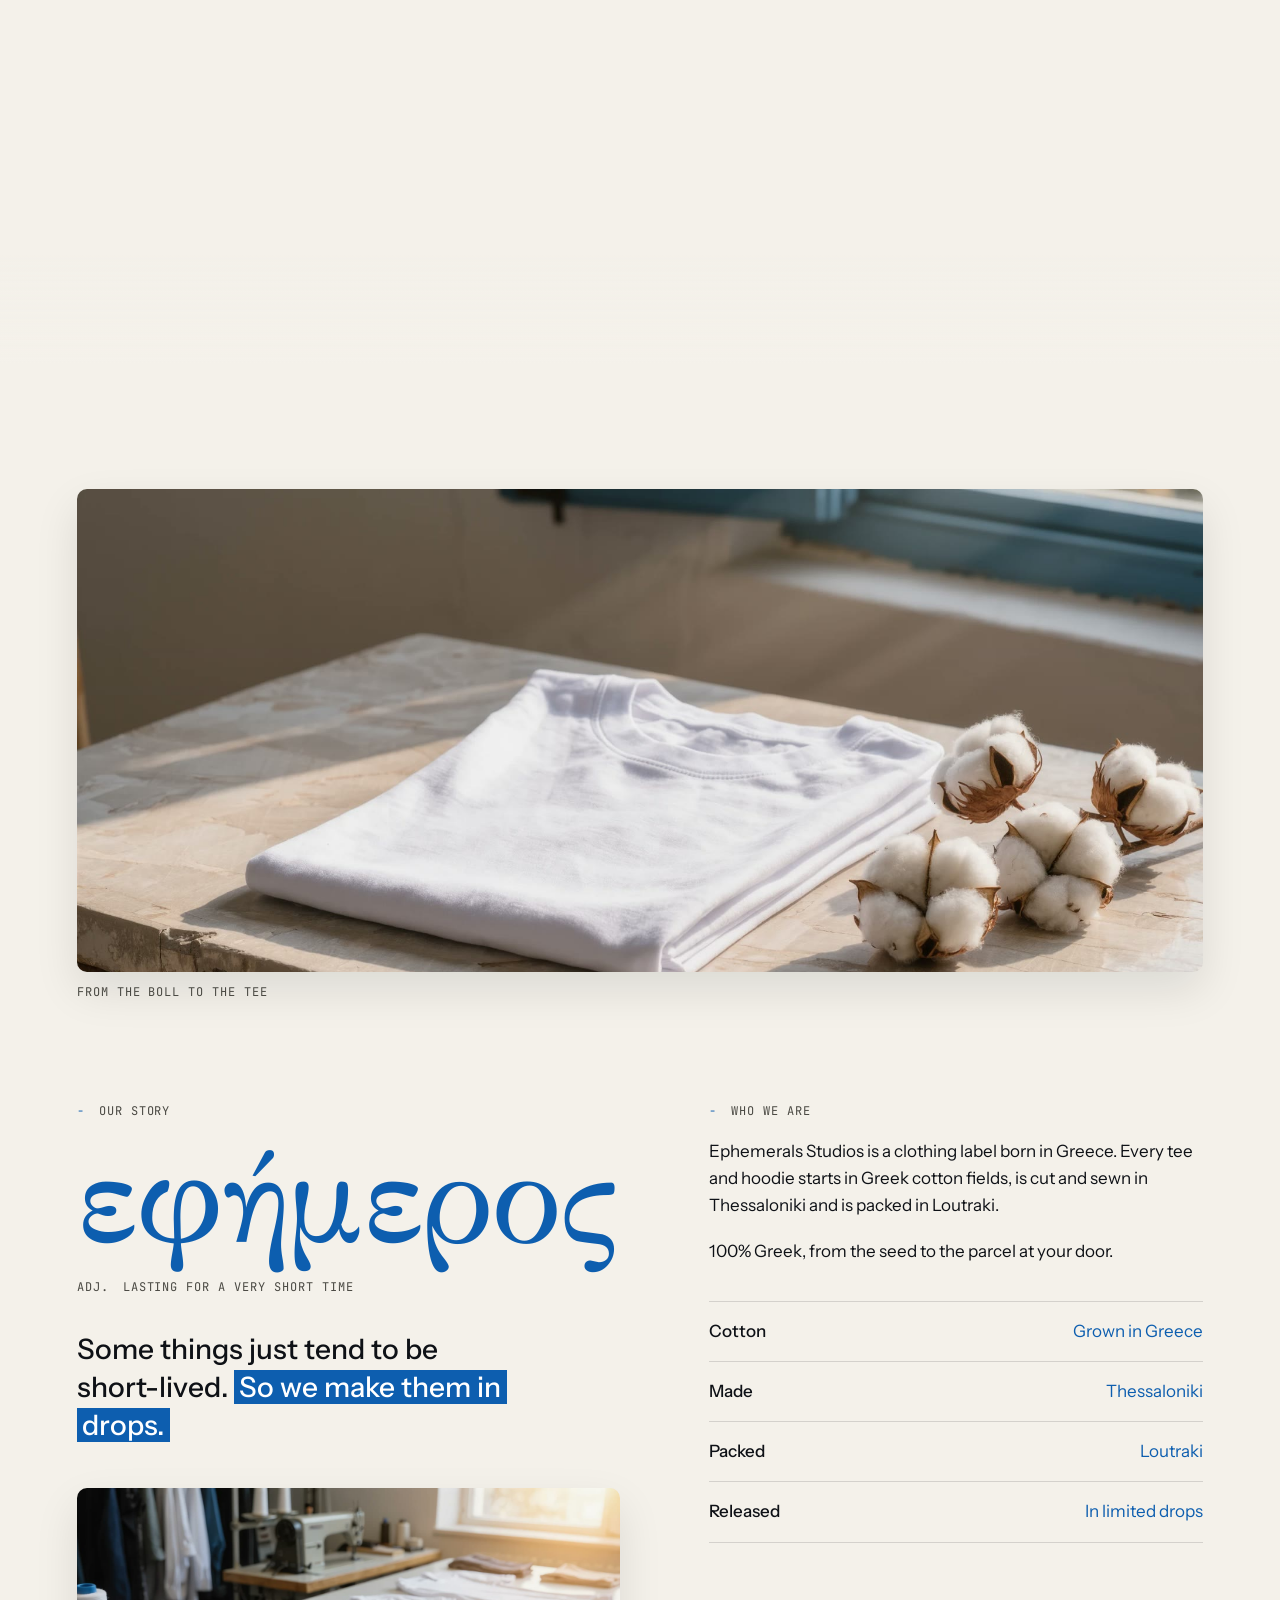
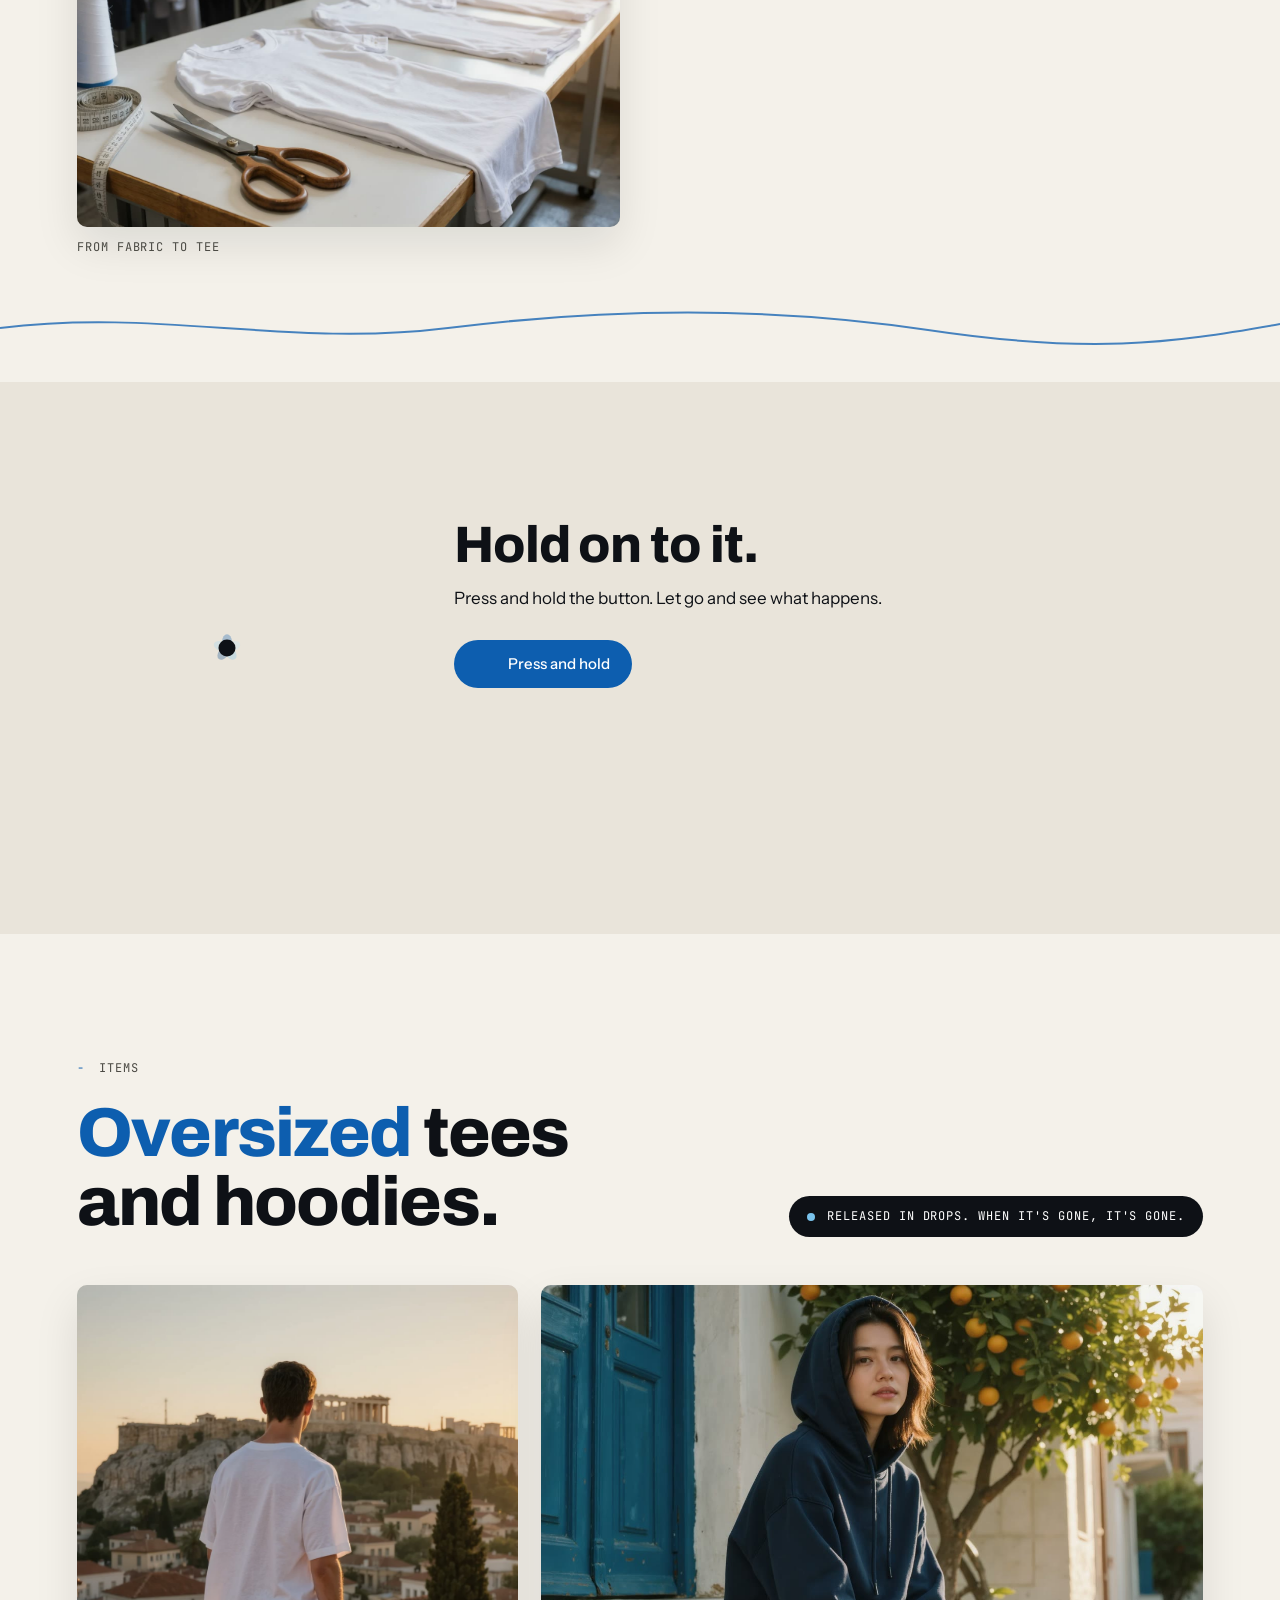
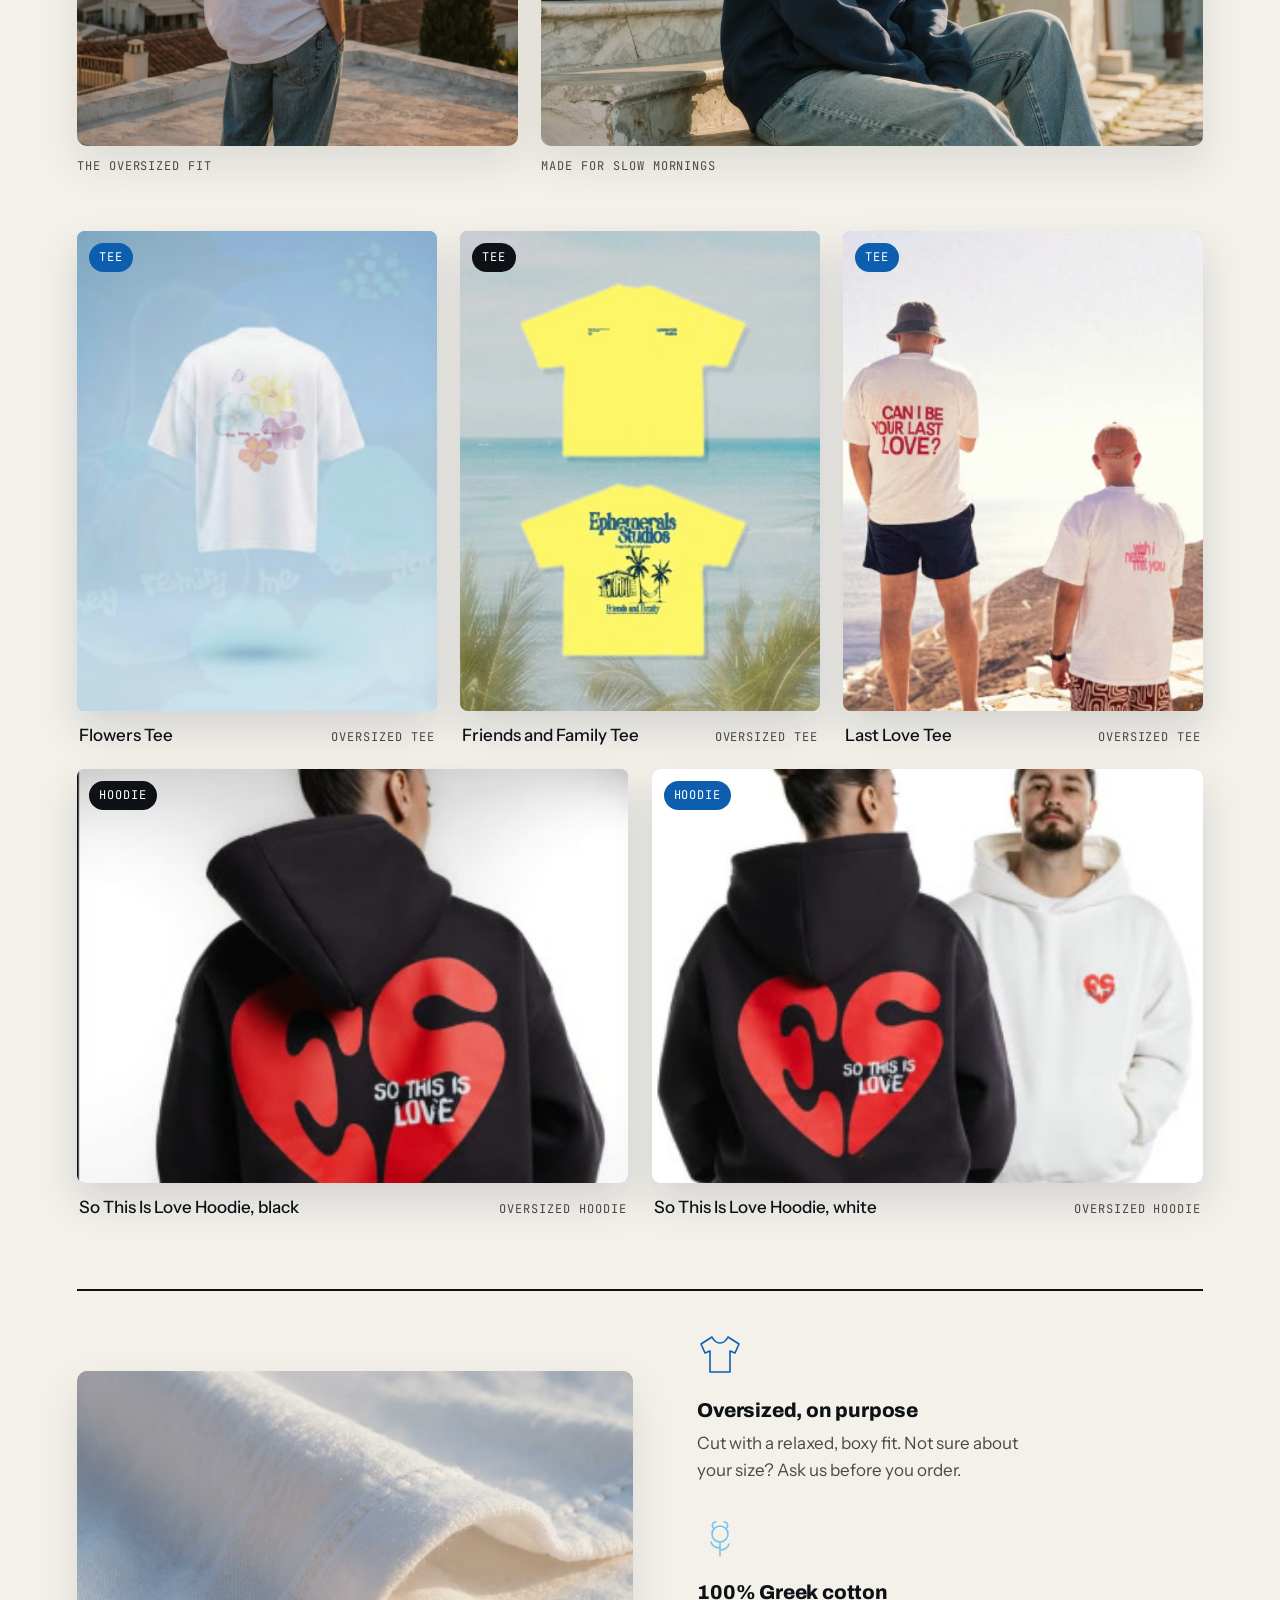
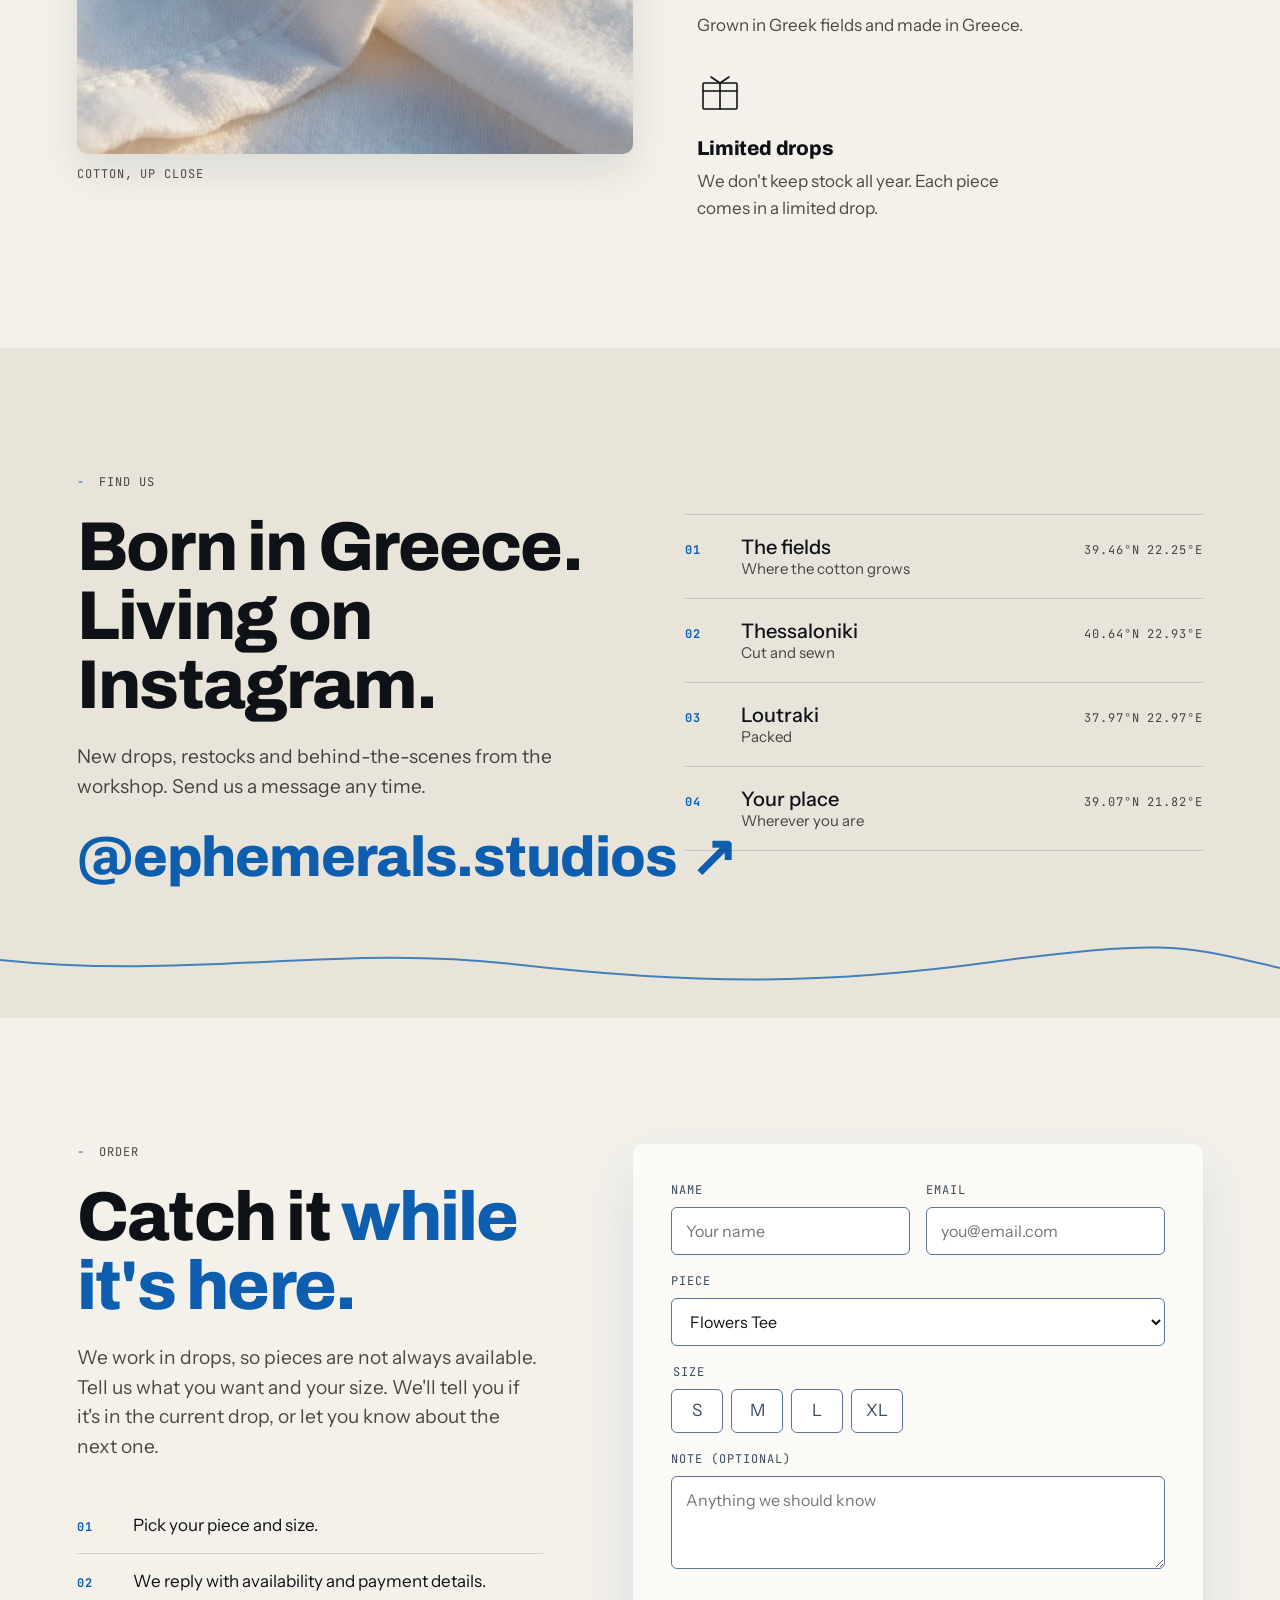
==== commit 59bdf7a1: "Remove the drawn placeholder scenes: real still frames show while the video loads" ====
--- a/index.html
+++ b/index.html
@@ -165,16 +165,19 @@
 /* where the journey ends, the video fades softly into Our Story instead of a hard edge */
 .scrub #story::before{content:"";position:absolute;left:0;right:0;top:-110px;height:110px;pointer-events:none;z-index:2;background:linear-gradient(rgba(244,241,234,0),rgba(244,241,234,.75) 60%,#F4F1EA)}
 .chapter{position:absolute;inset:0}
-.scene{position:absolute;inset:0;width:100%;height:100%;opacity:0;will-change:opacity}
-.chapter:first-child .scene{opacity:1}
-.scene .mv{transform-box:view-box;will-change:transform}
-.scene .box{--kb:clamp(0,(var(--lp,0) - var(--t,0))*3.2,1);opacity:var(--kb);transform:translateY(calc((1 - var(--kb))*-120px))}
-#hero-video{position:absolute;inset:0;width:100%;height:100%;object-fit:cover;opacity:0;transform:translateZ(0);transition:opacity 1s var(--ease-out);pointer-events:none}
-/* the joined Kling journey plays behind every chapter; the drawn scenes are only the fallback if it never loads */
-.stage.poster-ready #hero-video,.stage.video-ready #hero-video{opacity:1}
-.stage.poster-ready .chapter:first-child .scene{visibility:hidden}
-.stage.video-ready .scene{visibility:hidden}
-.still{display:none}
+/* while the video streams in, each chapter shows a still frame from its own real clip (never anything drawn);
+   once the video is ready the stills step aside, and if it never arrives the journey still works with them */
+.still{position:absolute;inset:0;width:100%;height:100%;object-fit:cover;opacity:0;will-change:opacity}
+.chapter:first-child .still{opacity:1}
+.chapter:last-child .still{object-position:72% 50%}
+#hero-video{position:absolute;inset:0;width:100%;height:100%;object-fit:cover;opacity:0;transform:translateZ(0);transition:opacity .6s var(--ease-out);pointer-events:none}
+.stage.video-ready #hero-video{opacity:1}
+.stage.video-ready .still{visibility:hidden}
+.hero .stage{background:#1d2a33}
+/* layers: footage (stills or video), then the shade, then words, map and cue */
+.stage .scrim{z-index:1}
+.stage .band{z-index:2}
+.stage .route,.stage .cue{z-index:3}
 /* legibility base: a soft shade on the left and bottom so white words always read over bright sky */
 .stage{--tshadow:0 1px 2px rgba(5,12,24,.9),0 3px 14px rgba(5,12,24,.55),0 10px 44px rgba(5,12,24,.5)}
 .scrim{position:absolute;inset:0;pointer-events:none;background:linear-gradient(90deg,rgba(6,16,30,.55) 0%,rgba(6,16,30,.42) 30%,rgba(6,16,30,.16) 50%,rgba(6,16,30,0) 66%),linear-gradient(0deg,rgba(6,16,30,.28) 0%,rgba(6,16,30,0) 30%)}
@@ -256,8 +259,8 @@
   .stage{position:relative;height:auto;overflow:visible;display:flex;flex-direction:column;gap:16px}
   .chapter{position:relative;inset:auto;margin:0 16px;border-radius:10px;overflow:hidden;min-height:clamp(420px,118vw,560px);display:flex;align-items:flex-end;background:var(--sky)}
   .chapter::after{content:"";position:absolute;inset:0;pointer-events:none;background:linear-gradient(180deg,rgba(6,16,30,0) 22%,rgba(6,16,30,.72) 100%)}
-  .scene{display:none}
-  .still{display:block;position:absolute;inset:0;width:100%;height:100%;object-fit:cover}
+  .hero .stage{background:none}
+  .still{display:block;position:absolute;inset:0;width:100%;height:100%;object-fit:cover;opacity:1!important;visibility:visible!important}
   .chapter:last-child .still{object-position:72% 50%}
   .band{position:relative;z-index:1;left:auto;top:auto;transform:none;opacity:1!important;visibility:visible!important;--k:1!important;width:auto;padding:24px 20px}
   .band::before{display:none}
@@ -515,19 +518,7 @@
 
     <!-- 01 fields -->
     <div class="chapter" data-s="0" data-e=".25">
-      <svg class="scene" viewBox="0 0 1600 900" preserveAspectRatio="xMidYMid slice" aria-hidden="true">
-        <defs>
-          <linearGradient id="sky1" x1="0" y1="0" x2="0" y2="1"><stop offset="0" stop-color="#3FA9E6"/><stop offset=".62" stop-color="#B4E2F8"/></linearGradient>
-          <linearGradient id="gnd1" x1="0" y1="0" x2="0" y2="1"><stop offset="0" stop-color="#9CC25A"/><stop offset="1" stop-color="#6E9E34"/></linearGradient>
-          <radialGradient id="sun1"><stop offset="0" stop-color="#FFFFFF"/><stop offset=".3" stop-color="#FFFFFF" stop-opacity=".75"/><stop offset="1" stop-color="#FFFFFF" stop-opacity="0"/></radialGradient>
-        </defs>
-        <rect width="1600" height="900" fill="url(#sky1)"/>
-        <g class="mv" style="transform:translateY(calc(var(--lp,0)*-110px))"><circle cx="1150" cy="540" r="270" fill="url(#sun1)"/><circle cx="1150" cy="540" r="64" fill="#FFFFFF"/></g>
-        <path d="M0 560 C220 520 380 540 560 528 S900 500 1100 532 1450 520 1600 540 V600 H0Z" fill="#4E93C4"/>
-        <rect y="568" width="1600" height="332" fill="url(#gnd1)"/>
-        <g class="mv rows" id="rows" style="transform-origin:960px 568px;transform:scale(calc(1 + var(--lp,0)*.55))"></g>
-      </svg>
-      <img class="still" src="assets/still-1.jpg" alt="" aria-hidden="true" loading="lazy" width="1200" height="675">
+      <img class="still" src="assets/still-1.jpg" alt="" aria-hidden="true" width="1200" height="675">
       <div class="band b1" data-a="0" data-b=".21" data-fx="rise">
         <div class="panel">
           <p class="kick mono"><em>01</em> The fields</p>
@@ -539,31 +530,6 @@
 
     <!-- 02 the road north -->
     <div class="chapter" data-s=".25" data-e=".5">
-      <svg class="scene" viewBox="0 0 1600 900" preserveAspectRatio="xMidYMid slice" aria-hidden="true">
-        <defs><linearGradient id="sky2" x1="0" y1="0" x2="0" y2="1"><stop offset="0" stop-color="#3FA9E6"/><stop offset=".6" stop-color="#BDE6F9"/></linearGradient></defs>
-        <rect width="1600" height="900" fill="url(#sky2)"/>
-        <circle cx="300" cy="170" r="54" fill="#FFFFFF"/>
-        <rect x="960" y="536" width="640" height="48" fill="#0D5EAF"/>
-        <path d="M0 548 C160 494 300 462 470 494 S760 545 960 540 L960 600 H0Z" fill="#9CC4DE"/>
-        <g stroke="#0B1F3A" stroke-width="2" stroke-linejoin="round">
-          <path d="M1290 540 V468 H1342 V540Z M1294 468 V456 H1304 V468Z M1311 468 V456 H1321 V468Z M1328 468 V456 H1338 V468Z" fill="#fff"/>
-          <path d="M1180 540 V510 H1230 V540Z M1238 540 V496 H1270 V540Z M1360 540 V504 H1420 V540Z M1430 540 V516 H1490 V540Z M1500 540 V500 H1530 V540Z" fill="#fff"/>
-          <path d="M1300 498 h6 M1326 498 h6" fill="none"/>
-        </g>
-        <rect y="584" width="1600" height="316" fill="#EEF3F7"/>
-        <rect y="660" width="1600" height="110" fill="#1E2630"/>
-        <g class="mv" style="transform:translateX(calc(var(--lp,0)*-420px))"><path d="M0 715 H2400" stroke="#FFFFFF" stroke-width="5" stroke-dasharray="70 60"/></g>
-        <g class="mv" style="transform:translate(calc(var(--lp,0)*860px),calc(var(--lp,0)*-6px))">
-          <g transform="translate(150 600)" stroke="#0B1F3A" stroke-width="2.4" stroke-linejoin="round">
-            <rect x="0" y="0" width="190" height="92" rx="3" fill="#fff"/>
-            <rect x="0" y="58" width="190" height="12" fill="#0D5EAF" stroke="none"/>
-            <path d="M190 30 H238 L262 62 V92 H190Z" fill="#0D5EAF"/>
-            <path d="M200 38 H232 L248 60 H200Z" fill="#BDE6F9"/>
-            <circle cx="46" cy="98" r="16" fill="#0B1F3A"/><circle cx="216" cy="98" r="16" fill="#0B1F3A"/>
-            <circle cx="46" cy="98" r="6" fill="#fff"/><circle cx="216" cy="98" r="6" fill="#fff"/>
-          </g>
-        </g>
-      </svg>
       <img class="still" src="assets/still-2.jpg" alt="" aria-hidden="true" loading="lazy" width="1200" height="675">
       <div class="band b2" data-a=".26" data-b=".46" data-fx="snap" data-spread=".45">
         <div class="panel">
@@ -576,23 +542,6 @@
 
     <!-- 03 loutraki -->
     <div class="chapter" data-s=".5" data-e=".75">
-      <svg class="scene" viewBox="0 0 1600 900" preserveAspectRatio="xMidYMid slice" aria-hidden="true">
-        <defs><linearGradient id="sky3" x1="0" y1="0" x2="0" y2="1"><stop offset="0" stop-color="#4DB0E8"/><stop offset=".55" stop-color="#C6EAFA"/></linearGradient>
-        <linearGradient id="sea3" x1="0" y1="0" x2="0" y2="1"><stop offset="0" stop-color="#1A7AC9"/><stop offset="1" stop-color="#0D5EAF"/></linearGradient></defs>
-        <rect width="1600" height="900" fill="url(#sky3)"/>
-        <circle cx="820" cy="210" r="46" fill="#FFFFFF"/>
-        <path d="M0 470 C140 396 260 372 420 426 S640 468 780 470 H0Z" fill="#3E7FB5"/>
-        <rect y="470" width="1600" height="190" fill="url(#sea3)"/>
-        <g class="mv" style="transform:translateX(calc(var(--lp,0)*-60px))" stroke="#fff" stroke-width="3" stroke-linecap="round" opacity=".8"><path d="M120 520 h60 M420 560 h90 M780 510 h50 M1100 580 h80 M1400 530 h60 M260 620 h70 M960 630 h60"/></g>
-        <rect y="660" width="1600" height="240" fill="#F3F7FA"/>
-        <rect y="660" width="1600" height="10" fill="#D5E2EC"/>
-        <g stroke="#0E1116" stroke-width="2.2" stroke-linejoin="round">
-          <g class="mv box" style="--t:0"><rect x="980" y="540" width="200" height="120" rx="2" fill="#FFFFFF"/><rect x="1072" y="540" width="16" height="120" fill="#0D5EAF" stroke="none"/></g>
-          <g class="mv box" style="--t:.18"><rect x="1190" y="560" width="180" height="100" rx="2" fill="#F4F8FB"/><rect x="1272" y="560" width="16" height="100" fill="#0D5EAF" stroke="none"/></g>
-          <g class="mv box" style="--t:.36"><rect x="1030" y="436" width="170" height="104" rx="2" fill="#F4F8FB"/><rect x="1107" y="436" width="16" height="104" fill="#79C3EC" stroke="none"/></g>
-          <g class="mv box" style="--t:.54"><rect x="1210" y="470" width="140" height="90" rx="2" fill="#FFFFFF"/><rect x="1272" y="470" width="16" height="90" fill="#0D5EAF" stroke="none"/></g>
-        </g>
-      </svg>
       <img class="still" src="assets/still-3.jpg" alt="" aria-hidden="true" loading="lazy" width="1200" height="675">
       <div class="band b3" data-a=".51" data-b=".71" data-fx="drift">
         <div class="panel">
@@ -605,29 +554,6 @@
 
     <!-- 04 to you -->
     <div class="chapter" data-s=".75" data-e="1">
-      <svg class="scene" viewBox="0 0 1600 900" preserveAspectRatio="xMidYMid slice" aria-hidden="true">
-        <defs><linearGradient id="sky4" x1="0" y1="0" x2="0" y2="1"><stop offset="0" stop-color="#3FA9E6"/><stop offset="1" stop-color="#9ED8F5"/></linearGradient></defs>
-        <rect width="1600" height="900" fill="url(#sky4)"/>
-        <rect x="880" y="150" width="720" height="584" fill="#FFFFFF"/>
-        <rect x="880" y="140" width="720" height="16" fill="#0D5EAF"/>
-        <rect x="1060" y="230" width="270" height="470" rx="135" ry="135" fill="#E6F2FA"/>
-        <rect x="1080" y="250" width="230" height="450" rx="115" ry="115" fill="#0D5EAF"/>
-        <path d="M1195 250 V700" stroke="#0A4A8C" stroke-width="4"/>
-        <circle cx="1220" cy="500" r="8" fill="#FFFFFF"/>
-        <rect x="1410" y="470" width="110" height="140" fill="#0D5EAF"/>
-        <path d="M1465 470 V610 M1410 540 H1520" stroke="#fff" stroke-width="5"/>
-        <g class="mv" style="transform:translateX(calc(var(--lp,0)*-14px))">
-          <path d="M880 150 C930 210 980 190 1010 260 S960 330 990 380" stroke="#3E8E3A" stroke-width="4" fill="none"/>
-          <g fill="#79C3EC"><circle cx="905" cy="175" r="22"/><circle cx="940" cy="205" r="18"/><circle cx="975" cy="190" r="16"/><circle cx="1000" cy="232" r="19"/><circle cx="968" cy="262" r="15"/><circle cx="1002" cy="290" r="13"/><circle cx="975" cy="330" r="12"/><circle cx="925" cy="240" r="13"/></g>
-          <g fill="#0D5EAF"><circle cx="955" cy="170" r="10"/><circle cx="1015" cy="262" r="9"/><circle cx="915" cy="212" r="9"/></g>
-        </g>
-        <rect x="1000" y="700" width="390" height="34" fill="#DCE6EE"/>
-        <rect y="734" width="1600" height="166" fill="#EEF3F7"/>
-        <g class="mv" style="transform:translateY(calc((1 - min(1, var(--lp,0)*2.2))*-160px))">
-          <ellipse cx="1150" cy="702" rx="100" ry="6" fill="#0E1116" opacity=".15"/>
-          <g stroke="#0E1116" stroke-width="2.2" stroke-linejoin="round"><rect x="1060" y="604" width="180" height="96" rx="2" fill="#FFFFFF"/><rect x="1142" y="604" width="16" height="96" fill="#0D5EAF" stroke="none"/><rect x="1080" y="624" width="44" height="26" fill="#E6F3FB" stroke-width="1.6"/></g>
-        </g>
-      </svg>
       <img class="still" src="assets/still-4.jpg" alt="" aria-hidden="true" loading="lazy" width="1200" height="675">
       <div class="band b4 settle" data-a=".77" data-b="1" data-fx="settle" data-ramp=".07">
         <div class="panel">
@@ -859,29 +785,11 @@
 }
 
 const hero = $('#journey'), stage = $('#stage'), video = $('#hero-video'), flash = $('#flash');
-const chapters = $$('.chapter').map(el => ({ el, scene: $('.scene', el), s: +el.dataset.s, e: +el.dataset.e, op: -1, lp: -1 }));
+const chapters = $$('.chapter').map(el => ({ el, scene: $('.still', el), s: +el.dataset.s, e: +el.dataset.e, op: -1, lp: -1 }));
 const bands = $$('.band').map(el => ({ el, a: +el.dataset.a, b: +el.dataset.b, ramp: el.dataset.ramp ? +el.dataset.ramp : 0, op: -1, k: -1 }));
 const trail = $('#trail'), dots = $$('.route .dot'), nowName = $('#nowName'), nowCo = $('#nowCo');
 const STOPS = [['01 Fields', '39.46°N 22.25°E'], ['02 Thessaloniki', '40.64°N 22.93°E'], ['03 Loutraki', '37.97°N 22.97°E'], ['04 Your place', '39.07°N 21.82°E']];
 
-/* ---------- cotton rows for scene one, seeded so every load matches ---------- */
-(function buildRows() {
-  const g = $('#rows'), r = rng(7);
-  const vx = 960, vy = 568;
-  let html = '';
-  for (let row = 0; row < 15; row++) {
-    const bx = -900 + row * 240;
-    html += `<path d="M${vx} ${vy} L${bx} 900" stroke="#3F6B1E" stroke-opacity=".35" stroke-width="1.6" fill="none"/>`;
-    for (let j = 0; j < 9; j++) {
-      const t = Math.pow((j + 1 + r() * .5) / 10, 1.6);
-      const x = vx + (bx - vx) * t, y = vy + (900 - vy) * t;
-      const sz = 2 + t * 13;
-      html += `<circle cx="${x.toFixed(1)}" cy="${(y - sz * .6).toFixed(1)}" r="${sz.toFixed(1)}" fill="#FFFFFF" stroke="#3F6B1E" stroke-opacity="${(.2 + t * .35).toFixed(2)}" stroke-width="${(.6 + t).toFixed(1)}"/>`;
-      if (sz > 6) html += `<circle cx="${(x + sz * .8).toFixed(1)}" cy="${(y - sz * .2).toFixed(1)}" r="${(sz * .62).toFixed(1)}" fill="#FFFFFF" stroke="#3F6B1E" stroke-opacity="${(.15 + t * .3).toFixed(2)}" stroke-width="${(.5 + t * .8).toFixed(1)}"/>`;
-    }
-  }
-  g.innerHTML = html;
-})();
 
 /* ---------- cotton fibers drifting in the light ---------- */
 (function buildFibers() {
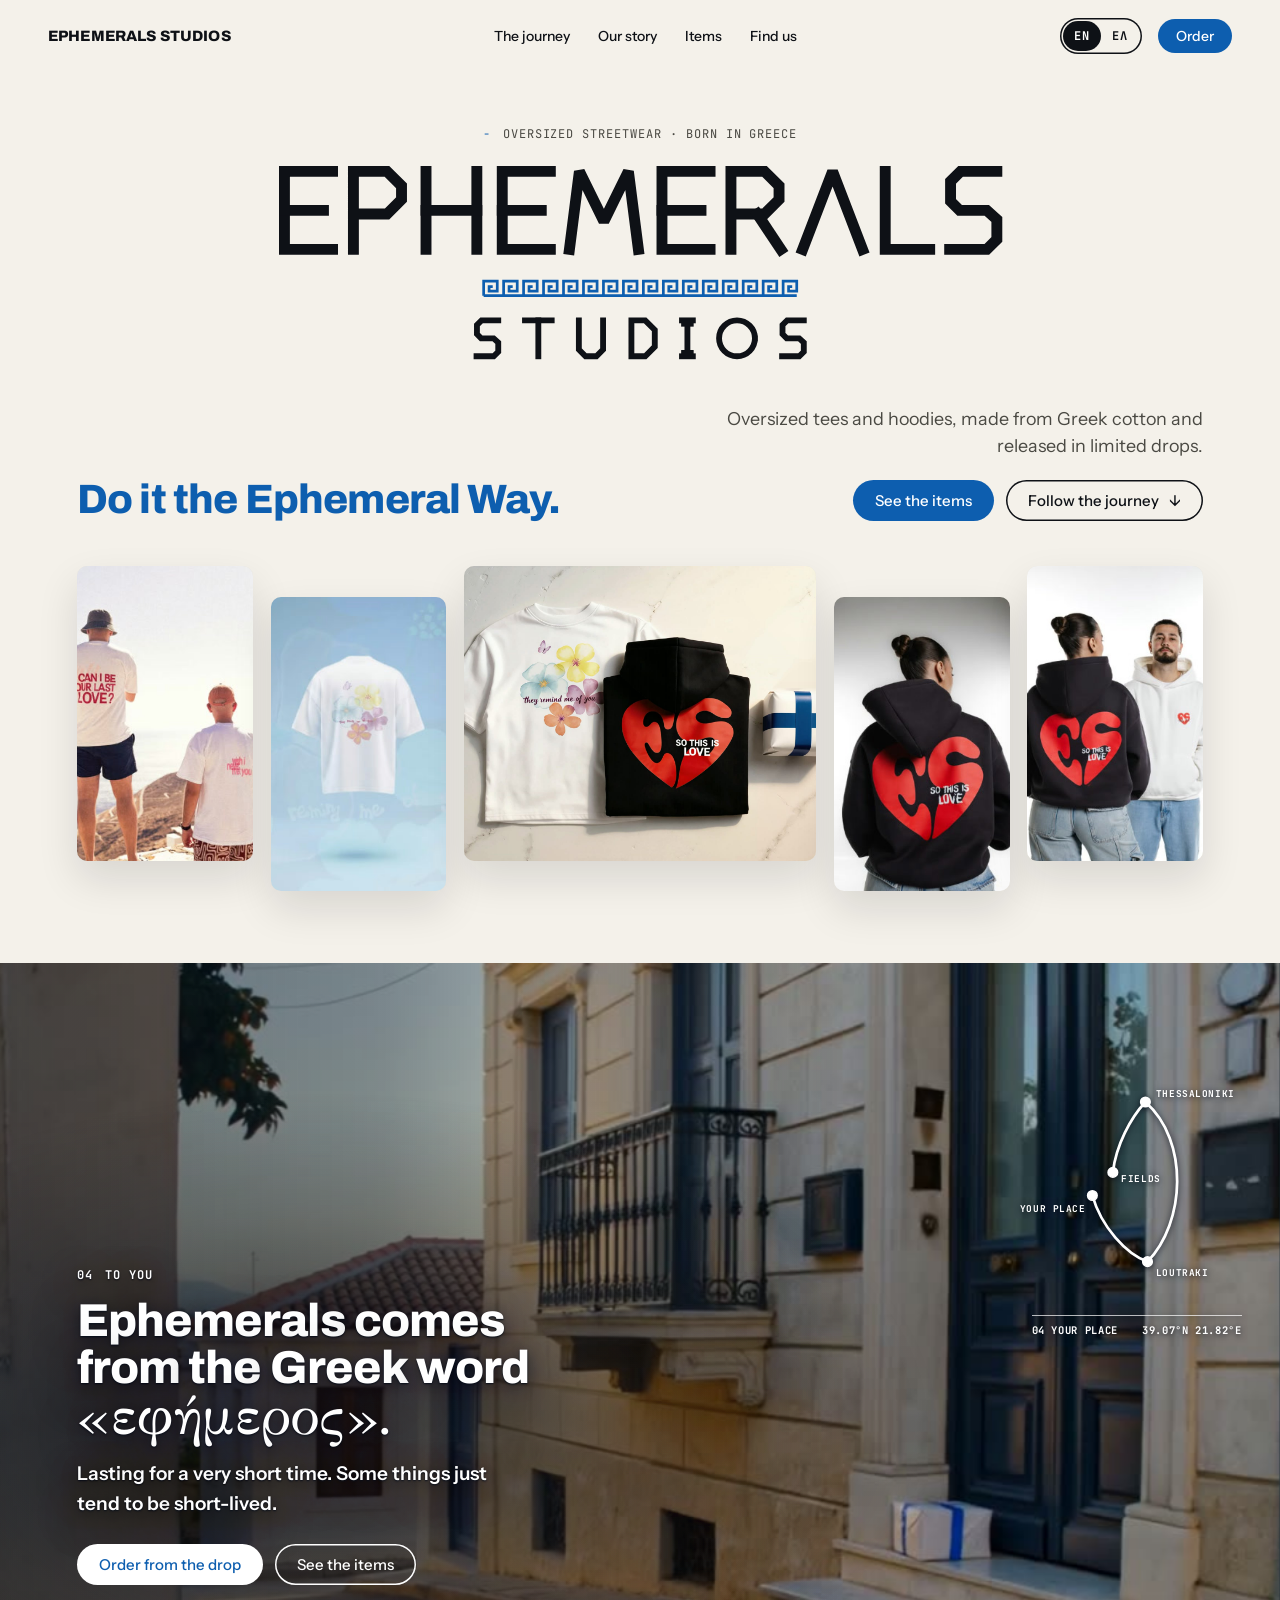
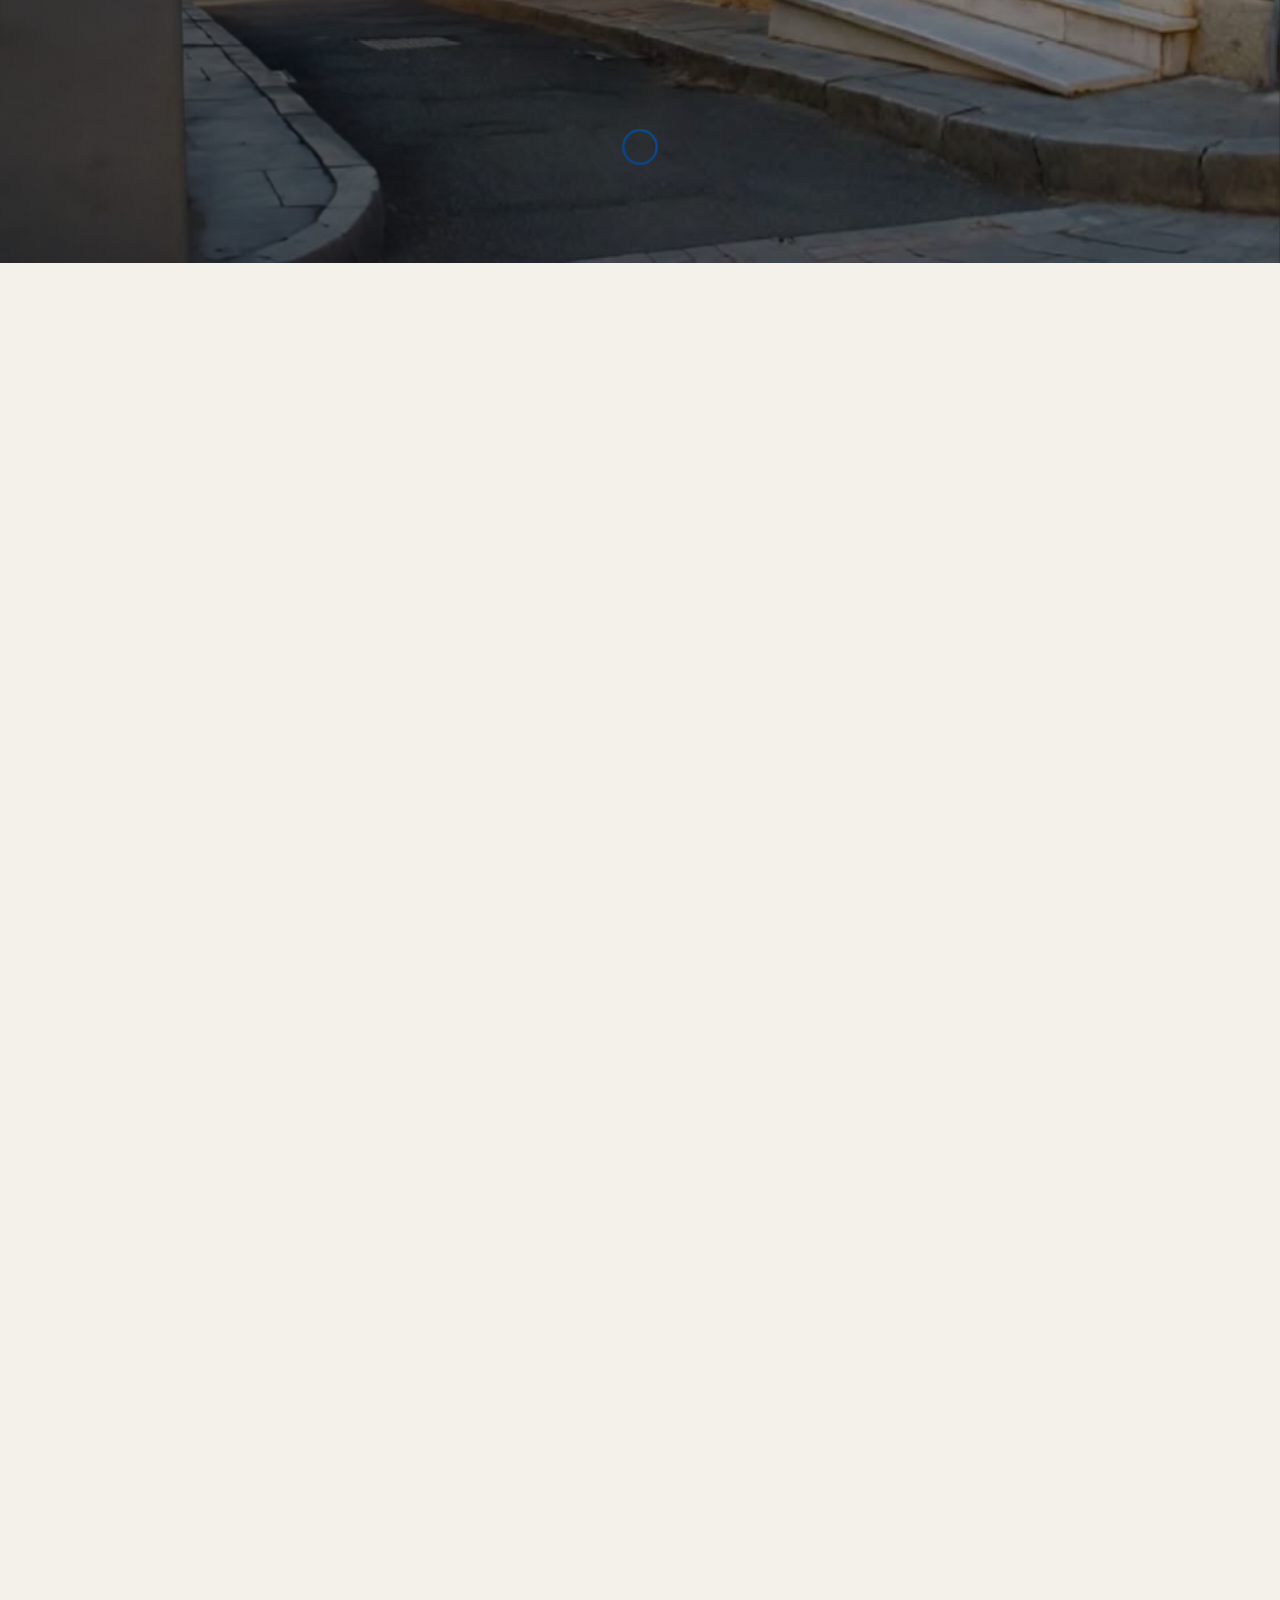
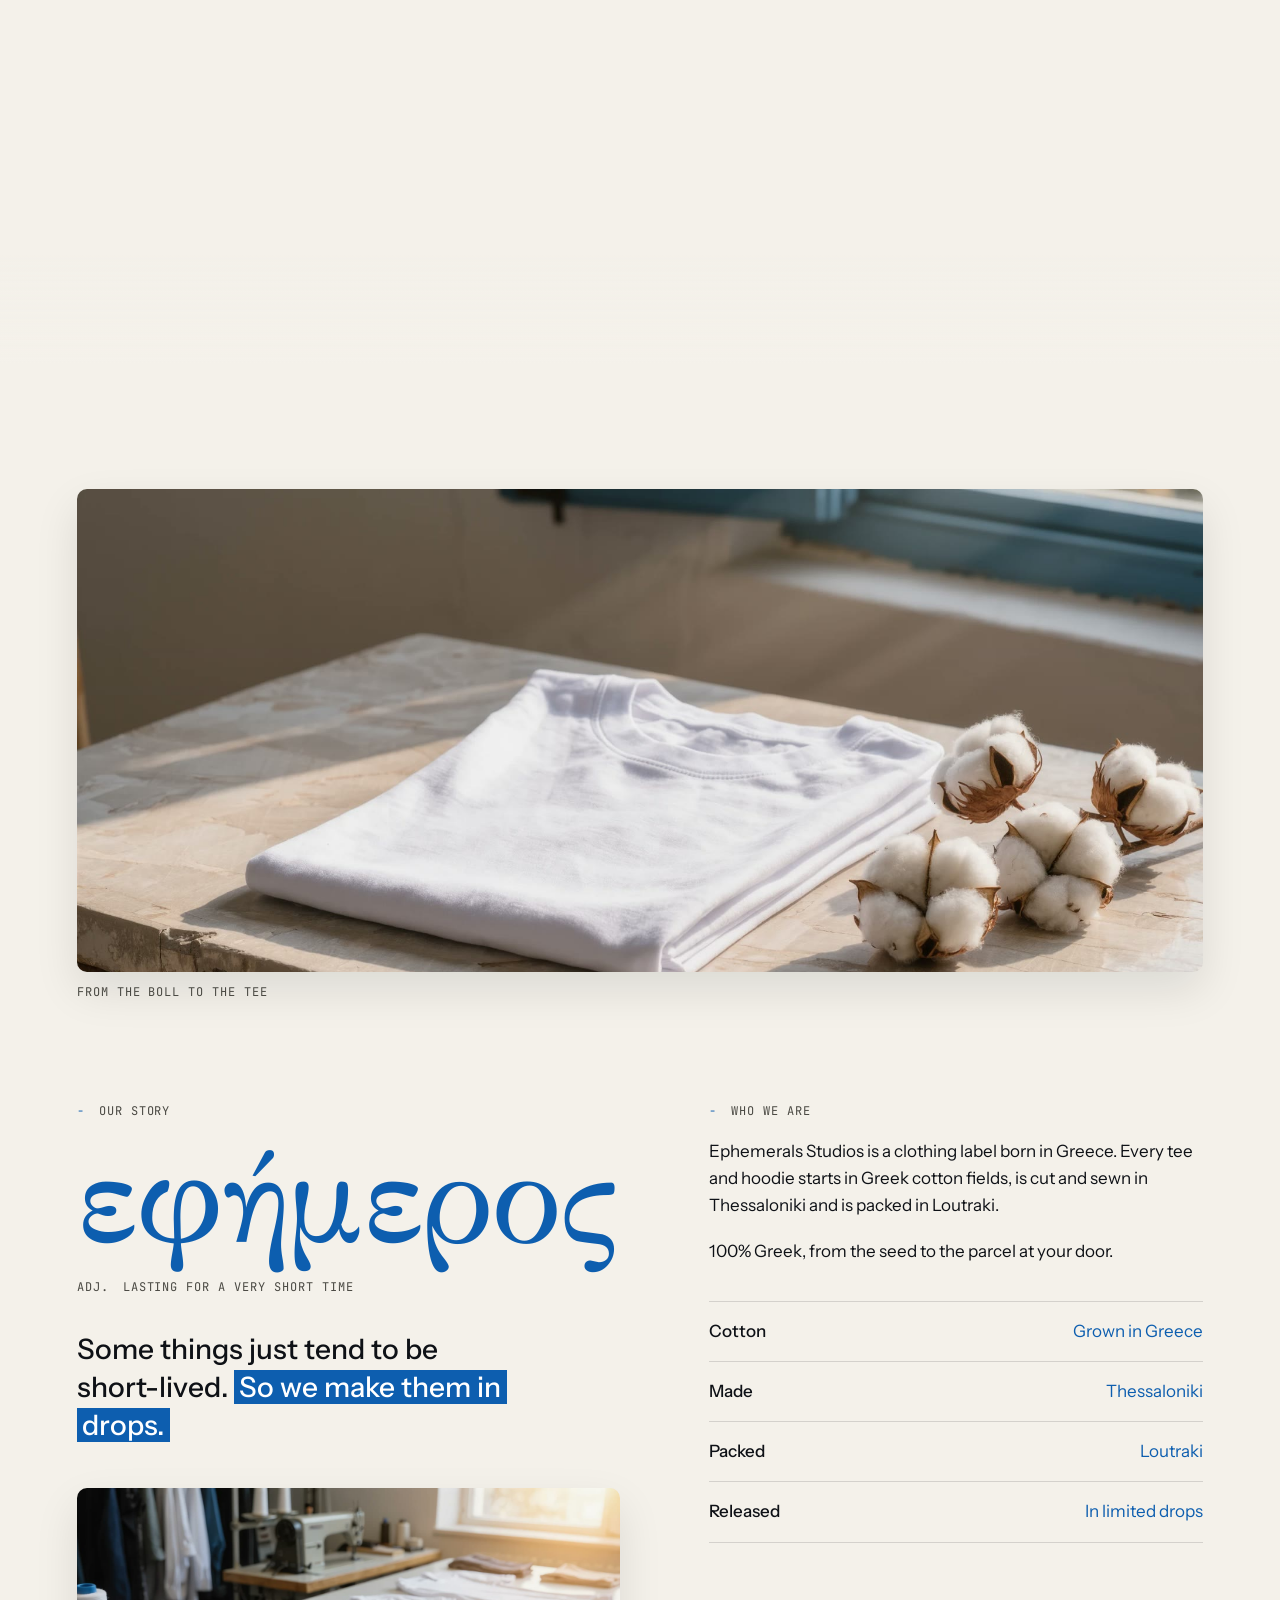
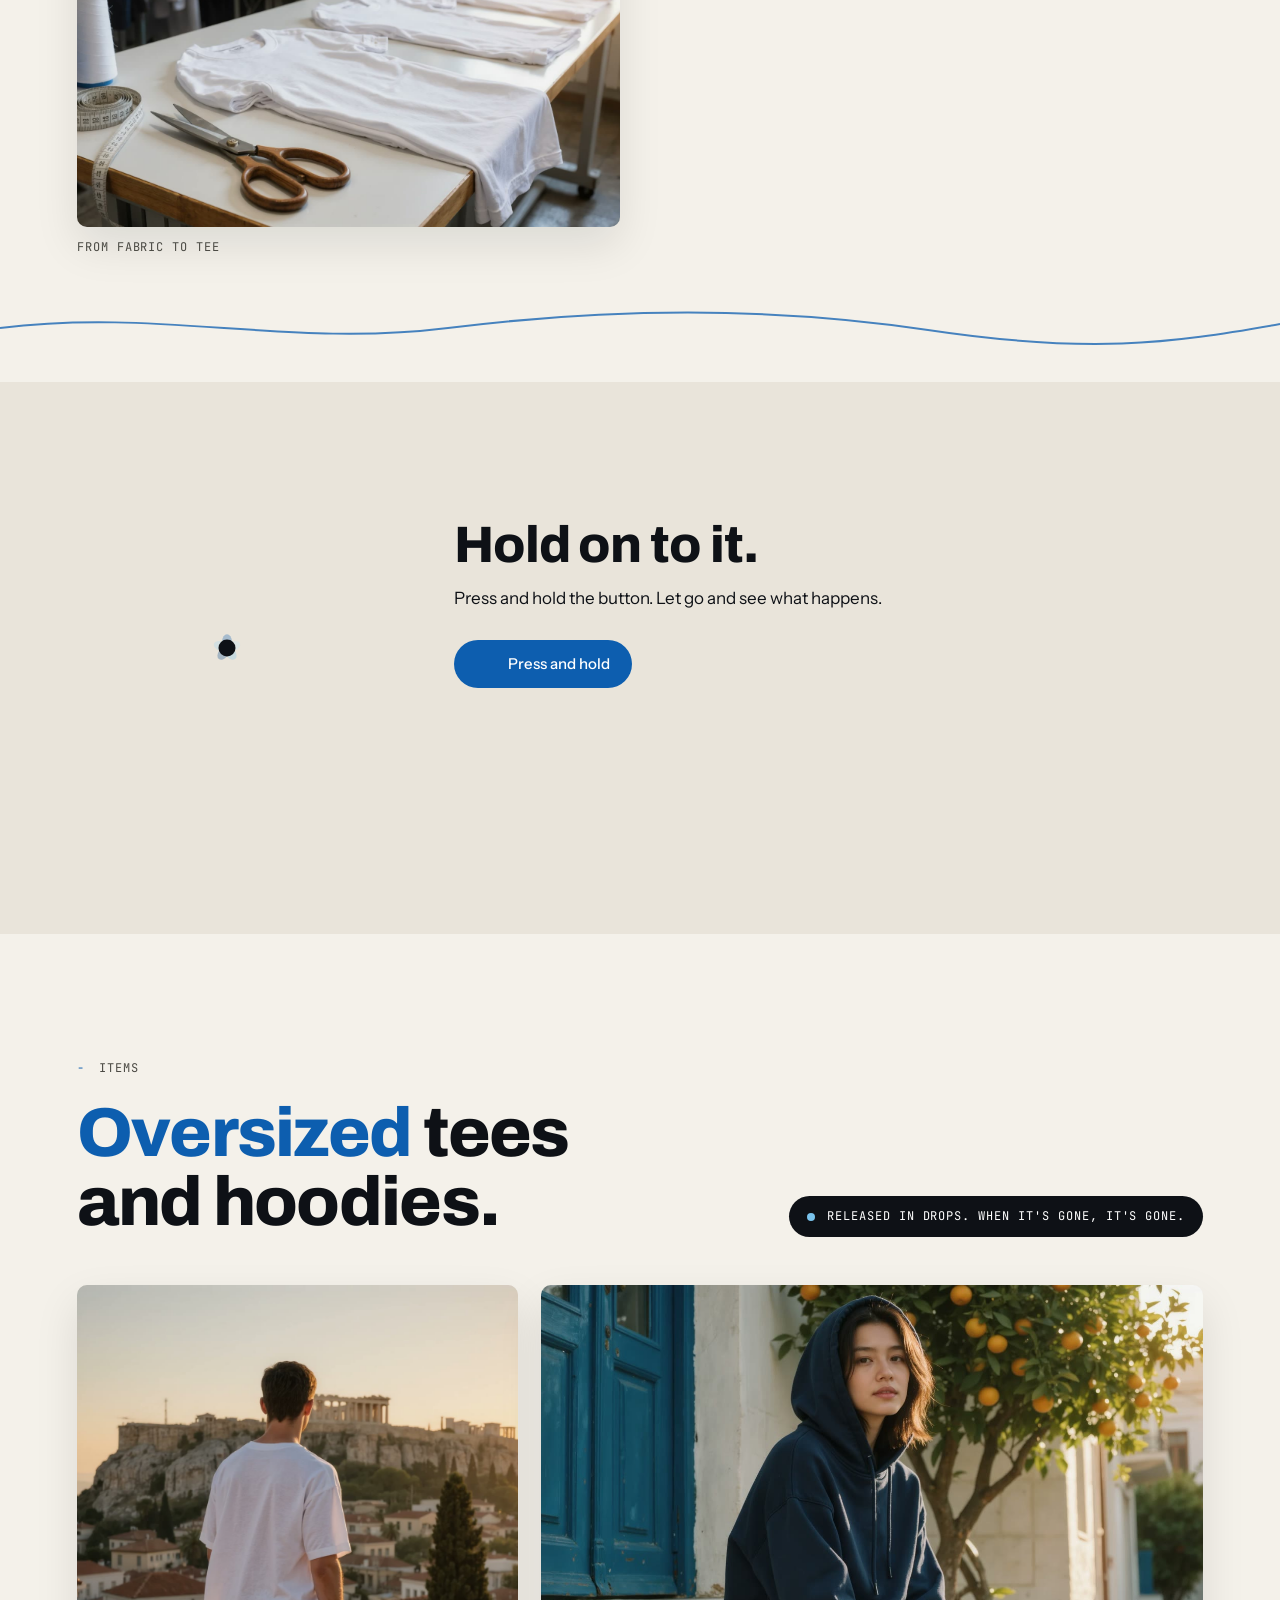
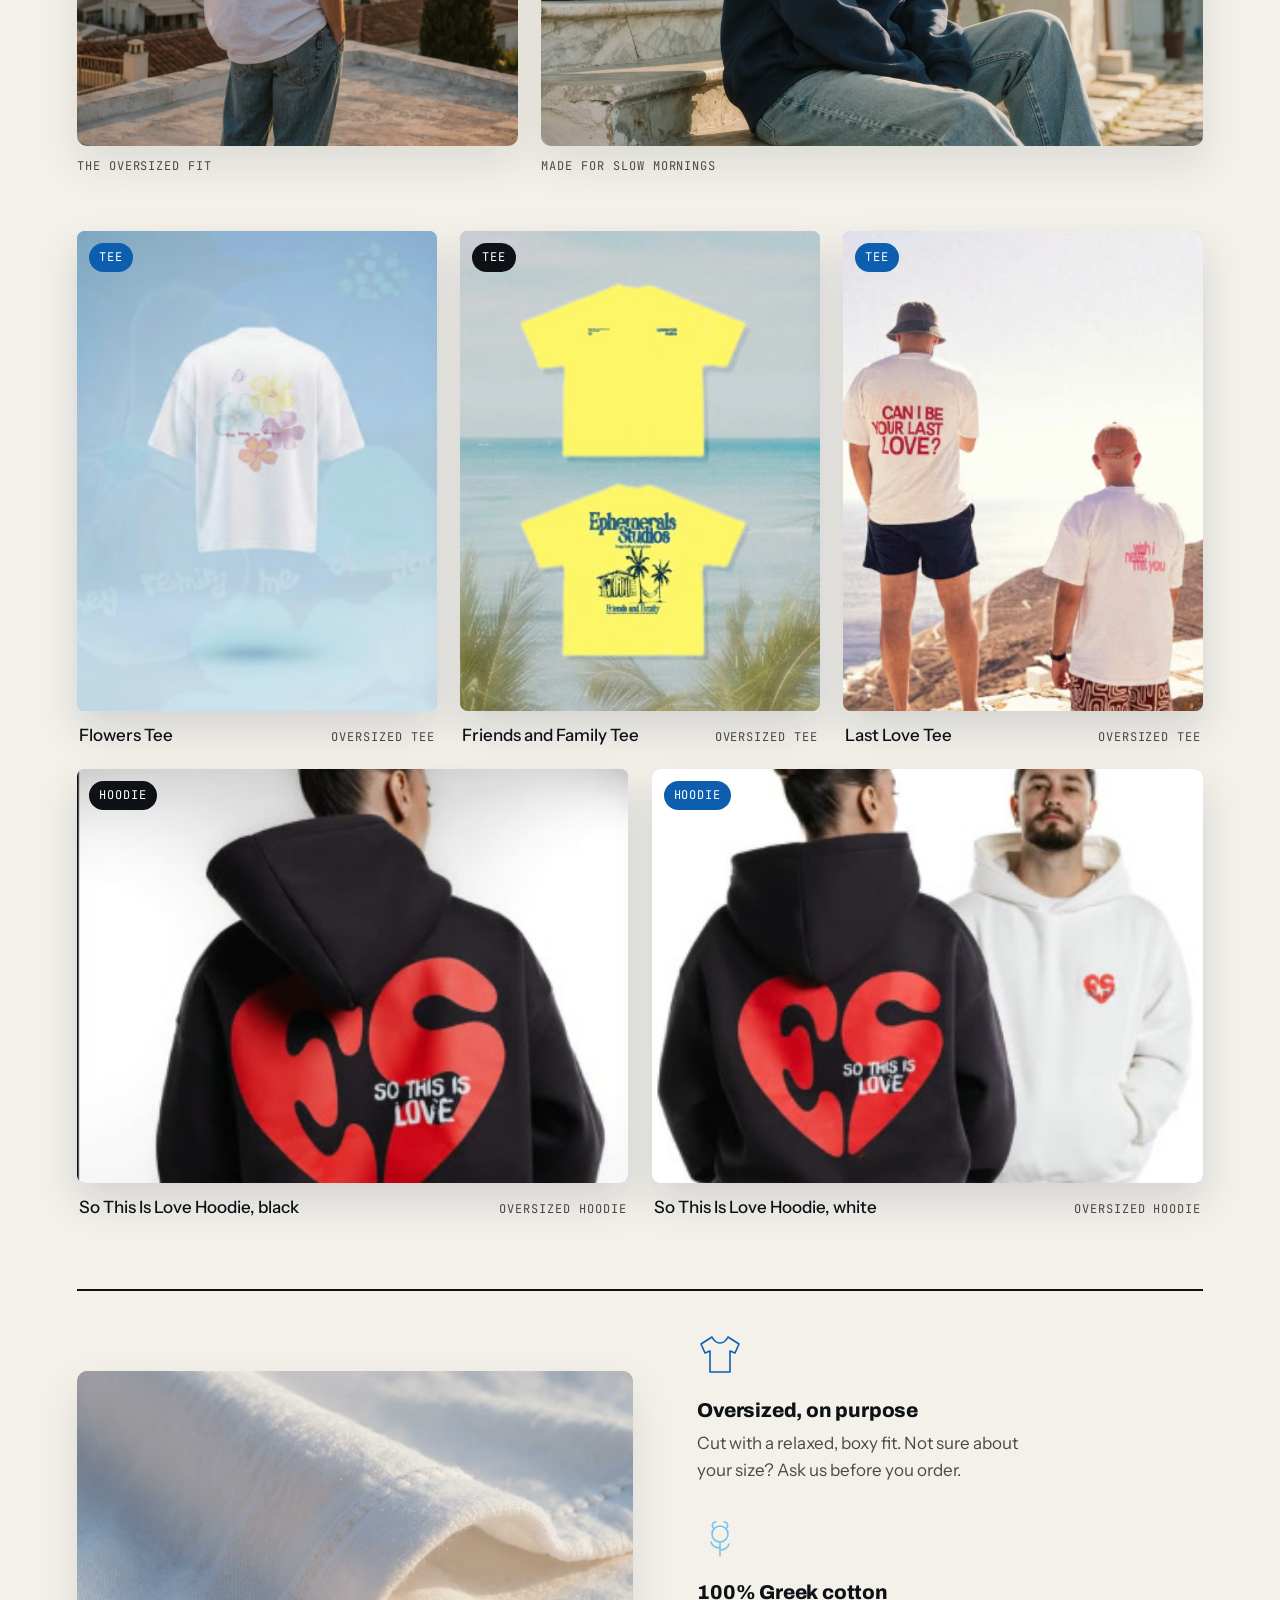
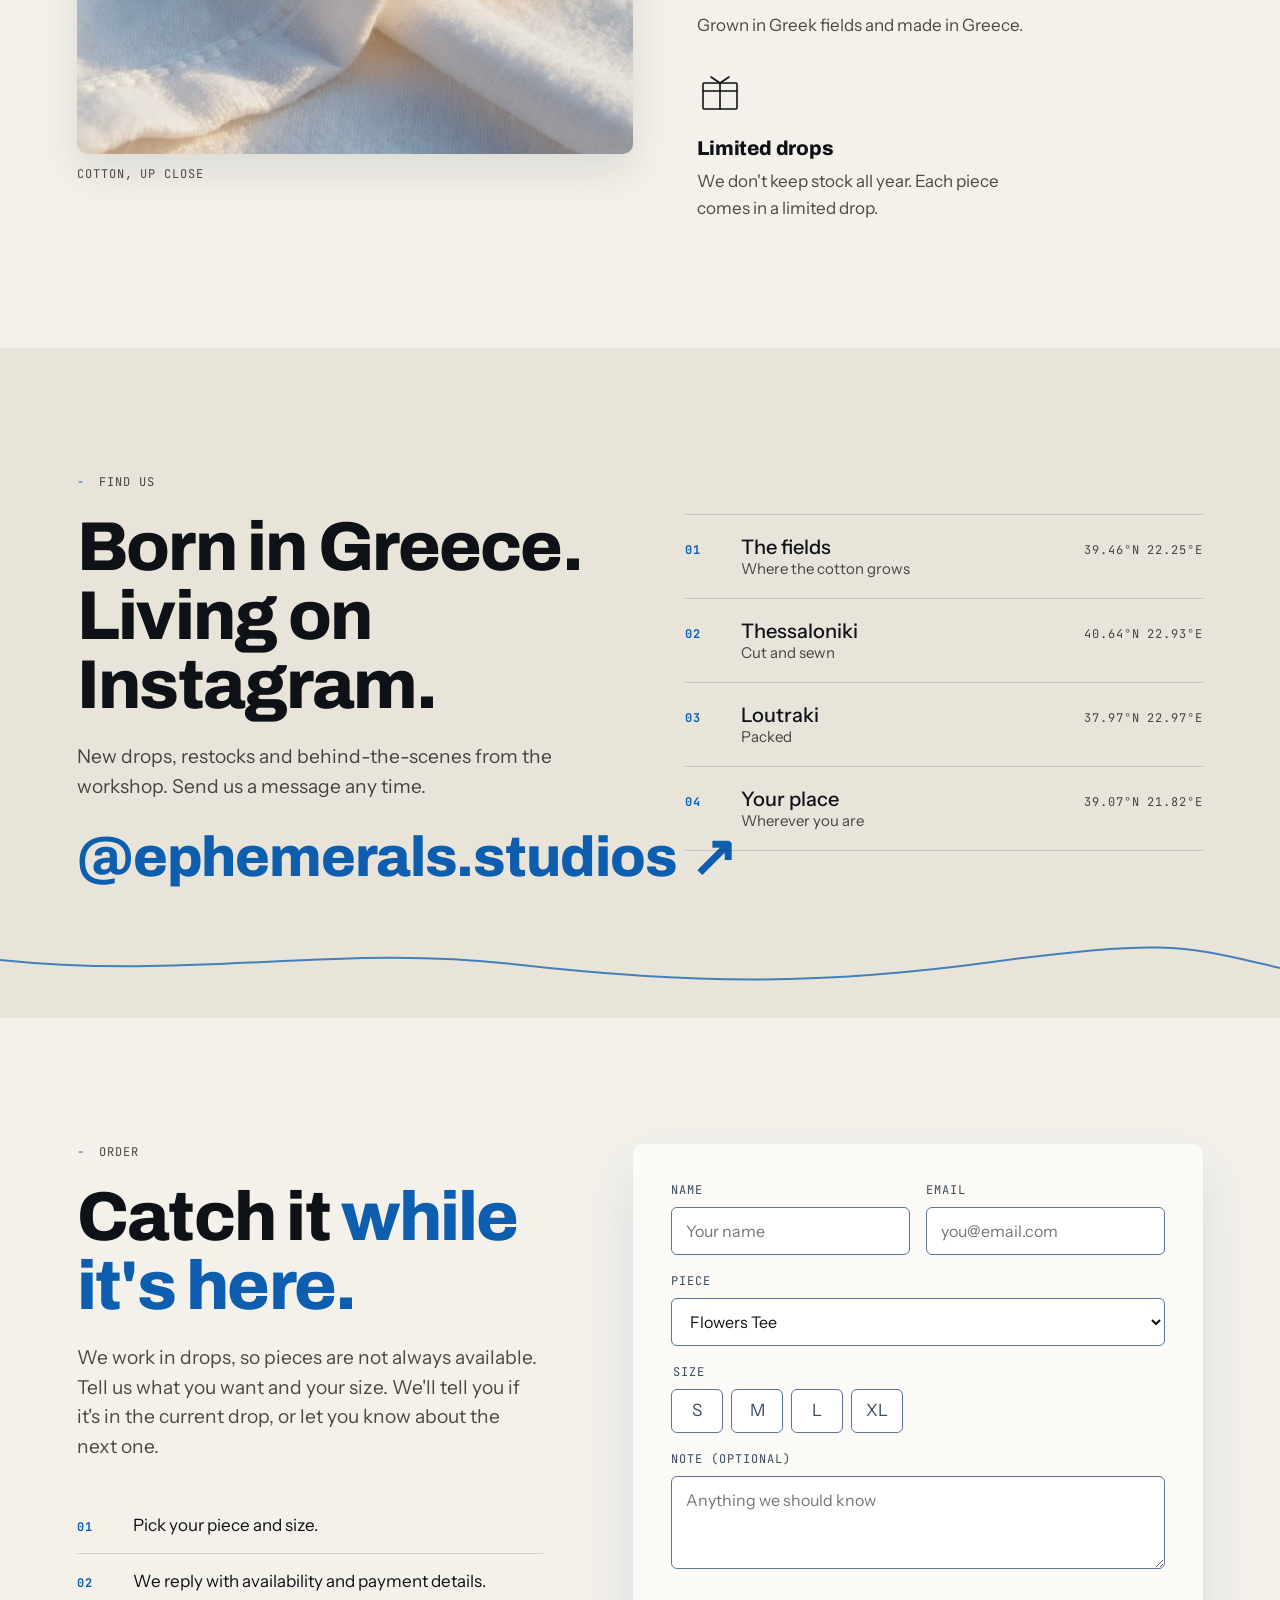
==== commit f45e954b: "Smoother scroll on laptops and Macs: every video frame is a keyframe, lighter effects - Journey vide" ====
--- a/index.html
+++ b/index.html
@@ -68,7 +68,7 @@
 
 /* ---------- the environment: one fixed layer behind everything ---------- */
 .env{position:fixed;inset:0;z-index:-1;pointer-events:none;overflow:hidden}
-.env i{position:absolute;border-radius:50%;filter:blur(80px);opacity:.6;will-change:transform}
+.env i{position:absolute;border-radius:50%;opacity:.6;will-change:transform}
 .env .sun{width:60vmax;height:60vmax;left:45%;top:-25%;background:radial-gradient(circle,#FFFFFF 0%,rgba(255,255,255,0) 70%);animation:envA 90s var(--ease-io) infinite alternate;animation-delay:-20s}
 .env .sea{width:70vmax;height:70vmax;left:-25%;top:40%;background:radial-gradient(circle,#8FD0F2 0%,rgba(143,208,242,0) 70%);animation:envB 110s var(--ease-io) infinite alternate;animation-delay:-45s}
 .env::after{content:"";position:absolute;inset:0;opacity:.06;background-image:url("data:image/svg+xml,%3Csvg xmlns='http://www.w3.org/2000/svg' width='160' height='160'%3E%3Cfilter id='n'%3E%3CfeTurbulence type='fractalNoise' baseFrequency='.9' numOctaves='2' stitchTiles='stitch'/%3E%3C/filter%3E%3Crect width='100%25' height='100%25' filter='url(%23n)'/%3E%3C/svg%3E")}
@@ -77,7 +77,7 @@
 
 /* ---------- nav ---------- */
 .nav{position:fixed;top:0;left:0;right:0;z-index:50;display:flex;align-items:center;justify-content:space-between;gap:24px;padding:18px clamp(16px,4vw,48px);color:var(--ink);transition:background .5s var(--ease-out),color .5s var(--ease-out)}
-.nav.solid{background:rgba(244,241,234,.94);backdrop-filter:blur(12px);color:var(--ink);box-shadow:0 1px 0 var(--line)}
+.nav.solid{background:rgba(244,241,234,.97);color:var(--ink);box-shadow:0 1px 0 var(--line)}
 .wordmark{font:800 15px/1 var(--f-display);letter-spacing:.01em;text-decoration:none;white-space:nowrap}
 .nav ul{display:flex;align-items:baseline;gap:28px;list-style:none;margin:0;padding:0}
 .nav a.lk{font:500 14px/1 var(--f-body);text-decoration:none;position:relative}
@@ -167,7 +167,7 @@
 .chapter{position:absolute;inset:0}
 /* while the video streams in, each chapter shows a still frame from its own real clip (never anything drawn);
    once the video is ready the stills step aside, and if it never arrives the journey still works with them */
-.still{position:absolute;inset:0;width:100%;height:100%;object-fit:cover;opacity:0;will-change:opacity}
+.still{position:absolute;inset:0;width:100%;height:100%;object-fit:cover;opacity:0}
 .chapter:first-child .still{opacity:1}
 .chapter:last-child .still{object-position:72% 50%}
 #hero-video{position:absolute;inset:0;width:100%;height:100%;object-fit:cover;opacity:0;transform:translateZ(0);transition:opacity .6s var(--ease-out);pointer-events:none}
@@ -181,15 +181,15 @@
 /* legibility base: a soft shade on the left and bottom so white words always read over bright sky */
 .stage{--tshadow:0 1px 2px rgba(5,12,24,.9),0 3px 14px rgba(5,12,24,.55),0 10px 44px rgba(5,12,24,.5)}
 .scrim{position:absolute;inset:0;pointer-events:none;background:linear-gradient(90deg,rgba(6,16,30,.55) 0%,rgba(6,16,30,.42) 30%,rgba(6,16,30,.16) 50%,rgba(6,16,30,0) 66%),linear-gradient(0deg,rgba(6,16,30,.28) 0%,rgba(6,16,30,0) 30%)}
-.flash{position:absolute;inset:0;pointer-events:none;background:radial-gradient(ellipse 80% 70% at 62% 45%,#FFFFFF 0%,rgba(240,248,253,.9) 45%,rgba(191,227,247,.65) 100%);opacity:0}
+.flash{position:absolute;inset:0;pointer-events:none;background:radial-gradient(ellipse 80% 70% at 62% 45%,#FFFFFF 0%,rgba(240,248,253,.9) 45%,rgba(191,227,247,.65) 100%);opacity:0;will-change:opacity}
 .fibers{position:absolute;inset:0;pointer-events:none}
 .fibers b{position:absolute;width:5px;height:5px;border-radius:50%;background:#fff;box-shadow:0 0 6px 2px rgba(255,255,255,.8);opacity:0;animation:fiber 18s linear infinite;animation-play-state:paused}
 .stage.live .fibers b{animation-play-state:running}
 @keyframes fiber{0%{transform:translate(0,0);opacity:0}12%{opacity:.75}85%{opacity:.5}100%{transform:translate(18vw,-46vh);opacity:0}}
 
 /* captions: no boxes, just bold white words over the footage, each with its own soft shade behind */
-.band{position:absolute;left:clamp(16px,6vw,96px);top:50%;transform:translateY(-46%);width:min(560px,calc(100vw - 32px));opacity:0;--k:0;color:#fff;--fg:#fff;text-shadow:var(--tshadow);isolation:isolate}
-.band::before{content:"";position:absolute;inset:-55% -60% -55% -45%;z-index:-1;pointer-events:none;opacity:calc(.7 + .3*var(--k));background:radial-gradient(ellipse 50% 50% at 42% 50%,rgba(6,16,30,.58) 0%,rgba(6,16,30,.48) 32%,rgba(6,16,30,.2) 64%,rgba(6,16,30,0) 100%)}
+.band{position:absolute;left:clamp(16px,6vw,96px);top:50%;transform:translateY(-46%);width:min(560px,calc(100vw - 32px));opacity:0;--k:0;color:#fff;--fg:#fff;text-shadow:var(--tshadow);isolation:isolate;will-change:opacity}
+.band::before{content:"";position:absolute;inset:-55% -60% -55% -45%;z-index:-1;pointer-events:none;background:radial-gradient(ellipse 50% 50% at 42% 50%,rgba(6,16,30,.58) 0%,rgba(6,16,30,.48) 32%,rgba(6,16,30,.2) 64%,rgba(6,16,30,0) 100%)}
 .band.b1{opacity:1}
 .band .panel{position:relative}
 .band .kick{display:flex;align-items:baseline;gap:12px;color:#fff;font-weight:700;margin:0 0 14px;opacity:var(--k)}
@@ -214,7 +214,7 @@
 .band.settle .row{--kb:clamp(0,(var(--k) - .78)*5,1);opacity:var(--kb);transform:translateY(calc((1 - var(--kb))*12px));display:flex;flex-wrap:wrap;gap:12px;margin-top:24px}
 
 /* the route map: no box, white lines and labels drawn straight over the footage */
-.route{position:absolute;right:clamp(16px,3vw,40px);top:96px;width:210px;color:#fff;filter:drop-shadow(0 1px 2px rgba(5,12,24,.85)) drop-shadow(0 4px 14px rgba(5,12,24,.45))}
+.route{position:absolute;right:clamp(16px,3vw,40px);top:96px;width:210px;color:#fff;filter:drop-shadow(0 1px 3px rgba(5,12,24,.9))}
 .route svg{display:block;width:100%;height:auto;overflow:visible}
 .route .trail-bg{fill:none;stroke:rgba(255,255,255,.75);stroke-width:1.3;stroke-dasharray:2 4}
 .route .trail{fill:none;stroke:#fff;stroke-width:2.6;stroke-linecap:round;stroke-dasharray:1;stroke-dashoffset:1}
@@ -776,7 +776,7 @@
 const TALL = matchMedia('(orientation: portrait)').matches;
 const VIDEO_URL = TALL ? 'assets/hero-journey-mobile.mp4' : 'assets/hero-journey.mp4';
 const POSTER_URL = TALL ? 'assets/hero-journey-mobile-poster.jpg' : 'assets/hero-journey-poster.jpg';
-const VIDEO_BYTES = TALL ? 2292768 : 8991188;
+const VIDEO_BYTES = TALL ? 5371281 : 14513278;   // every frame is a keyframe, so seeking never has to rebuild frames
 const SEGS = [0, 4.917, 9.708, 14.5];
 function videoTime(p) {
   const i = Math.min(3, Math.floor(p / .25));
@@ -795,7 +795,7 @@
 (function buildFibers() {
   const f = $('#fibers'), r = rng(21);
   let html = '';
-  for (let i = 0; i < 16; i++) {
+  for (let i = 0; i < 10; i++) {
     html += `<b style="left:${(r() * 90).toFixed(1)}%;top:${(40 + r() * 60).toFixed(1)}%;animation-duration:${(16 + r() * 14).toFixed(1)}s;animation-delay:-${(r() * 20).toFixed(1)}s;transform:scale(${(.5 + r() * .8).toFixed(2)})"></b>`;
   }
   f.innerHTML = html;
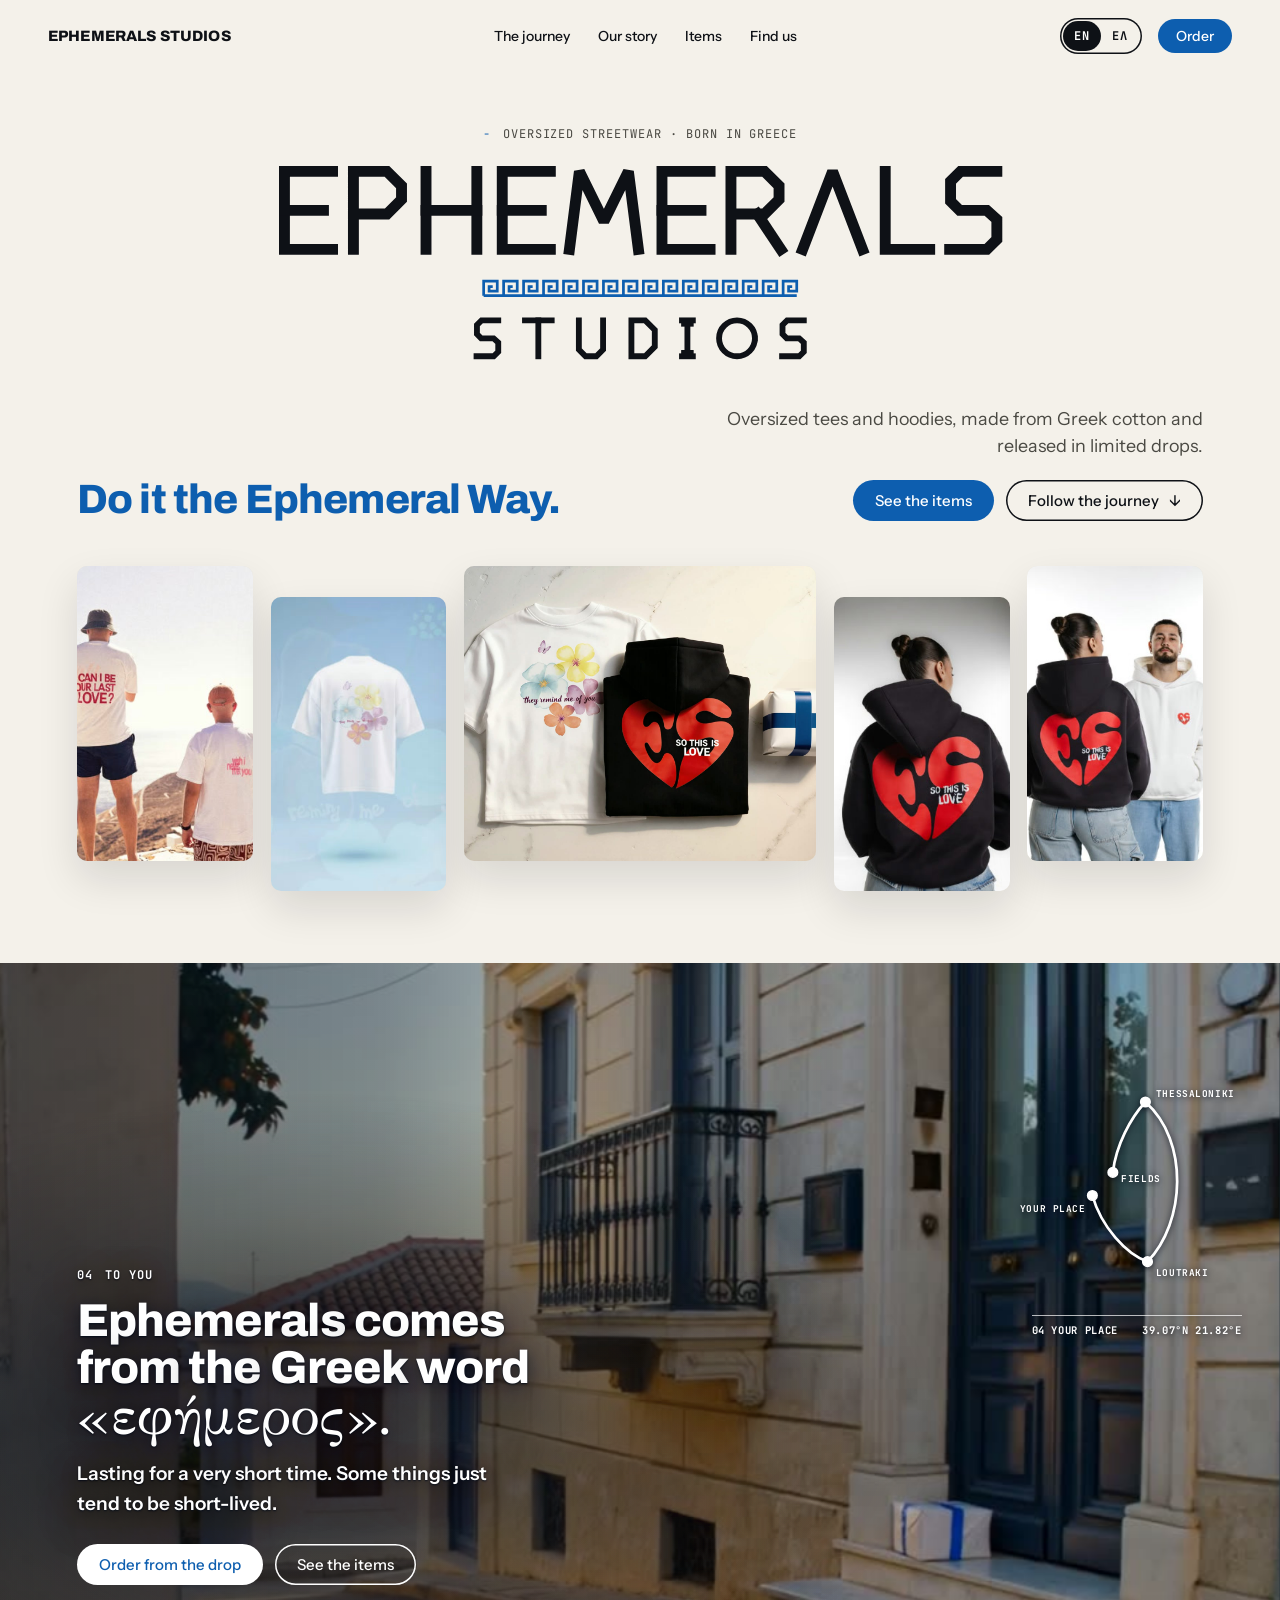
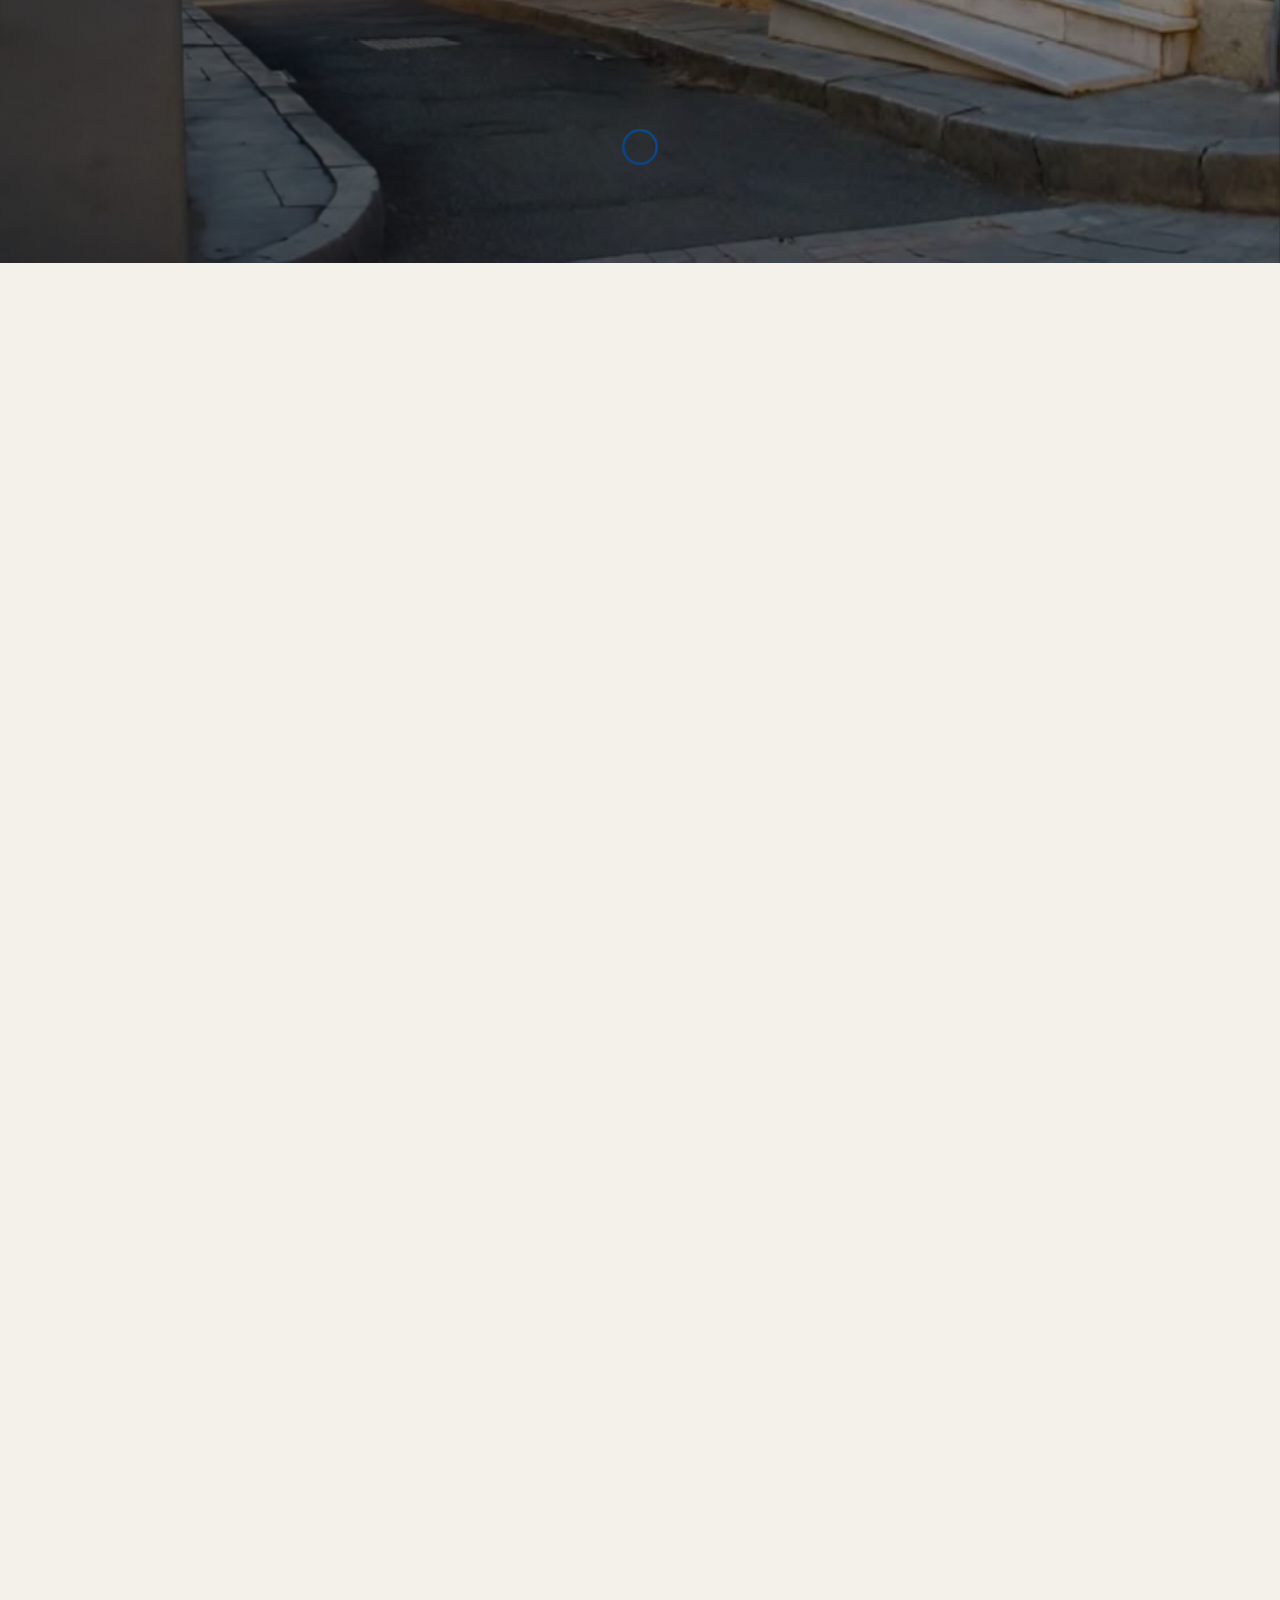
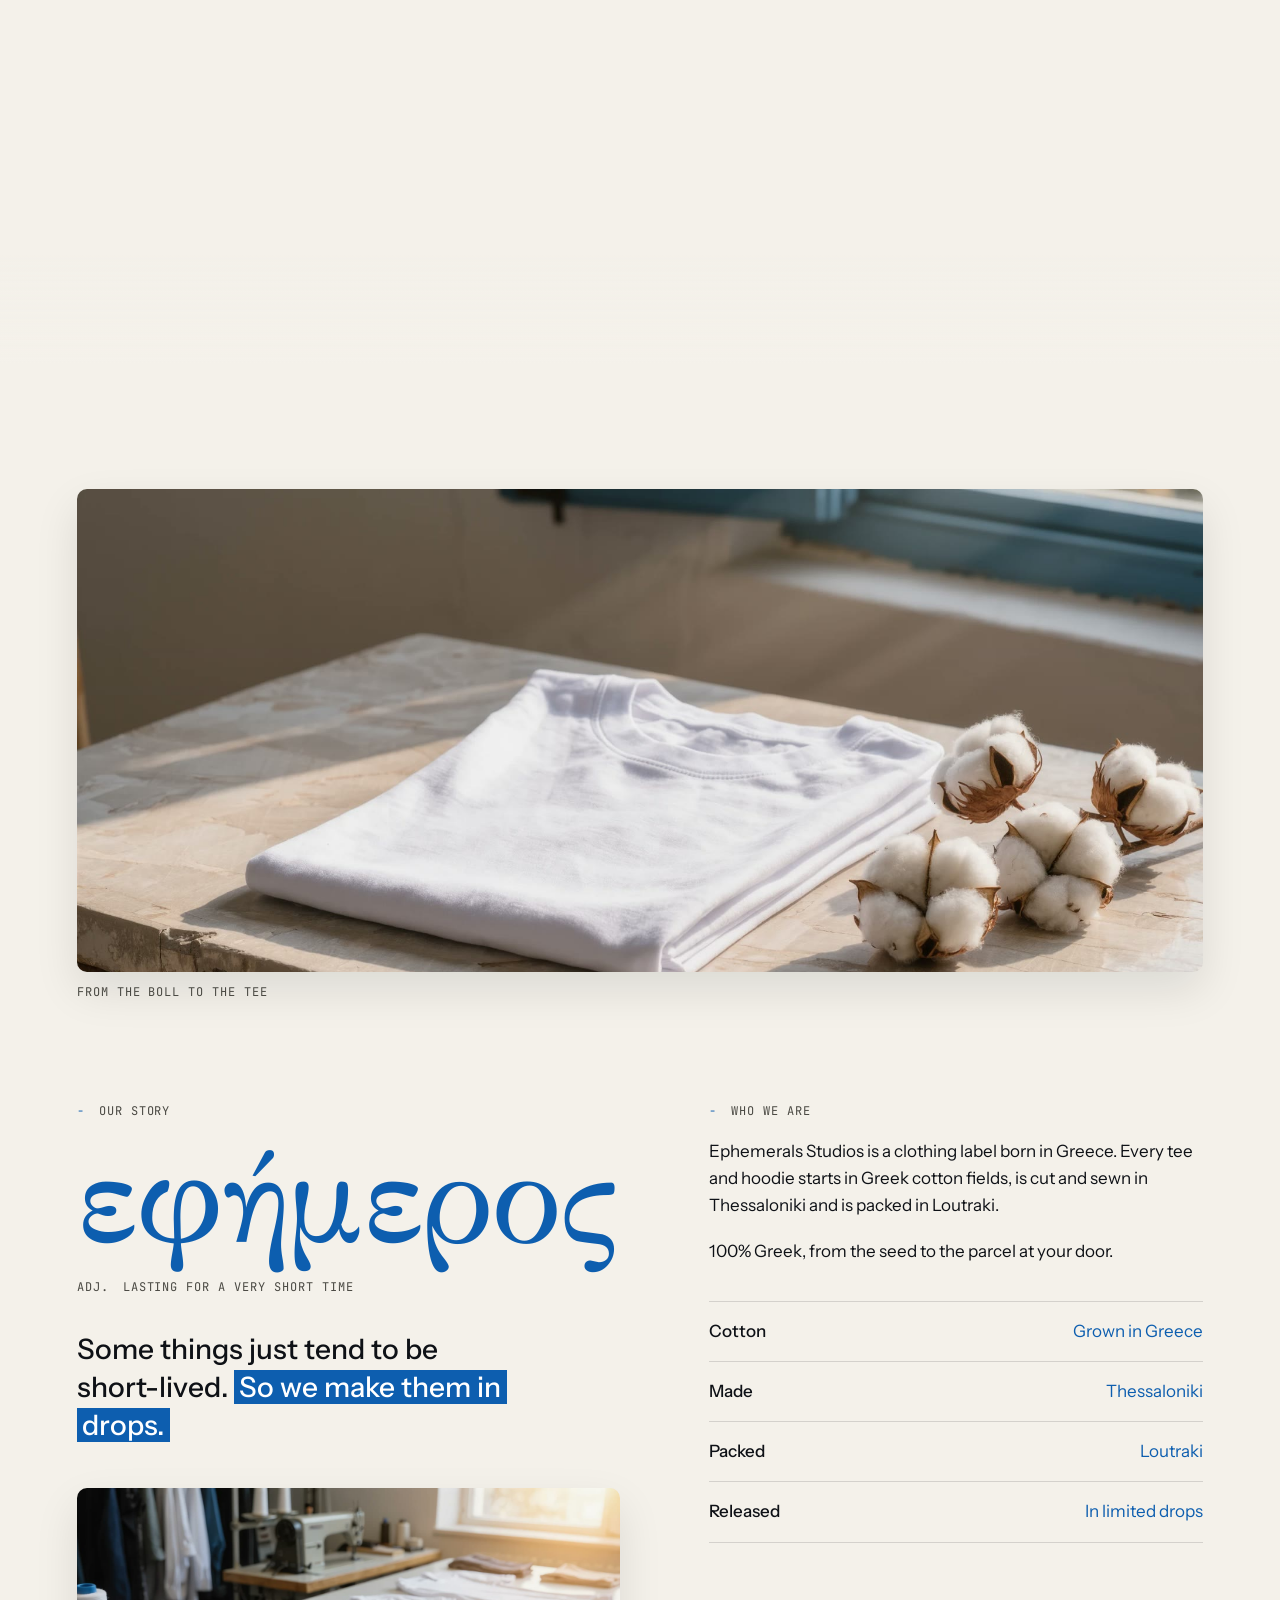
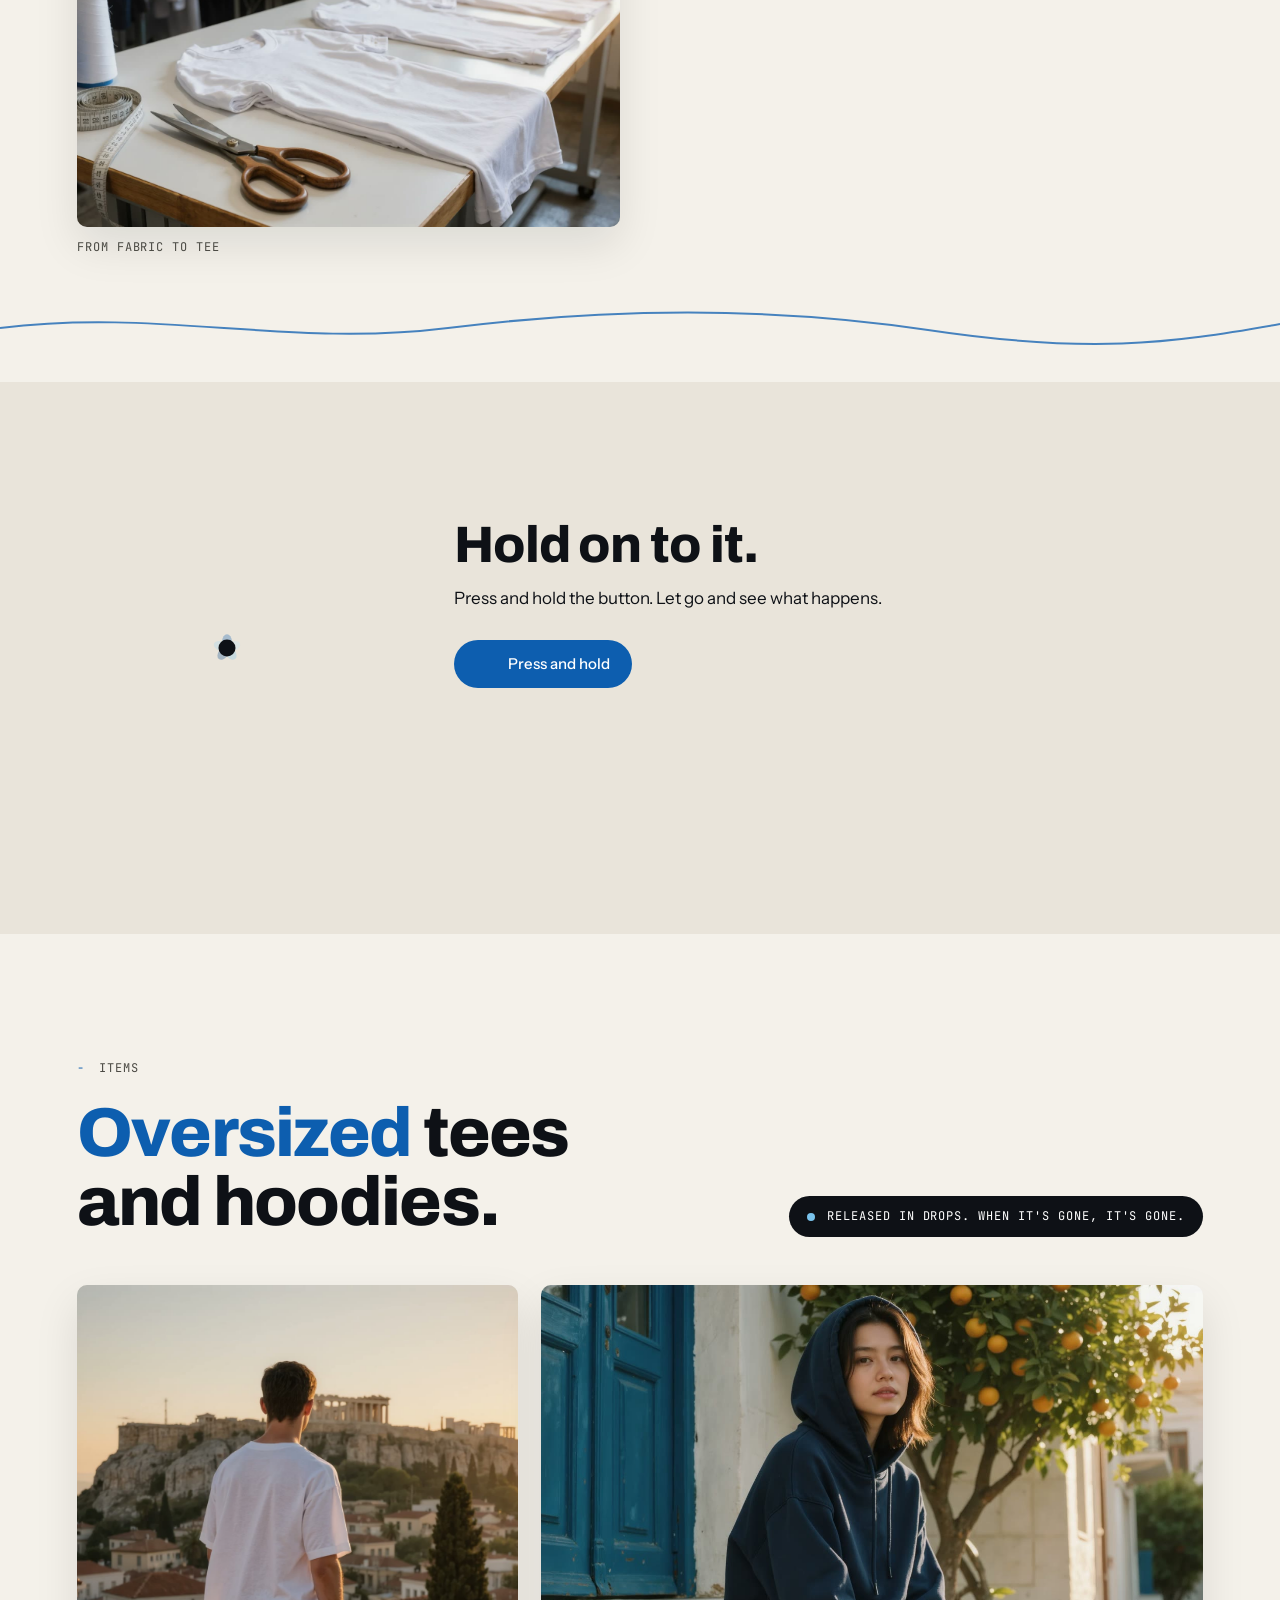
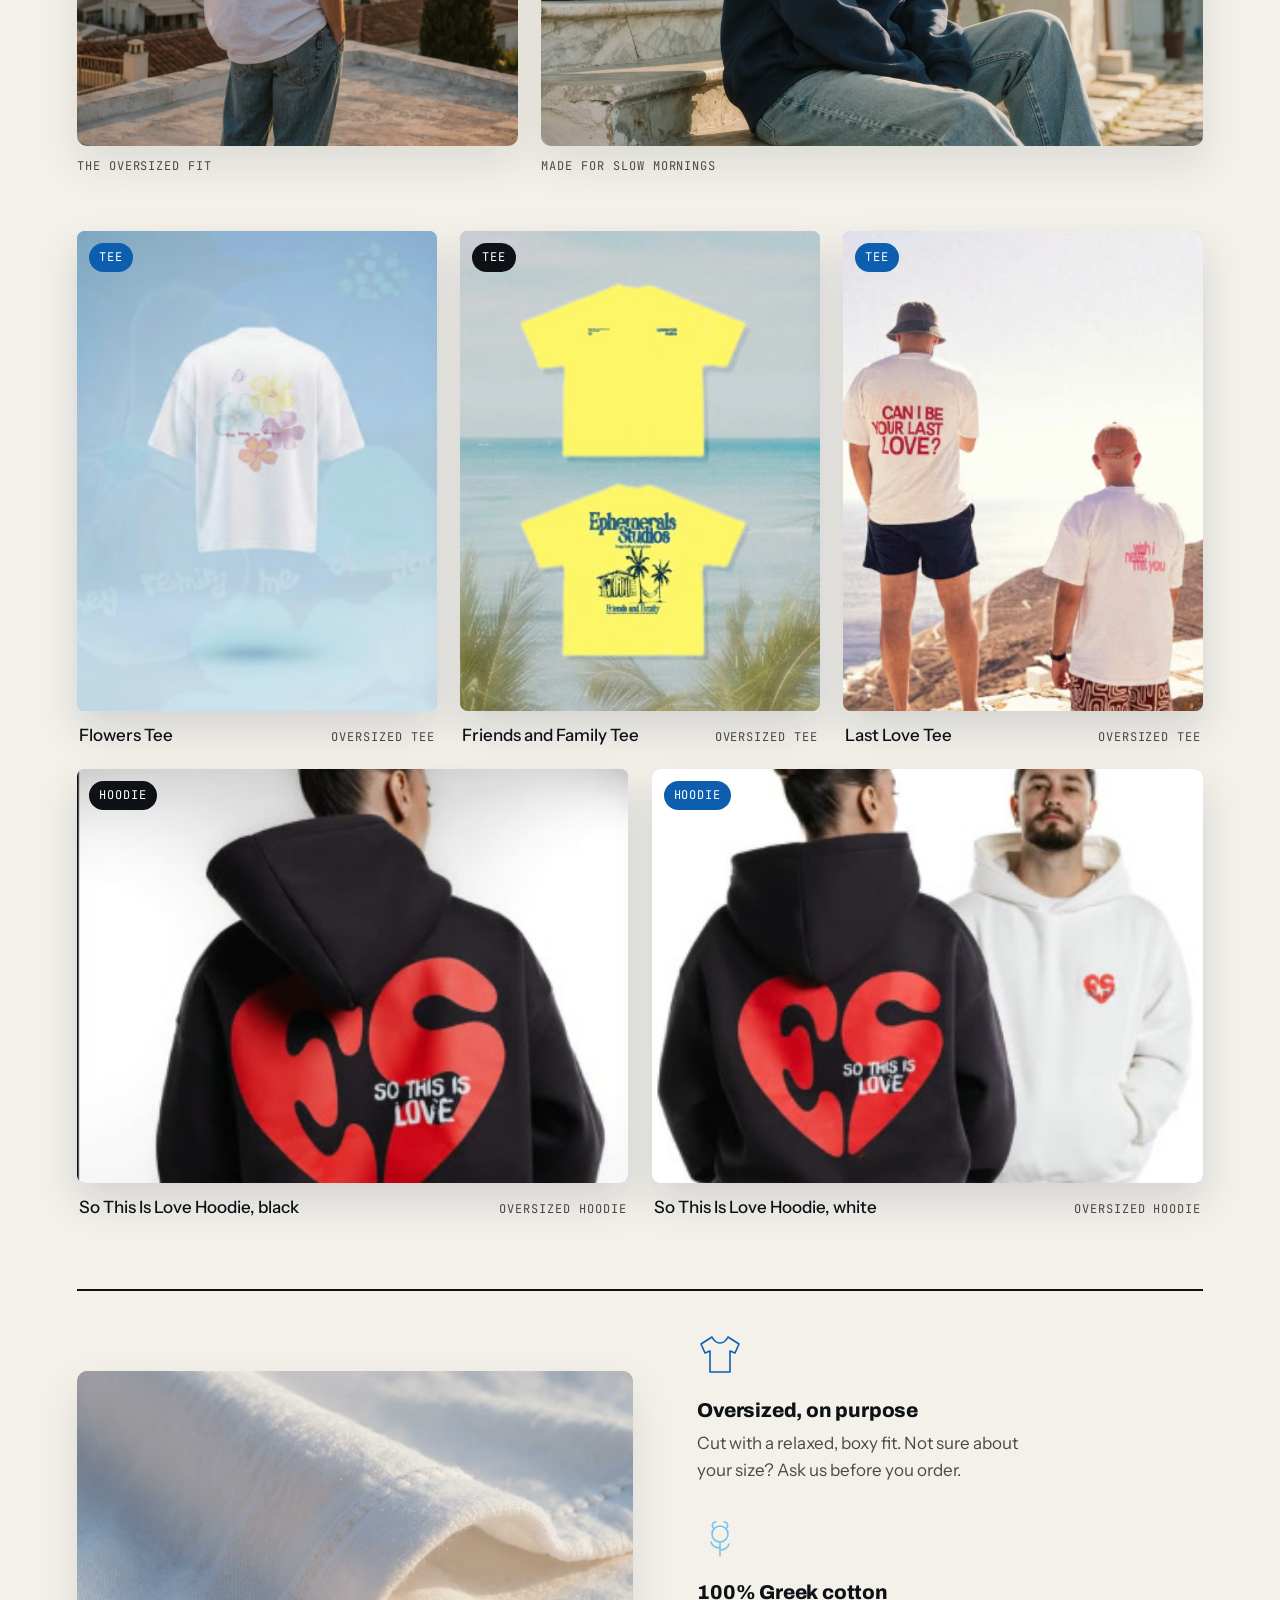
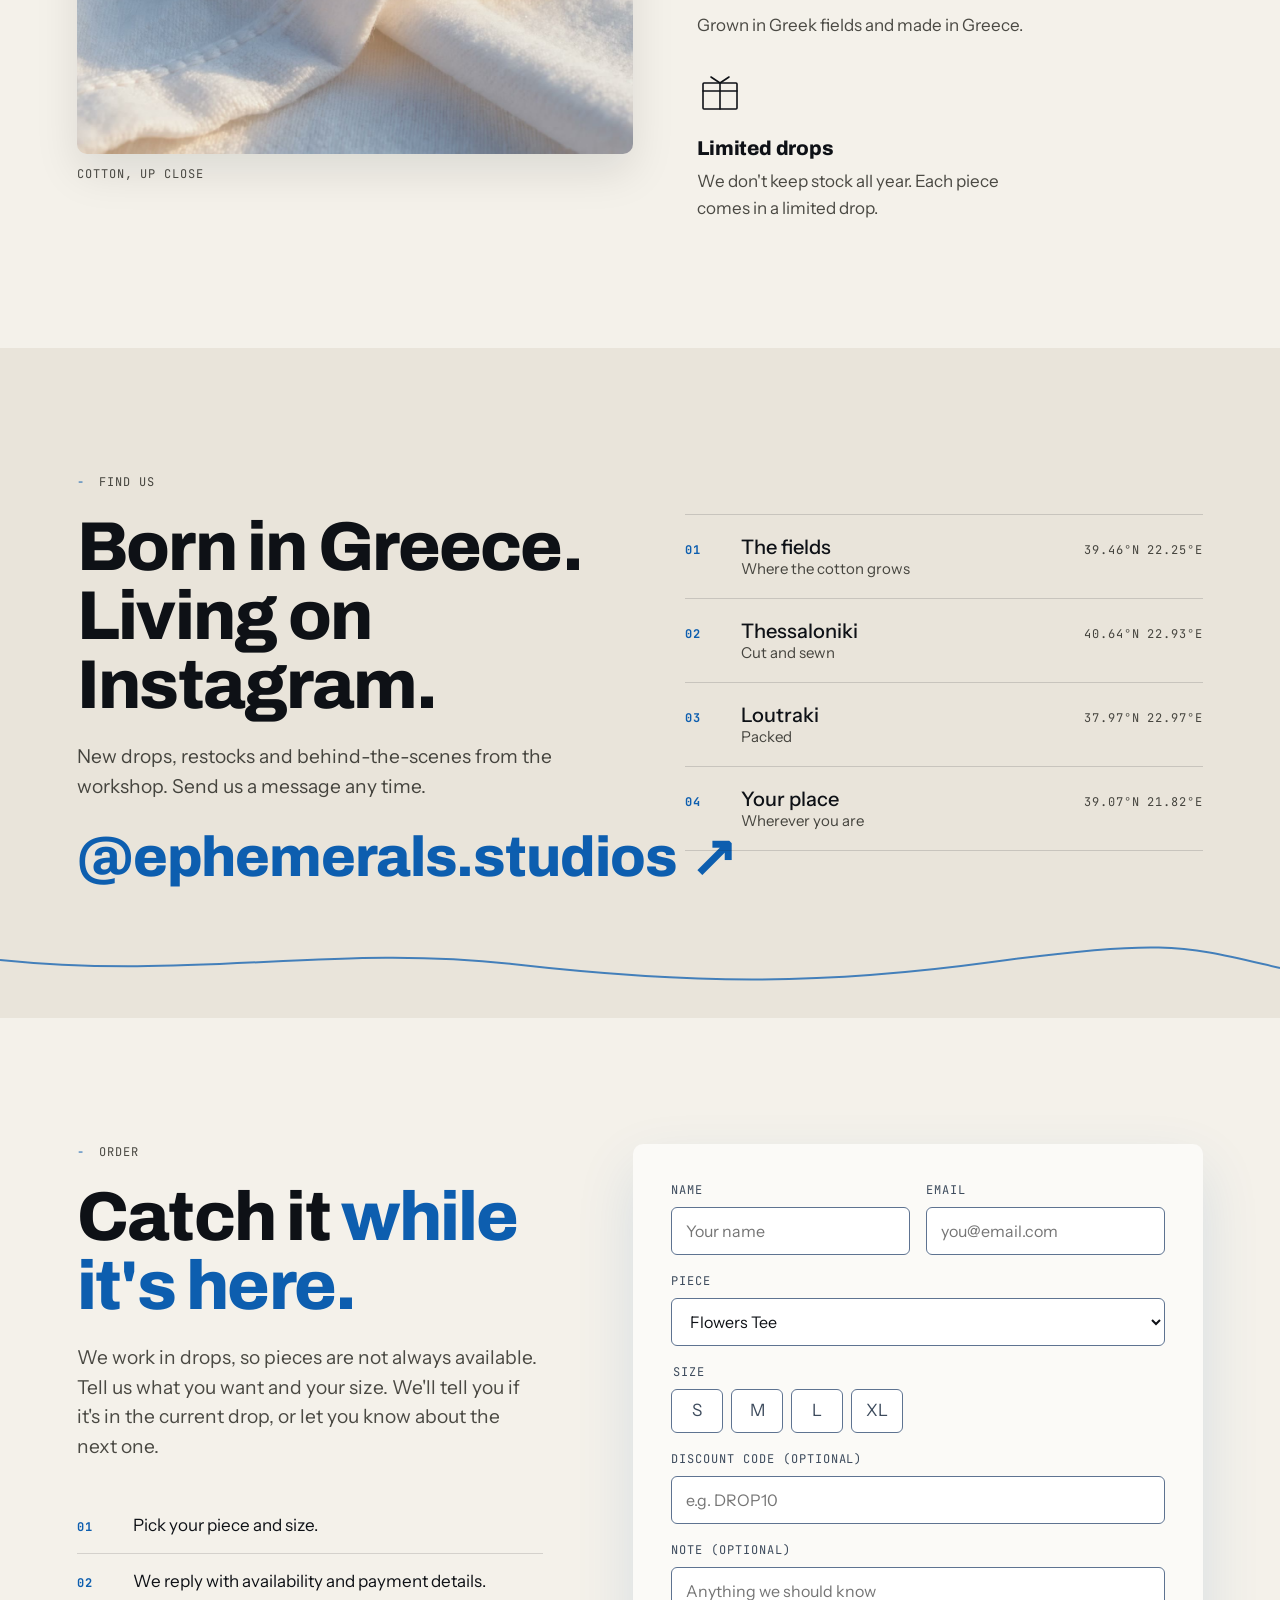
==== commit e4e7463a: "Order form: optional discount code field (EN and EL), listed in both privacy policies Co-Authored-By" ====
--- a/index.html
+++ b/index.html
@@ -713,6 +713,7 @@
             <label><input type="radio" name="size" value="XL"><span>XL</span></label>
           </div>
         </fieldset>
+        <div class="fld r" style="--i:4"><label class="mono" for="f-code">Discount code (optional)</label><input id="f-code" name="discount" autocomplete="off" autocapitalize="characters" spellcheck="false" maxlength="40" placeholder="e.g. DROP10"></div>
         <div class="fld r" style="--i:4"><label class="mono" for="f-note">Note (optional)</label><textarea id="f-note" name="note" rows="3" placeholder="Anything we should know"></textarea></div>
         <p class="fine r" style="--i:5">We only use these details to answer your request. Nothing is added to a mailing list. Under 18? Please ask a parent first. See our <a href="privacy.html">Privacy Policy</a>.</p>
         <div class="form-foot r" style="--i:5"><small id="formMsg" aria-live="polite">We'll reply by email.</small><button class="btn btn-accent" type="submit">Send order request</button></div>
